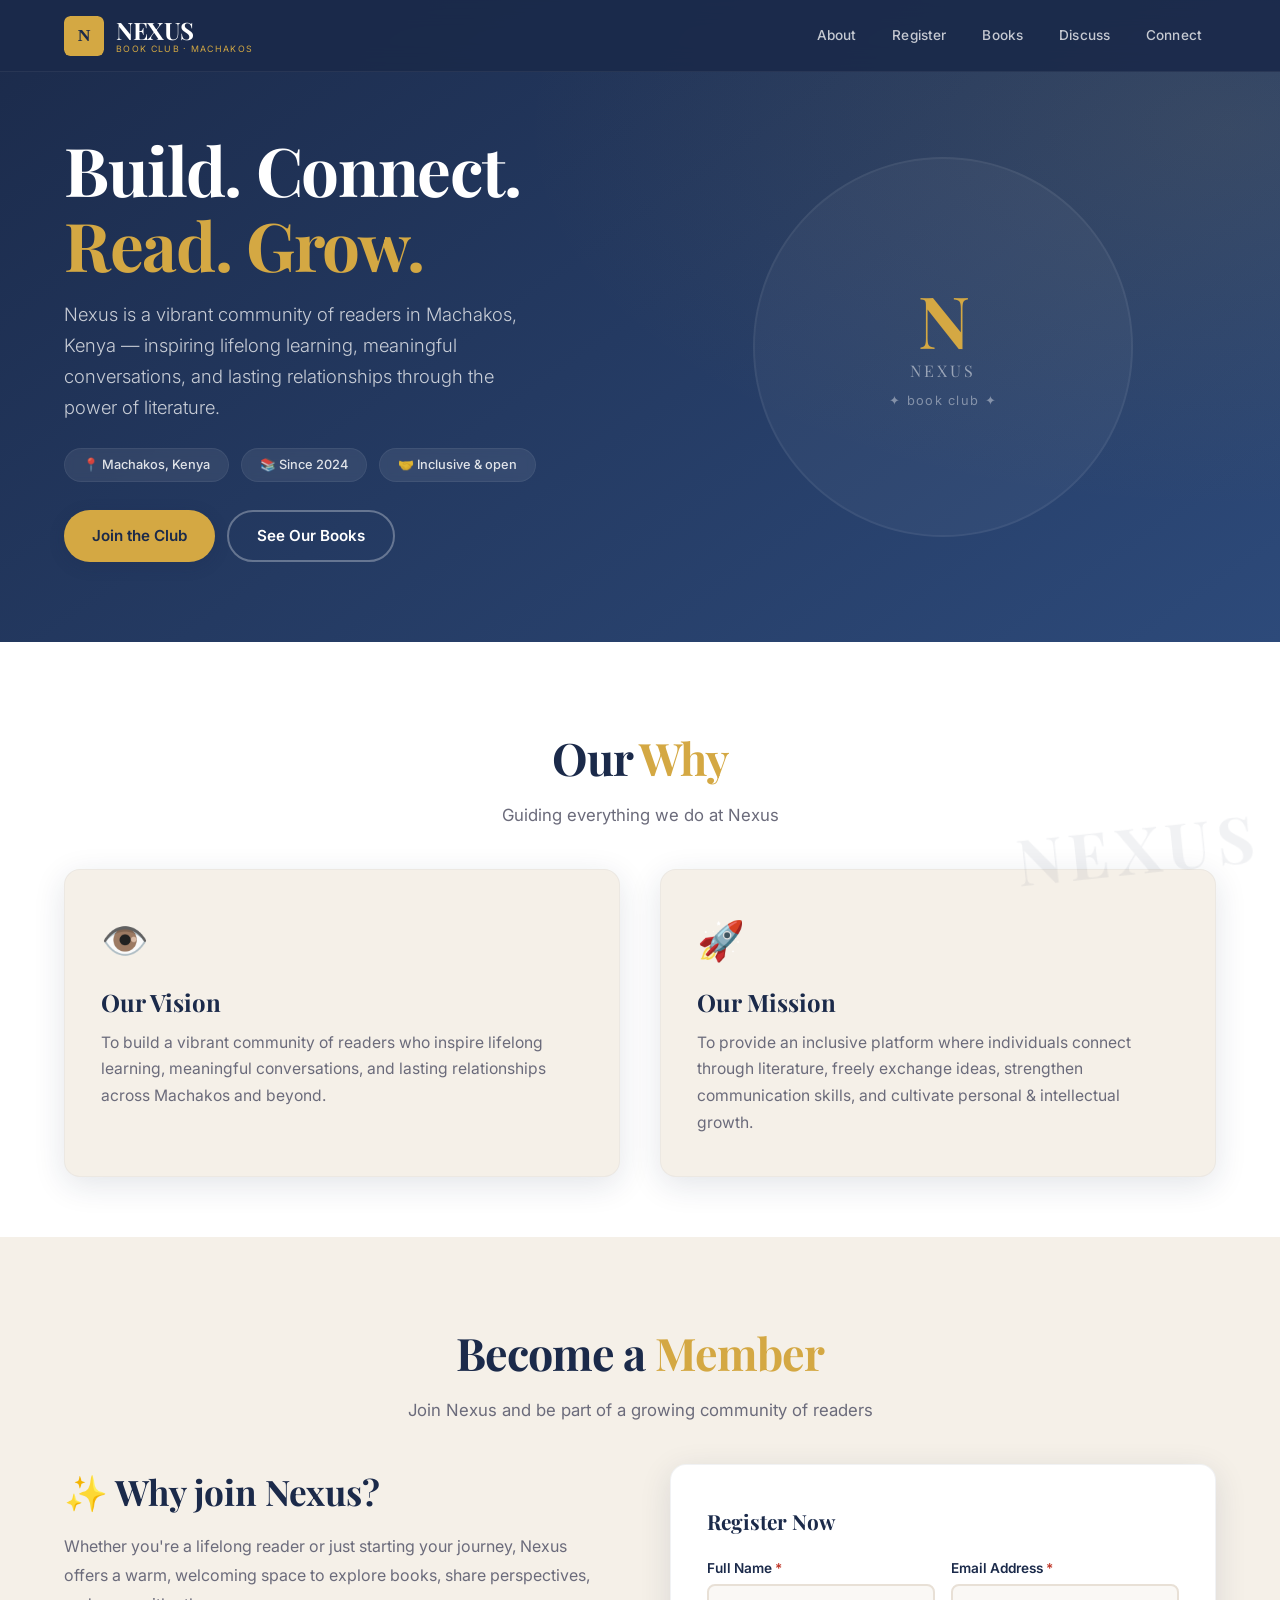
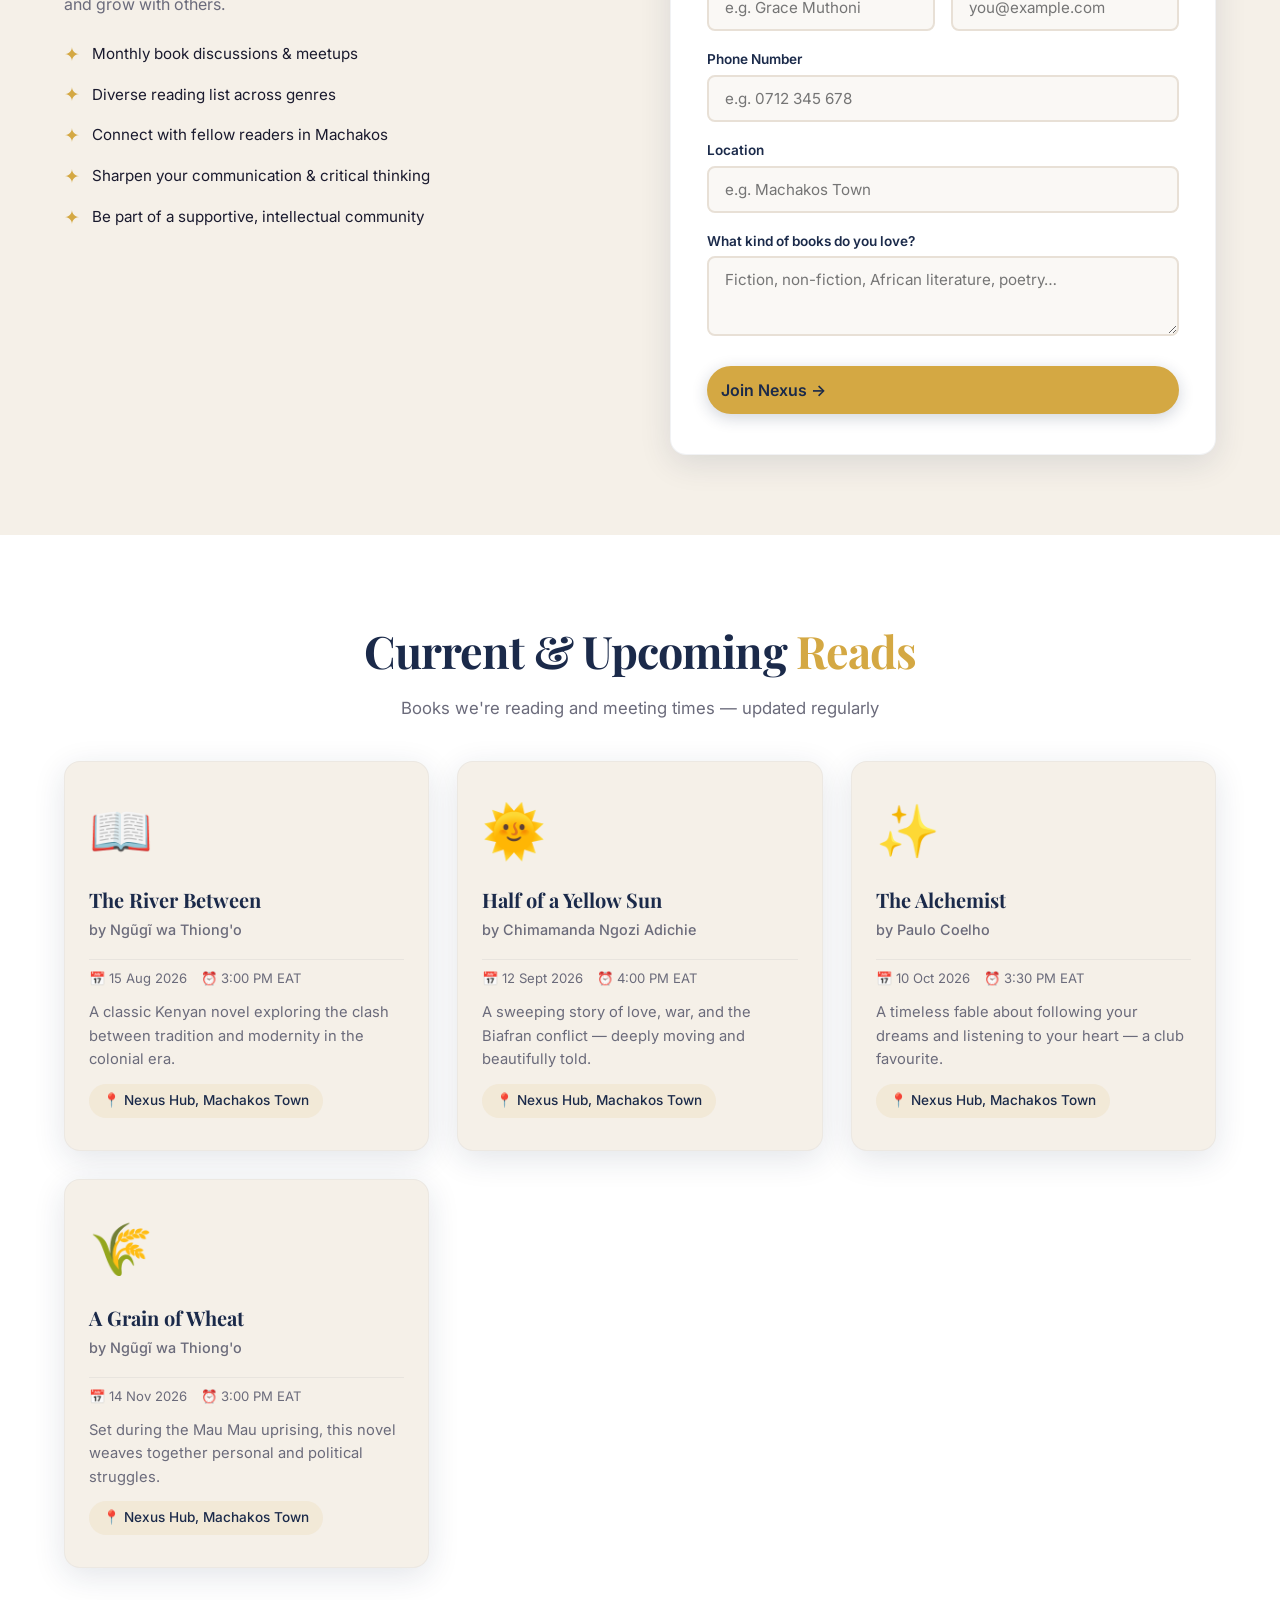
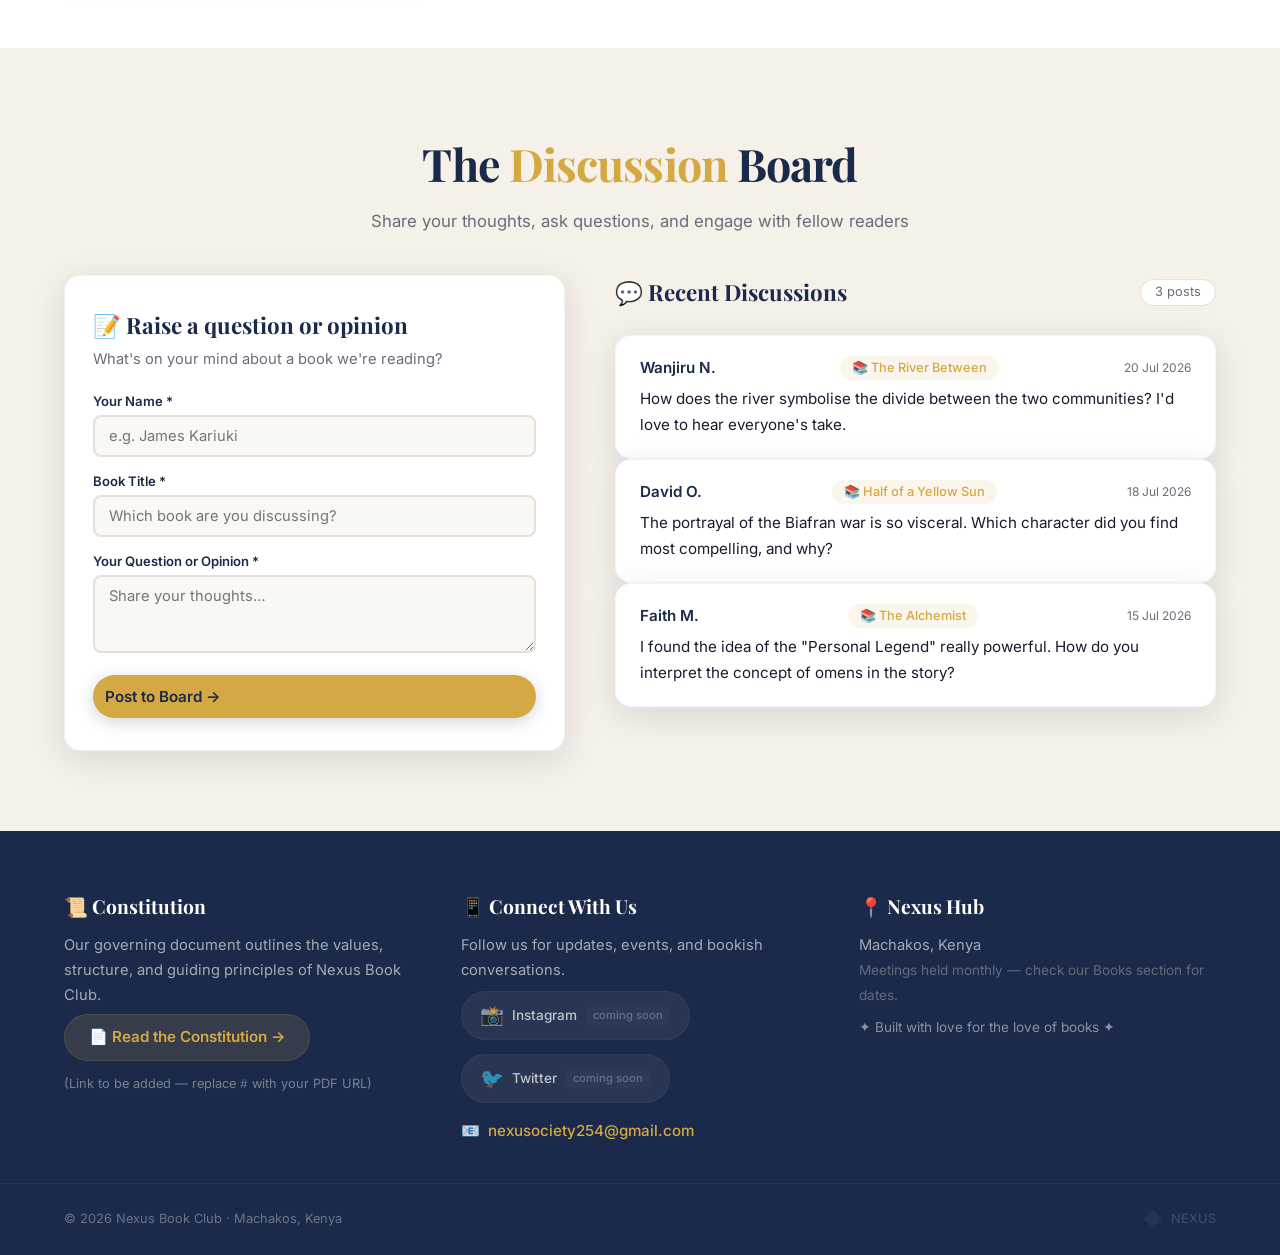
==== index.html @ 6db774d2 "Add files via upload" ====
<!DOCTYPE html>
<html lang="en">
<head>
    <meta charset="UTF-8" />
    <meta name="viewport" content="width=device-width, initial-scale=1.0" />
    <title>Nexus Book Club — Machakos, Kenya</title>

    <!-- Google Fonts -->
    <link rel="preconnect" href="https://fonts.googleapis.com" />
    <link rel="preconnect" href="https://fonts.gstatic.com" crossorigin />
    <link href="https://fonts.googleapis.com/css2?family=Playfair+Display:ital,wght@0,400;0,600;0,700;1,400&family=Inter:wght@300;400;500;600;700&display=swap" rel="stylesheet" />

    <style>
        /* ========== CSS VARIABLES ========== */
        :root {
            --primary: #1B2A4A;
            --primary-light: #2D4A7A;
            --accent-gold: #D4A843;
            --accent-gold-light: #E8C96E;
            --accent-red: #C0392B;
            --cream: #F5F0E8;
            --cream-dark: #E8E0D6;
            --text-dark: #1A1A2E;
            --text-light: #F5F0E8;
            --text-muted: #6B6B7B;
            --shadow: 0 8px 32px rgba(27, 42, 74, 0.12);
            --shadow-hover: 0 12px 48px rgba(27, 42, 74, 0.20);
            --radius: 16px;
            --radius-sm: 8px;
            --transition: 0.3s cubic-bezier(0.4, 0, 0.2, 1);
            --font-serif: 'Playfair Display', serif;
            --font-sans: 'Inter', sans-serif;
            --max-width: 1200px;
            --nav-height: 72px;
        }

        /* ========== RESET & BASE ========== */
        *,
        *::before,
        *::after {
            margin: 0;
            padding: 0;
            box-sizing: border-box;
        }

        html {
            scroll-behavior: smooth;
            scroll-padding-top: var(--nav-height);
        }

        body {
            font-family: var(--font-sans);
            background: var(--cream);
            color: var(--text-dark);
            line-height: 1.6;
            overflow-x: hidden;
        }

        a {
            text-decoration: none;
            color: inherit;
        }
        img {
            max-width: 100%;
            display: block;
        }
        ul {
            list-style: none;
        }

        .container {
            max-width: var(--max-width);
            margin: 0 auto;
            padding: 0 24px;
        }

        /* ========== UTILITY ========== */
        .section-title {
            font-family: var(--font-serif);
            font-size: clamp(2rem, 4vw, 2.8rem);
            font-weight: 700;
            color: var(--primary);
            margin-bottom: 8px;
            letter-spacing: -0.02em;
        }

        .section-subtitle {
            font-size: 1.05rem;
            color: var(--text-muted);
            margin-bottom: 40px;
            font-weight: 400;
        }

        .section-title .gold {
            color: var(--accent-gold);
        }

        .text-center {
            text-align: center;
        }

        .btn {
            display: inline-flex;
            align-items: center;
            gap: 8px;
            padding: 12px 28px;
            border: none;
            border-radius: 50px;
            font-family: var(--font-sans);
            font-weight: 600;
            font-size: 0.95rem;
            cursor: pointer;
            transition: var(--transition);
            background: var(--primary);
            color: #fff;
            box-shadow: 0 4px 16px rgba(27, 42, 74, 0.20);
        }

        .btn:hover {
            transform: translateY(-2px);
            box-shadow: 0 8px 24px rgba(27, 42, 74, 0.30);
        }

        .btn-gold {
            background: var(--accent-gold);
            color: var(--primary);
        }
        .btn-gold:hover {
            background: var(--accent-gold-light);
        }

        .btn-outline {
            background: transparent;
            border: 2px solid var(--primary);
            color: var(--primary);
            box-shadow: none;
        }
        .btn-outline:hover {
            background: var(--primary);
            color: #fff;
            transform: translateY(-2px);
        }

        /* ========== WATERMARK ========== */
        .watermark {
            position: fixed;
            bottom: 20px;
            right: 20px;
            opacity: 0.06;
            pointer-events: none;
            z-index: 0;
            font-family: var(--font-serif);
            font-size: 4rem;
            font-weight: 700;
            color: var(--primary);
            letter-spacing: 0.1em;
            line-height: 1;
            text-transform: uppercase;
            transform: rotate(-6deg);
            user-select: none;
        }

        @media (max-width: 768px) {
            .watermark {
                font-size: 2.4rem;
                bottom: 12px;
                right: 12px;
                opacity: 0.04;
            }
        }

        /* ========== NAVIGATION ========== */
        .navbar {
            position: fixed;
            top: 0;
            left: 0;
            right: 0;
            height: var(--nav-height);
            background: rgba(27, 42, 74, 0.92);
            backdrop-filter: blur(12px);
            -webkit-backdrop-filter: blur(12px);
            border-bottom: 1px solid rgba(255, 255, 255, 0.06);
            z-index: 1000;
            transition: var(--transition);
        }

        .navbar .container {
            display: flex;
            align-items: center;
            justify-content: space-between;
            height: 100%;
        }

        .nav-logo {
            display: flex;
            align-items: center;
            gap: 12px;
            font-family: var(--font-serif);
            font-weight: 700;
            font-size: 1.5rem;
            color: #fff;
            letter-spacing: -0.02em;
        }

        .nav-logo img {
            height: 40px;
            width: auto;
            border-radius: 6px;
        }

        .nav-logo .logo-text {
            display: flex;
            flex-direction: column;
            line-height: 1.1;
        }
        .nav-logo .logo-text small {
            font-family: var(--font-sans);
            font-size: 0.55rem;
            font-weight: 400;
            color: var(--accent-gold);
            letter-spacing: 0.15em;
            text-transform: uppercase;
        }

        .nav-links {
            display: flex;
            align-items: center;
            gap: 8px;
        }

        .nav-links a {
            color: rgba(255, 255, 255, 0.75);
            font-size: 0.85rem;
            font-weight: 500;
            padding: 6px 14px;
            border-radius: 50px;
            transition: var(--transition);
            letter-spacing: 0.01em;
        }

        .nav-links a:hover {
            color: #fff;
            background: rgba(255, 255, 255, 0.08);
        }

        .nav-links a.active {
            color: #fff;
            background: rgba(212, 168, 67, 0.20);
        }

        .nav-toggle {
            display: none;
            flex-direction: column;
            gap: 5px;
            background: none;
            border: none;
            cursor: pointer;
            padding: 4px;
        }

        .nav-toggle span {
            display: block;
            width: 26px;
            height: 2.5px;
            background: #fff;
            border-radius: 4px;
            transition: var(--transition);
        }

        .nav-toggle.active span:nth-child(1) {
            transform: rotate(45deg) translate(5px, 5px);
        }
        .nav-toggle.active span:nth-child(2) {
            opacity: 0;
        }
        .nav-toggle.active span:nth-child(3) {
            transform: rotate(-45deg) translate(5px, -5px);
        }

        /* ========== HERO ========== */
        .hero {
            padding: calc(var(--nav-height) + 60px) 0 80px;
            background: linear-gradient(145deg, var(--primary) 0%, var(--primary-light) 100%);
            color: #fff;
            position: relative;
            overflow: hidden;
        }

        .hero::before {
            content: '';
            position: absolute;
            top: -40%;
            right: -20%;
            width: 80%;
            height: 120%;
            background: radial-gradient(ellipse at 70% 50%, rgba(212, 168, 67, 0.10) 0%, transparent 70%);
            pointer-events: none;
        }

        .hero .container {
            position: relative;
            z-index: 1;
            display: grid;
            grid-template-columns: 1fr 1fr;
            gap: 60px;
            align-items: center;
        }

        .hero-content h1 {
            font-family: var(--font-serif);
            font-size: clamp(2.8rem, 6vw, 4.2rem);
            font-weight: 700;
            line-height: 1.12;
            margin-bottom: 16px;
            letter-spacing: -0.02em;
        }

        .hero-content h1 .gold {
            color: var(--accent-gold);
        }

        .hero-content .tagline {
            font-size: 1.15rem;
            color: rgba(255, 255, 255, 0.75);
            max-width: 480px;
            margin-bottom: 24px;
            font-weight: 300;
            line-height: 1.7;
        }

        .hero-badges {
            display: flex;
            flex-wrap: wrap;
            gap: 12px;
            margin-top: 20px;
        }

        .hero-badges span {
            background: rgba(255, 255, 255, 0.08);
            backdrop-filter: blur(4px);
            padding: 6px 18px;
            border-radius: 50px;
            font-size: 0.8rem;
            font-weight: 500;
            color: rgba(255, 255, 255, 0.85);
            border: 1px solid rgba(255, 255, 255, 0.06);
        }

        .hero-visual {
            display: flex;
            justify-content: center;
            align-items: center;
        }

        .hero-visual .logo-display {
            width: 100%;
            max-width: 380px;
            aspect-ratio: 1/1;
            background: rgba(255, 255, 255, 0.04);
            border-radius: 50%;
            display: flex;
            flex-direction: column;
            align-items: center;
            justify-content: center;
            border: 2px solid rgba(255, 255, 255, 0.06);
            padding: 30px;
            text-align: center;
        }

        .hero-visual .logo-display .logo-placeholder {
            font-family: var(--font-serif);
            font-size: 4.5rem;
            font-weight: 700;
            color: var(--accent-gold);
            line-height: 1;
            letter-spacing: -0.02em;
        }

        .hero-visual .logo-display .logo-placeholder small {
            display: block;
            font-size: 1rem;
            font-weight: 400;
            color: rgba(255, 255, 255, 0.5);
            letter-spacing: 0.2em;
            margin-top: 8px;
        }

        .hero-visual .logo-display .logo-sub {
            font-size: 0.8rem;
            color: rgba(255, 255, 255, 0.4);
            margin-top: 12px;
            letter-spacing: 0.1em;
        }

        /* ========== MISSION / VISION ========== */
        .mission-section {
            padding: 80px 0 60px;
            background: #fff;
        }

        .mission-grid {
            display: grid;
            grid-template-columns: 1fr 1fr;
            gap: 40px;
            margin-top: 20px;
        }

        .mission-card {
            background: var(--cream);
            padding: 40px 36px;
            border-radius: var(--radius);
            box-shadow: var(--shadow);
            transition: var(--transition);
            border: 1px solid rgba(27, 42, 74, 0.04);
        }

        .mission-card:hover {
            transform: translateY(-4px);
            box-shadow: var(--shadow-hover);
        }

        .mission-card .icon {
            font-size: 2.4rem;
            margin-bottom: 12px;
        }
        .mission-card h3 {
            font-family: var(--font-serif);
            font-size: 1.5rem;
            color: var(--primary);
            margin-bottom: 8px;
        }
        .mission-card p {
            color: var(--text-muted);
            font-size: 0.98rem;
            line-height: 1.7;
        }

        /* ========== REGISTRATION ========== */
        .register-section {
            padding: 80px 0;
            background: var(--cream);
        }

        .register-wrapper {
            display: grid;
            grid-template-columns: 1fr 1fr;
            gap: 60px;
            align-items: start;
        }

        .register-info h2 {
            font-family: var(--font-serif);
            font-size: 2.2rem;
            color: var(--primary);
            margin-bottom: 12px;
        }

        .register-info p {
            color: var(--text-muted);
            margin-bottom: 20px;
            font-size: 1rem;
            line-height: 1.8;
        }

        .register-info .benefits {
            display: flex;
            flex-direction: column;
            gap: 10px;
        }

        .register-info .benefits li {
            display: flex;
            align-items: center;
            gap: 12px;
            font-size: 0.95rem;
            color: var(--text-dark);
        }

        .register-info .benefits li::before {
            content: '✦';
            color: var(--accent-gold);
            font-size: 1.2rem;
        }

        .register-form {
            background: #fff;
            padding: 40px 36px;
            border-radius: var(--radius);
            box-shadow: var(--shadow);
            border: 1px solid rgba(27, 42, 74, 0.06);
        }

        .register-form .form-group {
            margin-bottom: 18px;
        }

        .register-form label {
            display: block;
            font-size: 0.85rem;
            font-weight: 600;
            color: var(--primary);
            margin-bottom: 4px;
        }

        .register-form label .required {
            color: var(--accent-red);
        }

        .register-form input,
        .register-form select,
        .register-form textarea {
            width: 100%;
            padding: 12px 16px;
            border: 2px solid #E8E0D6;
            border-radius: var(--radius-sm);
            font-family: var(--font-sans);
            font-size: 0.95rem;
            transition: var(--transition);
            background: #faf8f5;
            color: var(--text-dark);
        }

        .register-form input:focus,
        .register-form select:focus,
        .register-form textarea:focus {
            outline: none;
            border-color: var(--accent-gold);
            background: #fff;
            box-shadow: 0 0 0 4px rgba(212, 168, 67, 0.12);
        }

        .register-form textarea {
            resize: vertical;
            min-height: 80px;
        }

        .register-form .form-row {
            display: grid;
            grid-template-columns: 1fr 1fr;
            gap: 16px;
        }

        .register-form .btn-submit {
            width: 100%;
            padding: 14px;
            font-size: 1rem;
            margin-top: 4px;
        }

        .form-success {
            display: none;
            background: #e6f7e6;
            color: #1a6e1a;
            padding: 16px 20px;
            border-radius: var(--radius-sm);
            margin-top: 16px;
            text-align: center;
            font-weight: 500;
        }

        .form-success.show {
            display: block;
            animation: fadeIn 0.4s ease;
        }

        @keyframes fadeIn {
            from {
                opacity: 0;
                transform: translateY(10px);
            }
            to {
                opacity: 1;
                transform: translateY(0);
            }
        }

        /* ========== BOOKS & MEETINGS ========== */
        .books-section {
            padding: 80px 0;
            background: #fff;
        }

        .books-grid {
            display: grid;
            grid-template-columns: repeat(auto-fill, minmax(280px, 1fr));
            gap: 28px;
            margin-top: 20px;
        }

        .book-card {
            background: var(--cream);
            border-radius: var(--radius);
            padding: 28px 24px 32px;
            box-shadow: var(--shadow);
            transition: var(--transition);
            border: 1px solid rgba(27, 42, 74, 0.04);
            display: flex;
            flex-direction: column;
        }

        .book-card:hover {
            transform: translateY(-4px);
            box-shadow: var(--shadow-hover);
        }

        .book-card .book-cover {
            font-size: 3.2rem;
            margin-bottom: 12px;
        }

        .book-card h4 {
            font-family: var(--font-serif);
            font-size: 1.25rem;
            color: var(--primary);
            margin-bottom: 2px;
        }

        .book-card .book-author {
            font-size: 0.9rem;
            color: var(--text-muted);
            font-weight: 500;
            margin-bottom: 10px;
        }

        .book-card .book-meta {
            display: flex;
            flex-wrap: wrap;
            gap: 6px 14px;
            font-size: 0.82rem;
            color: var(--text-muted);
            margin: 8px 0 12px;
            padding-top: 8px;
            border-top: 1px solid rgba(27, 42, 74, 0.06);
        }

        .book-card .book-meta span {
            display: flex;
            align-items: center;
            gap: 4px;
        }

        .book-card .book-desc {
            font-size: 0.92rem;
            color: var(--text-muted);
            line-height: 1.6;
            flex: 1;
        }

        .book-card .book-venue {
            margin-top: 12px;
            font-size: 0.85rem;
            font-weight: 500;
            color: var(--primary);
            background: rgba(212, 168, 67, 0.10);
            padding: 6px 14px;
            border-radius: 50px;
            display: inline-block;
            align-self: flex-start;
        }

        .books-empty {
            text-align: center;
            padding: 40px;
            color: var(--text-muted);
            font-size: 1.05rem;
        }

        /* ========== DISCUSSION BOARD ========== */
        .discuss-section {
            padding: 80px 0;
            background: var(--cream);
        }

        .discuss-wrapper {
            display: grid;
            grid-template-columns: 1fr 1.2fr;
            gap: 50px;
            align-items: start;
            margin-top: 12px;
        }

        .discuss-form-box {
            background: #fff;
            padding: 32px 28px;
            border-radius: var(--radius);
            box-shadow: var(--shadow);
            border: 1px solid rgba(27, 42, 74, 0.06);
        }

        .discuss-form-box h3 {
            font-family: var(--font-serif);
            font-size: 1.4rem;
            color: var(--primary);
            margin-bottom: 4px;
        }

        .discuss-form-box p {
            color: var(--text-muted);
            font-size: 0.92rem;
            margin-bottom: 20px;
        }

        .discuss-form-box .form-group {
            margin-bottom: 14px;
        }

        .discuss-form-box label {
            display: block;
            font-size: 0.82rem;
            font-weight: 600;
            color: var(--primary);
            margin-bottom: 3px;
        }

        .discuss-form-box input,
        .discuss-form-box textarea {
            width: 100%;
            padding: 10px 14px;
            border: 2px solid #E8E0D6;
            border-radius: var(--radius-sm);
            font-family: var(--font-sans);
            font-size: 0.92rem;
            transition: var(--transition);
            background: #faf8f5;
        }

        .discuss-form-box input:focus,
        .discuss-form-box textarea:focus {
            outline: none;
            border-color: var(--accent-gold);
            background: #fff;
            box-shadow: 0 0 0 4px rgba(212, 168, 67, 0.10);
        }

        .discuss-form-box textarea {
            min-height: 70px;
            resize: vertical;
        }

        .discuss-form-box .btn-submit {
            width: 100%;
            padding: 12px;
            font-size: 0.95rem;
        }

        .discuss-feed {
            display: flex;
            flex-direction: column;
            gap: 20px;
        }

        .discuss-feed .feed-header {
            display: flex;
            align-items: center;
            justify-content: space-between;
            margin-bottom: 4px;
        }

        .discuss-feed .feed-header h3 {
            font-family: var(--font-serif);
            font-size: 1.4rem;
            color: var(--primary);
        }

        .discuss-feed .feed-header .count {
            font-size: 0.8rem;
            color: var(--text-muted);
            background: #fff;
            padding: 2px 14px;
            border-radius: 50px;
            border: 1px solid #E8E0D6;
        }

        .discuss-item {
            background: #fff;
            padding: 20px 24px;
            border-radius: var(--radius);
            box-shadow: var(--shadow);
            border: 1px solid rgba(27, 42, 74, 0.04);
            transition: var(--transition);
        }

        .discuss-item:hover {
            border-color: rgba(212, 168, 67, 0.20);
        }

        .discuss-item .item-header {
            display: flex;
            justify-content: space-between;
            align-items: center;
            flex-wrap: wrap;
            gap: 6px;
            margin-bottom: 6px;
        }

        .discuss-item .item-author {
            font-weight: 600;
            color: var(--primary);
            font-size: 0.95rem;
        }

        .discuss-item .item-book {
            font-size: 0.8rem;
            color: var(--accent-gold);
            font-weight: 500;
            background: rgba(212, 168, 67, 0.10);
            padding: 2px 12px;
            border-radius: 50px;
        }

        .discuss-item .item-date {
            font-size: 0.75rem;
            color: var(--text-muted);
        }

        .discuss-item .item-text {
            font-size: 0.95rem;
            color: var(--text-dark);
            line-height: 1.7;
            margin-top: 4px;
        }

        .discuss-empty {
            text-align: center;
            padding: 40px 20px;
            color: var(--text-muted);
            background: #fff;
            border-radius: var(--radius);
            border: 1px dashed #E8E0D6;
        }

        .discuss-empty .empty-icon {
            font-size: 2.4rem;
            margin-bottom: 8px;
        }

        /* ========== CONSTITUTION + SOCIAL ========== */
        .footer-links-section {
            padding: 60px 0 40px;
            background: var(--primary);
            color: rgba(255, 255, 255, 0.8);
        }

        .footer-links-grid {
            display: grid;
            grid-template-columns: 1fr 1fr 1fr;
            gap: 40px;
            align-items: start;
        }

        .footer-links-grid h4 {
            font-family: var(--font-serif);
            color: #fff;
            font-size: 1.2rem;
            margin-bottom: 12px;
        }

        .footer-links-grid p {
            font-size: 0.92rem;
            line-height: 1.7;
            opacity: 0.75;
        }

        .footer-links-grid .social-links {
            display: flex;
            gap: 14px;
            flex-wrap: wrap;
            margin-top: 8px;
        }

        .footer-links-grid .social-links a {
            display: flex;
            align-items: center;
            gap: 8px;
            padding: 8px 18px;
            background: rgba(255, 255, 255, 0.06);
            border-radius: 50px;
            font-size: 0.85rem;
            font-weight: 500;
            color: rgba(255, 255, 255, 0.7);
            transition: var(--transition);
            border: 1px solid rgba(255, 255, 255, 0.04);
        }

        .footer-links-grid .social-links a:hover {
            background: rgba(255, 255, 255, 0.12);
            color: #fff;
            transform: translateY(-2px);
        }

        .footer-links-grid .social-links .social-icon {
            font-size: 1.2rem;
        }

        .footer-links-grid .social-links .placeholder-badge {
            font-size: 0.7rem;
            opacity: 0.4;
            background: rgba(255, 255, 255, 0.05);
            padding: 2px 8px;
            border-radius: 50px;
        }

        .footer-links-grid .constitution-link {
            display: inline-flex;
            align-items: center;
            gap: 10px;
            padding: 10px 24px;
            background: rgba(212, 168, 67, 0.15);
            border-radius: 50px;
            color: var(--accent-gold);
            font-weight: 600;
            font-size: 0.95rem;
            transition: var(--transition);
            border: 1px solid rgba(212, 168, 67, 0.15);
            margin-top: 6px;
        }

        .footer-links-grid .constitution-link:hover {
            background: rgba(212, 168, 67, 0.25);
            transform: translateY(-2px);
        }

        .footer-links-grid .contact-email {
            display: flex;
            align-items: center;
            gap: 8px;
            font-size: 0.95rem;
            color: rgba(255, 255, 255, 0.8);
            margin-top: 6px;
        }

        .footer-links-grid .contact-email a {
            color: var(--accent-gold);
            font-weight: 500;
        }
        .footer-links-grid .contact-email a:hover {
            text-decoration: underline;
        }

        /* ========== FOOTER ========== */
        .footer-bottom {
            background: var(--primary);
            border-top: 1px solid rgba(255, 255, 255, 0.05);
            padding: 20px 0;
            text-align: center;
            color: rgba(255, 255, 255, 0.35);
            font-size: 0.8rem;
        }

        .footer-bottom .container {
            display: flex;
            justify-content: space-between;
            align-items: center;
            flex-wrap: wrap;
            gap: 12px;
        }

        .footer-bottom .watermark-credit {
            display: flex;
            align-items: center;
            gap: 8px;
            opacity: 0.5;
        }

        .footer-bottom .watermark-credit .wm-symbol {
            font-size: 1.2rem;
            opacity: 0.3;
        }

        /* ========== RESPONSIVE ========== */
        @media (max-width: 992px) {
            .hero .container {
                grid-template-columns: 1fr;
                text-align: center;
                gap: 32px;
            }

            .hero-content .tagline {
                max-width: 100%;
                margin-left: auto;
                margin-right: auto;
            }

            .hero-badges {
                justify-content: center;
            }

            .hero-visual .logo-display {
                max-width: 240px;
            }

            .register-wrapper {
                grid-template-columns: 1fr;
                gap: 32px;
            }

            .discuss-wrapper {
                grid-template-columns: 1fr;
                gap: 32px;
            }

            .footer-links-grid {
                grid-template-columns: 1fr;
                gap: 28px;
            }

            .mission-grid {
                grid-template-columns: 1fr;
            }
        }

        @media (max-width: 768px) {
            .nav-links {
                position: fixed;
                top: var(--nav-height);
                left: 0;
                right: 0;
                background: rgba(27, 42, 74, 0.97);
                backdrop-filter: blur(12px);
                flex-direction: column;
                padding: 20px 24px 32px;
                gap: 4px;
                transform: translateY(-120%);
                transition: var(--transition);
                border-bottom: 1px solid rgba(255, 255, 255, 0.06);
            }

            .nav-links.open {
                transform: translateY(0);
            }

            .nav-links a {
                padding: 10px 16px;
                width: 100%;
                font-size: 0.95rem;
                border-radius: var(--radius-sm);
            }

            .nav-toggle {
                display: flex;
            }

            .nav-logo .logo-text small {
                font-size: 0.45rem;
            }

            .register-form {
                padding: 28px 20px;
            }

            .register-form .form-row {
                grid-template-columns: 1fr;
            }

            .books-grid {
                grid-template-columns: 1fr;
            }

            .discuss-form-box {
                padding: 24px 18px;
            }

            .footer-links-grid .social-links a {
                padding: 6px 14px;
                font-size: 0.8rem;
            }

            .footer-bottom .container {
                flex-direction: column;
                text-align: center;
            }

            .section-title {
                font-size: 1.8rem;
            }

            .hero-content h1 {
                font-size: 2.4rem;
            }
        }

        @media (max-width: 480px) {
            .container {
                padding: 0 16px;
            }

            .hero {
                padding: calc(var(--nav-height) + 40px) 0 50px;
            }

            .hero-visual .logo-display {
                max-width: 180px;
                padding: 16px;
            }

            .hero-visual .logo-display .logo-placeholder {
                font-size: 3rem;
            }

            .register-form {
                padding: 20px 14px;
            }

            .discuss-item {
                padding: 16px 18px;
            }

            .mission-card {
                padding: 28px 20px;
            }

            .book-card {
                padding: 20px 18px 24px;
            }
        }
    </style>
</head>
<body>

    <!-- ========== WATERMARK ========== -->
    <div class="watermark" aria-hidden="true">NEXUS</div>

    <!-- ========== NAVIGATION ========== -->
    <nav class="navbar" id="navbar" role="navigation" aria-label="Main navigation">
        <div class="container">
            <a href="#" class="nav-logo" aria-label="Nexus Book Club Home">
                <!-- REPLACE src WITH YOUR LOGO IMAGE PATH -->
                <img src="data:image/svg+xml,%3Csvg xmlns='http://www.w3.org/2000/svg' viewBox='0 0 100 100'%3E%3Crect width='100' height='100' rx='16' fill='%23D4A843'/%3E%3Ctext x='50' y='62' font-family='serif' font-size='44' font-weight='bold' fill='%231B2A4A' text-anchor='middle'%3EN%3C/text%3E%3C/svg%3E"
                alt="Nexus Book Club Logo" />
                <span class="logo-text">
                    NEXUS
                    <small>Book Club · Machakos</small>
                </span>
            </a>

            <button class="nav-toggle" id="navToggle" aria-label="Toggle navigation menu" aria-expanded="false">
                <span></span><span></span><span></span>
            </button>

            <div class="nav-links" id="navLinks" role="menubar">
                <a href="#mission" role="menuitem">About</a>
                <a href="#register" role="menuitem">Register</a>
                <a href="#books" role="menuitem">Books</a>
                <a href="#discuss" role="menuitem">Discuss</a>
                <a href="#connect" role="menuitem">Connect</a>
            </div>
        </div>
    </nav>

    <!-- ========== HERO ========== -->
    <section class="hero" id="home">
        <div class="container">
            <div class="hero-content">
                <h1>
                    Build. Connect.<br />
                    <span class="gold">Read. Grow.</span>
                </h1>
                <p class="tagline">
                    Nexus is a vibrant community of readers in Machakos, Kenya —
                    inspiring lifelong learning, meaningful conversations, and
                    lasting relationships through the power of literature.
                </p>
                <div class="hero-badges">
                    <span>📍 Machakos, Kenya</span>
                    <span>📚 Since 2024</span>
                    <span>🤝 Inclusive &amp; open</span>
                </div>
                <div style="margin-top:28px; display:flex; flex-wrap:wrap; gap:12px;">
                    <a href="#register" class="btn btn-gold">Join the Club</a>
                    <a href="#books" class="btn btn-outline" style="border-color:rgba(255,255,255,0.3);color:#fff;">See Our Books</a>
                </div>
            </div>

            <div class="hero-visual">
                <div class="logo-display">
                    <!-- REPLACE WITH YOUR ACTUAL LOGO IMAGE -->
                    <div class="logo-placeholder">
                        N
                        <small>NEXUS</small>
                    </div>
                    <div class="logo-sub">✦ book club ✦</div>
                </div>
            </div>
        </div>
    </section>

    <!-- ========== MISSION / VISION ========== -->
    <section class="mission-section" id="mission">
        <div class="container">
            <div class="text-center">
                <h2 class="section-title">Our <span class="gold">Why</span></h2>
                <p class="section-subtitle">Guiding everything we do at Nexus</p>
            </div>

            <div class="mission-grid">
                <div class="mission-card">
                    <div class="icon">👁️</div>
                    <h3>Our Vision</h3>
                    <p>
                        To build a vibrant community of readers who inspire lifelong
                        learning, meaningful conversations, and lasting relationships
                        across Machakos and beyond.
                    </p>
                </div>
                <div class="mission-card">
                    <div class="icon">🚀</div>
                    <h3>Our Mission</h3>
                    <p>
                        To provide an inclusive platform where individuals connect
                        through literature, freely exchange ideas, strengthen
                        communication skills, and cultivate personal &amp; intellectual
                        growth.
                    </p>
                </div>
            </div>
        </div>
    </section>

    <!-- ========== REGISTRATION ========== -->
    <section class="register-section" id="register">
        <div class="container">
            <div class="text-center">
                <h2 class="section-title">Become a <span class="gold">Member</span></h2>
                <p class="section-subtitle">Join Nexus and be part of a growing community of readers</p>
            </div>

            <div class="register-wrapper">
                <div class="register-info">
                    <h2>✨ Why join Nexus?</h2>
                    <p>
                        Whether you're a lifelong reader or just starting your journey,
                        Nexus offers a warm, welcoming space to explore books, share
                        perspectives, and grow with others.
                    </p>
                    <ul class="benefits">
                        <li>Monthly book discussions &amp; meetups</li>
                        <li>Diverse reading list across genres</li>
                        <li>Connect with fellow readers in Machakos</li>
                        <li>Sharpen your communication &amp; critical thinking</li>
                        <li>Be part of a supportive, intellectual community</li>
                    </ul>
                </div>

                <form class="register-form" id="registerForm" action="https://formspree.io/f/mgogqvyn" method="POST">
                    <h3 style="font-family:var(--font-serif); color:var(--primary); margin-bottom:20px; font-size:1.3rem;">
                        Register Now
                    </h3>

                    <div class="form-row">
                        <div class="form-group">
                            <label for="fullName">Full Name <span class="required">*</span></label>
                            <input type="text" id="fullName" name="fullName" required placeholder="e.g. Grace Muthoni" />
                        </div>
                        <div class="form-group">
                            <label for="email">Email Address <span class="required">*</span></label>
                            <input type="email" id="email" name="email" required placeholder="you@example.com" />
                        </div>
                    </div>

                    <div class="form-group">
                        <label for="phone">Phone Number</label>
                        <input type="tel" id="phone" name="phone" placeholder="e.g. 0712 345 678" />
                    </div>

                    <div class="form-group">
                        <label for="location">Location</label>
                        <input type="text" id="location" name="location" placeholder="e.g. Machakos Town" />
                    </div>

                    <div class="form-group">
                        <label for="interests">What kind of books do you love?</label>
                        <textarea id="interests" name="interests" rows="2" placeholder="Fiction, non-fiction, African literature, poetry…"></textarea>
                    </div>

                    <input type="hidden" name="_subject" value="📚 New Nexus Book Club Registration" />
                    <input type="hidden" name="_captcha" value="false" />

                    <button type="submit" class="btn btn-gold btn-submit">Join Nexus →</button>

                    <div class="form-success" id="registerSuccess">
                        ✅ You're in! Welcome to Nexus. We'll be in touch soon.
                    </div>
                </form>
            </div>
        </div>
    </section>

    <!-- ========== BOOKS & MEETINGS ========== -->
    <section class="books-section" id="books">
        <div class="container">
            <div class="text-center">
                <h2 class="section-title">Current &amp; Upcoming <span class="gold">Reads</span></h2>
                <p class="section-subtitle">Books we're reading and meeting times — updated regularly</p>
            </div>

            <div class="books-grid" id="booksGrid">
                <!-- Rendered by JavaScript -->
            </div>
        </div>
    </section>

    <!-- ========== DISCUSSION BOARD ========== -->
    <section class="discuss-section" id="discuss">
        <div class="container">
            <div class="text-center">
                <h2 class="section-title">The <span class="gold">Discussion</span> Board</h2>
                <p class="section-subtitle">Share your thoughts, ask questions, and engage with fellow readers</p>
            </div>

            <div class="discuss-wrapper">
                <!-- Discussion Form -->
                <div class="discuss-form-box">
                    <h3>📝 Raise a question or opinion</h3>
                    <p>What's on your mind about a book we're reading?</p>

                    <form id="discussForm" action="https://formspree.io/f/mgogqvyn" method="POST">
                        <div class="form-group">
                            <label for="discussName">Your Name <span class="required">*</span></label>
                            <input type="text" id="discussName" name="discussName" required placeholder="e.g. James Kariuki" />
                        </div>
                        <div class="form-group">
                            <label for="discussBook">Book Title <span class="required">*</span></label>
                            <input type="text" id="discussBook" name="discussBook" required placeholder="Which book are you discussing?" />
                        </div>
                        <div class="form-group">
                            <label for="discussText">Your Question or Opinion <span class="required">*</span></label>
                            <textarea id="discussText" name="discussText" required rows="3" placeholder="Share your thoughts…"></textarea>
                        </div>

                        <input type="hidden" name="_subject" value="💬 New Discussion Post — Nexus Book Club" />
                        <input type="hidden" name="_captcha" value="false" />

                        <button type="submit" class="btn btn-gold btn-submit">Post to Board →</button>

                        <div class="form-success" id="discussSuccess">
                            ✅ Your post has been shared! Check the board below.
                        </div>
                    </form>
                </div>

                <!-- Discussion Feed -->
                <div class="discuss-feed">
                    <div class="feed-header">
                        <h3>💬 Recent Discussions</h3>
                        <span class="count" id="discussCount">0 posts</span>
                    </div>
                    <div id="discussFeed">
                        <!-- Rendered by JavaScript -->
                    </div>
                </div>
            </div>
        </div>
    </section>

    <!-- ========== CONSTITUTION + SOCIAL ========== -->
    <section class="footer-links-section" id="connect">
        <div class="container">
            <div class="footer-links-grid">
                <!-- Constitution -->
                <div>
                    <h4>📜 Constitution</h4>
                    <p>
                        Our governing document outlines the values, structure, and
                        guiding principles of Nexus Book Club.
                    </p>
                    <a href="#" class="constitution-link" target="_blank" rel="noopener noreferrer">
                        📄 Read the Constitution →
                    </a>
                    <p style="margin-top:12px; font-size:0.8rem; opacity:0.5;">
                        (Link to be added — replace <code>#</code> with your PDF URL)
                    </p>
                </div>

                <!-- Social Media -->
                <div>
                    <h4>📱 Connect With Us</h4>
                    <p>Follow us for updates, events, and bookish conversations.</p>
                    <div class="social-links">
                        <!-- Instagram (placeholder) -->
                        <a href="#" target="_blank" rel="noopener noreferrer" aria-label="Instagram">
                            <span class="social-icon">📸</span>
                            Instagram
                            <span class="placeholder-badge">coming soon</span>
                        </a>
                        <!-- Twitter / X (placeholder) -->
                        <a href="#" target="_blank" rel="noopener noreferrer" aria-label="Twitter">
                            <span class="social-icon">🐦</span>
                            Twitter
                            <span class="placeholder-badge">coming soon</span>
                        </a>
                    </div>
                    <div class="contact-email" style="margin-top:16px;">
                        📧 <a href="mailto:nexusociety254@gmail.com">nexusociety254@gmail.com</a>
                    </div>
                </div>

                <!-- Location & Quick Info -->
                <div>
                    <h4>📍 Nexus Hub</h4>
                    <p>
                        Machakos, Kenya<br />
                        <span style="opacity:0.5; font-size:0.85rem;">
                            Meetings held monthly — check our Books section for dates.
                        </span>
                    </p>
                    <p style="margin-top:8px; font-size:0.85rem; opacity:0.6;">
                        ✦ Built with love for the love of books ✦
                    </p>
                </div>
            </div>
        </div>
    </section>

    <!-- ========== FOOTER ========== -->
    <footer class="footer-bottom">
        <div class="container">
            <span>&copy; 2026 Nexus Book Club · Machakos, Kenya</span>
            <div class="watermark-credit">
                <span class="wm-symbol">◆</span>
                <span>NEXUS</span>
                <!-- REPLACE WITH YOUR WATERMARK IMAGE IF DESIRED -->
            </div>
        </div>
    </footer>


    <!-- ========================================================== -->
    <!-- ========== JAVASCRIPT ===================================== -->
    <!-- ========================================================== -->
    <script>
        (function() {
            'use strict';

            // ==========================================
            // DATA — Edit these to update the website
            // ==========================================

            // ----- BOOKS & MEETINGS -----
            // Add, remove, or edit items here.
            // The "id" should be unique for each entry.
            const booksData = [{
                id: 1,
                title: 'The River Between',
                author: 'Ngũgĩ wa Thiong\'o',
                cover: '📖',
                meetingDate: '2026-08-15',
                meetingTime: '3:00 PM EAT',
                venue: 'Nexus Hub, Machakos Town',
                description: 'A classic Kenyan novel exploring the clash between tradition and modernity in the colonial era.'
            }, {
                id: 2,
                title: 'Half of a Yellow Sun',
                author: 'Chimamanda Ngozi Adichie',
                cover: '🌞',
                meetingDate: '2026-09-12',
                meetingTime: '4:00 PM EAT',
                venue: 'Nexus Hub, Machakos Town',
                description: 'A sweeping story of love, war, and the Biafran conflict — deeply moving and beautifully told.'
            }, {
                id: 3,
                title: 'The Alchemist',
                author: 'Paulo Coelho',
                cover: '✨',
                meetingDate: '2026-10-10',
                meetingTime: '3:30 PM EAT',
                venue: 'Nexus Hub, Machakos Town',
                description: 'A timeless fable about following your dreams and listening to your heart — a club favourite.'
            }, {
                id: 4,
                title: 'A Grain of Wheat',
                author: 'Ngũgĩ wa Thiong\'o',
                cover: '🌾',
                meetingDate: '2026-11-14',
                meetingTime: '3:00 PM EAT',
                venue: 'Nexus Hub, Machakos Town',
                description: 'Set during the Mau Mau uprising, this novel weaves together personal and political struggles.'
            }];

            // ----- INITIAL DISCUSSIONS -----
            // These are shown by default. New posts from the form
            // are added to localStorage and displayed alongside these.
            const defaultDiscussions = [{
                id: 1,
                author: 'Wanjiru N.',
                book: 'The River Between',
                text: 'How does the river symbolise the divide between the two communities? I\'d love to hear everyone\'s take.',
                date: '2026-07-20'
            }, {
                id: 2,
                author: 'David O.',
                book: 'Half of a Yellow Sun',
                text: 'The portrayal of the Biafran war is so visceral. Which character did you find most compelling, and why?',
                date: '2026-07-18'
            }, {
                id: 3,
                author: 'Faith M.',
                book: 'The Alchemist',
                text: 'I found the idea of the "Personal Legend" really powerful. How do you interpret the concept of omens in the story?',
                date: '2026-07-15'
            }];

            // ==========================================
            // RENDER BOOKS
            // ==========================================
            function renderBooks() {
                const grid = document.getElementById('booksGrid');
                if (!grid) return;

                if (booksData.length === 0) {
                    grid.innerHTML =
                        `<div class="books-empty">📚 No books scheduled yet — check back soon!</div>`;
                    return;
                }

                // Sort by meeting date (soonest first)
                const sorted = [...booksData].sort((a, b) => {
                    return new Date(a.meetingDate) - new Date(b.meetingDate);
                });

                let html = '';
                sorted.forEach(book => {
                    const dateFormatted = formatDate(book.meetingDate);
                    html += `
                        <div class="book-card">
                            <div class="book-cover">${book.cover}</div>
                            <h4>${book.title}</h4>
                            <div class="book-author">by ${book.author}</div>
                            <div class="book-meta">
                                <span>📅 ${dateFormatted}</span>
                                <span>⏰ ${book.meetingTime}</span>
                            </div>
                            <p class="book-desc">${book.description}</p>
                            <div class="book-venue">📍 ${book.venue}</div>
                        </div>
                    `;
                });

                grid.innerHTML = html;
            }

            // ==========================================
            // RENDER DISCUSSIONS
            // ==========================================
            function getDiscussions() {
                // Try to load from localStorage
                let stored = [];
                try {
                    const raw = localStorage.getItem('nexus_discussions');
                    if (raw) {
                        stored = JSON.parse(raw);
                        if (!Array.isArray(stored)) stored = [];
                    }
                } catch (_) { stored = []; }

                // Merge with defaults (avoid duplicates by id)
                const all = [...defaultDiscussions];
                const existingIds = new Set(all.map(d => d.id));
                stored.forEach(d => {
                    if (!existingIds.has(d.id)) {
                        all.push(d);
                    }
                });

                // Sort by date (newest first)
                return all.sort((a, b) => new Date(b.date) - new Date(a.date));
            }

            function saveDiscussions(discs) {
                try {
                    localStorage.setItem('nexus_discussions', JSON.stringify(discs));
                } catch (_) { /* ignore */ }
            }

            function renderDiscussions() {
                const feed = document.getElementById('discussFeed');
                const count = document.getElementById('discussCount');
                if (!feed || !count) return;

                const discs = getDiscussions();

                count.textContent = `${discs.length} post${discs.length !== 1 ? 's' : ''}`;

                if (discs.length === 0) {
                    feed.innerHTML = `
                        <div class="discuss-empty">
                            <div class="empty-icon">💭</div>
                            <p>No discussions yet. Be the first to share your thoughts!</p>
                        </div>
                    `;
                    return;
                }

                let html = '';
                discs.forEach(d => {
                    const dateFormatted = formatDate(d.date);
                    html += `
                        <div class="discuss-item">
                            <div class="item-header">
                                <span class="item-author">${escapeHtml(d.author)}</span>
                                <span class="item-book">📚 ${escapeHtml(d.book)}</span>
                                <span class="item-date">${dateFormatted}</span>
                            </div>
                            <div class="item-text">${escapeHtml(d.text)}</div>
                        </div>
                    `;
                });

                feed.innerHTML = html;
            }

            // ==========================================
            // ADD NEW DISCUSSION (from form)
            // ==========================================
            function addDiscussion(author, book, text) {
                const discs = getDiscussions();
                const newId = Date.now() + Math.floor(Math.random() * 1000);
                const now = new Date().toISOString().slice(0, 10);

                discs.push({
                    id: newId,
                    author: author.trim(),
                    book: book.trim(),
                    text: text.trim(),
                    date: now
                });

                // Save to localStorage (without defaults, to avoid duplication)
                // We store only the non-default ones
                const defaultIds = new Set(defaultDiscussions.map(d => d.id));
                const toStore = discs.filter(d => !defaultIds.has(d.id));
                saveDiscussions(toStore);

                renderDiscussions();
            }

            // ==========================================
            // HELPERS
            // ==========================================
            function formatDate(dateStr) {
                if (!dateStr) return 'TBD';
                try {
                    const d = new Date(dateStr);
                    if (isNaN(d.getTime())) return dateStr;
                    return d.toLocaleDateString('en-KE', {
                        year: 'numeric',
                        month: 'short',
                        day: 'numeric'
                    });
                } catch (_) { return dateStr; }
            }

            function escapeHtml(str) {
                const div = document.createElement('div');
                div.textContent = str;
                return div.innerHTML;
            }

            // ==========================================
            // FORM HANDLING
            // ==========================================

            // ---- Registration Form ----
            const registerForm = document.getElementById('registerForm');
            const registerSuccess = document.getElementById('registerSuccess');

            if (registerForm) {
                registerForm.addEventListener('submit', function(e) {
                    // We let Formspree handle the actual submission.
                    // But we show the success message and reset the form.
                    // Using a small delay so Formspree can process.
                    setTimeout(() => {
                        registerSuccess.classList.add('show');
                        registerForm.reset();
                    }, 600);

                    // We don't prevent default — Formspree needs the native submit.
                    // But we'll add a small UX touch: disable the button briefly.
                    const btn = registerForm.querySelector('.btn-submit');
                    if (btn) {
                        btn.disabled = true;
                        btn.textContent = 'Submitting…';
                        setTimeout(() => {
                            btn.disabled = false;
                            btn.textContent = 'Join Nexus →';
                        }, 4000);
                    }
                });
            }

            // ---- Discussion Form ----
            const discussForm = document.getElementById('discussForm');
            const discussSuccess = document.getElementById('discussSuccess');

            if (discussForm) {
                discussForm.addEventListener('submit', function(e) {
                    // Gather data
                    const name = document.getElementById('discussName')?.value || '';
                    const book = document.getElementById('discussBook')?.value || '';
                    const text = document.getElementById('discussText')?.value || '';

                    if (name && book && text) {
                        // Add to the board immediately (optimistic update)
                        addDiscussion(name, book, text);
                    }

                    // Show success and reset
                    setTimeout(() => {
                        discussSuccess.classList.add('show');
                        discussForm.reset();
                    }, 400);

                    const btn = discussForm.querySelector('.btn-submit');
                    if (btn) {
                        btn.disabled = true;
                        btn.textContent = 'Posting…';
                        setTimeout(() => {
                            btn.disabled = false;
                            btn.textContent = 'Post to Board →';
                        }, 4000);
                    }

                    // We let the form submit to Formspree as well.
                    // The user will get an email notification.
                });
            }

            // ==========================================
            // NAVIGATION (mobile toggle + active state)
            // ==========================================
            const navToggle = document.getElementById('navToggle');
            const navLinks = document.getElementById('navLinks');

            if (navToggle && navLinks) {
                navToggle.addEventListener('click', function() {
                    const isOpen = navLinks.classList.toggle('open');
                    this.classList.toggle('active');
                    this.setAttribute('aria-expanded', isOpen);
                });

                // Close nav on link click (mobile)
                navLinks.querySelectorAll('a').forEach(link => {
                    link.addEventListener('click', () => {
                        navLinks.classList.remove('open');
                        navToggle.classList.remove('active');
                        navToggle.setAttribute('aria-expanded', 'false');
                    });
                });
            }

            // ---- Active nav link on scroll ----
            const sections = document.querySelectorAll('section[id]');
            const navAnchors = document.querySelectorAll('.nav-links a');

            function updateActiveNav() {
                let current = '';
                sections.forEach(section => {
                    const top = section.offsetTop - 100;
                    if (window.scrollY >= top) {
                        current = section.getAttribute('id');
                    }
                });

                navAnchors.forEach(a => {
                    a.classList.toggle('active', a.getAttribute('href') === '#' + current);
                });
            }

            window.addEventListener('scroll', updateActiveNav);
            window.addEventListener('load', updateActiveNav);

            // ==========================================
            // INIT
            // ==========================================
            renderBooks();
            renderDiscussions();

            // Re-render discussions when returning to the tab
            // (in case another tab updated localStorage — though not likely with this setup)
            document.addEventListener('visibilitychange', () => {
                if (!document.hidden) {
                    renderDiscussions();
                }
            });

            console.log('📚 Nexus Book Club site loaded successfully!');
            console.log('ℹ️  To update books & meetings, edit the "booksData" array in the JavaScript.');

        })();
    </script>

</body>
</html>
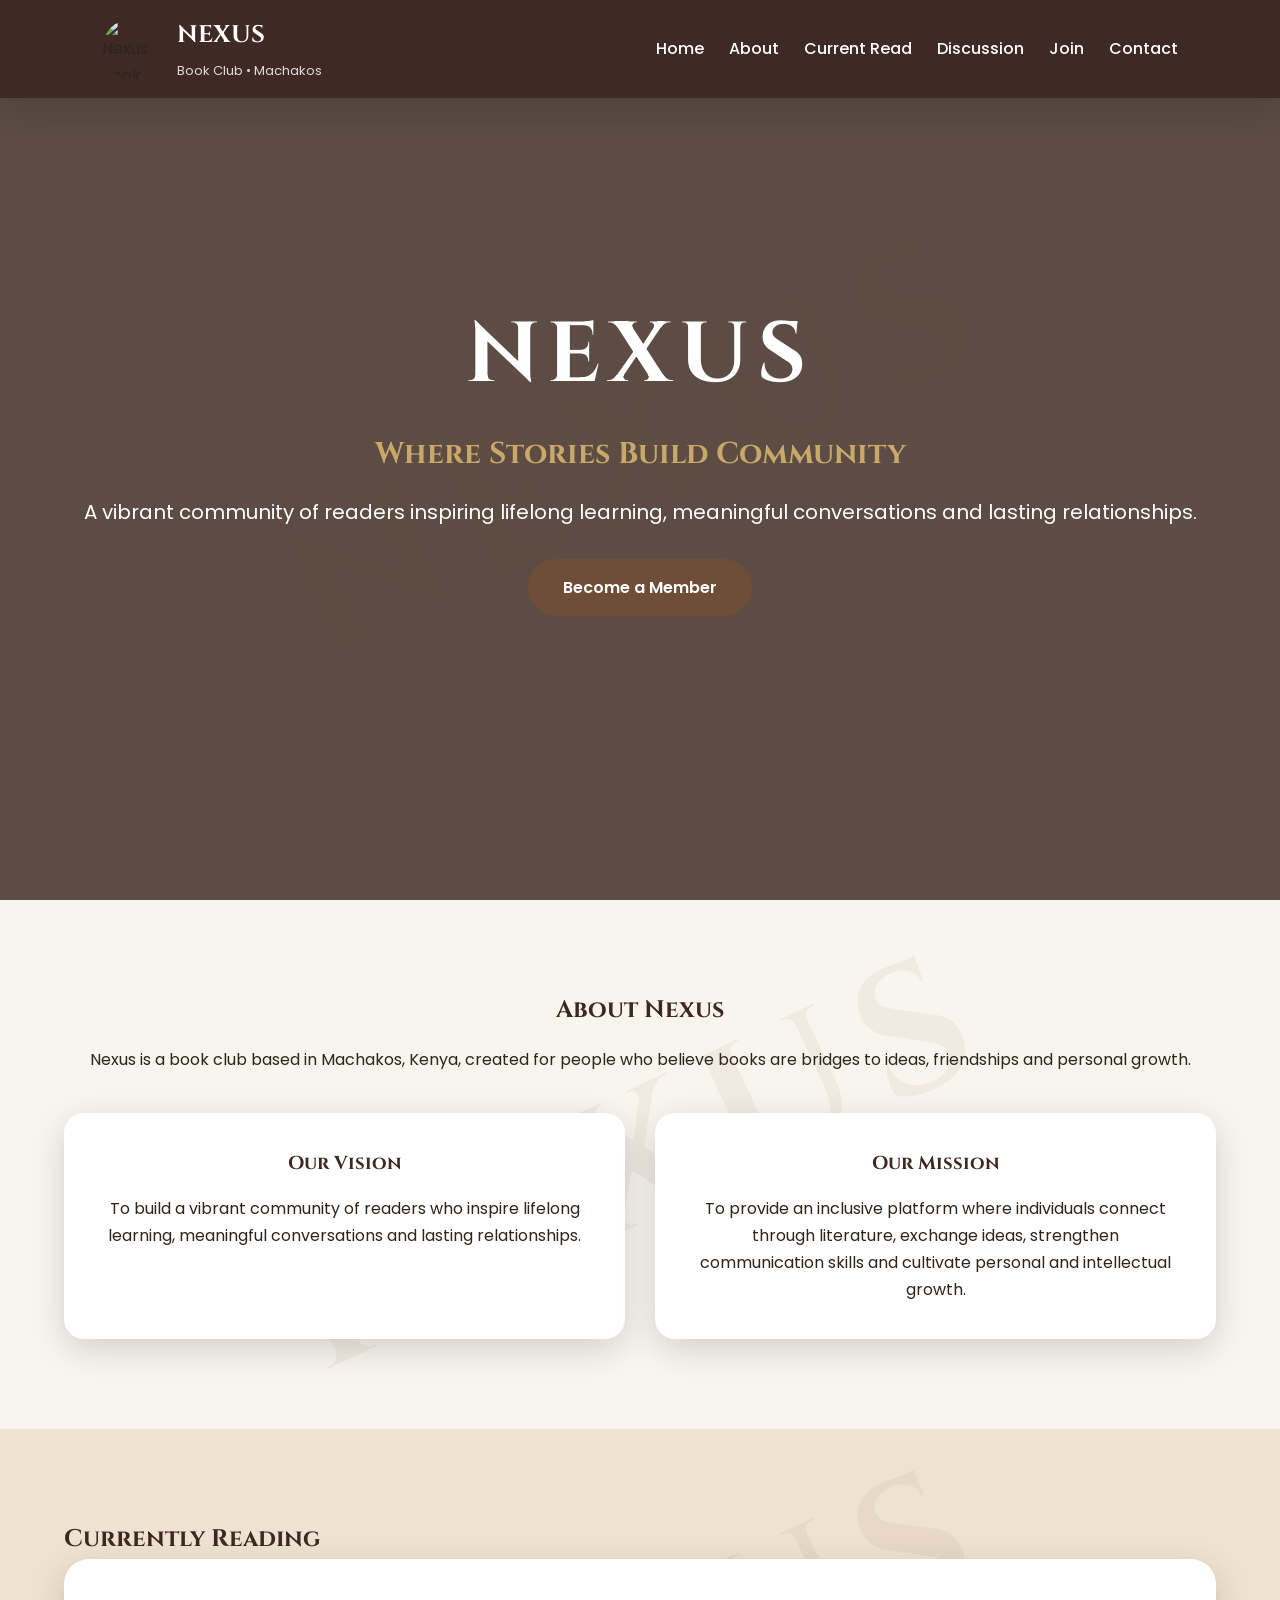
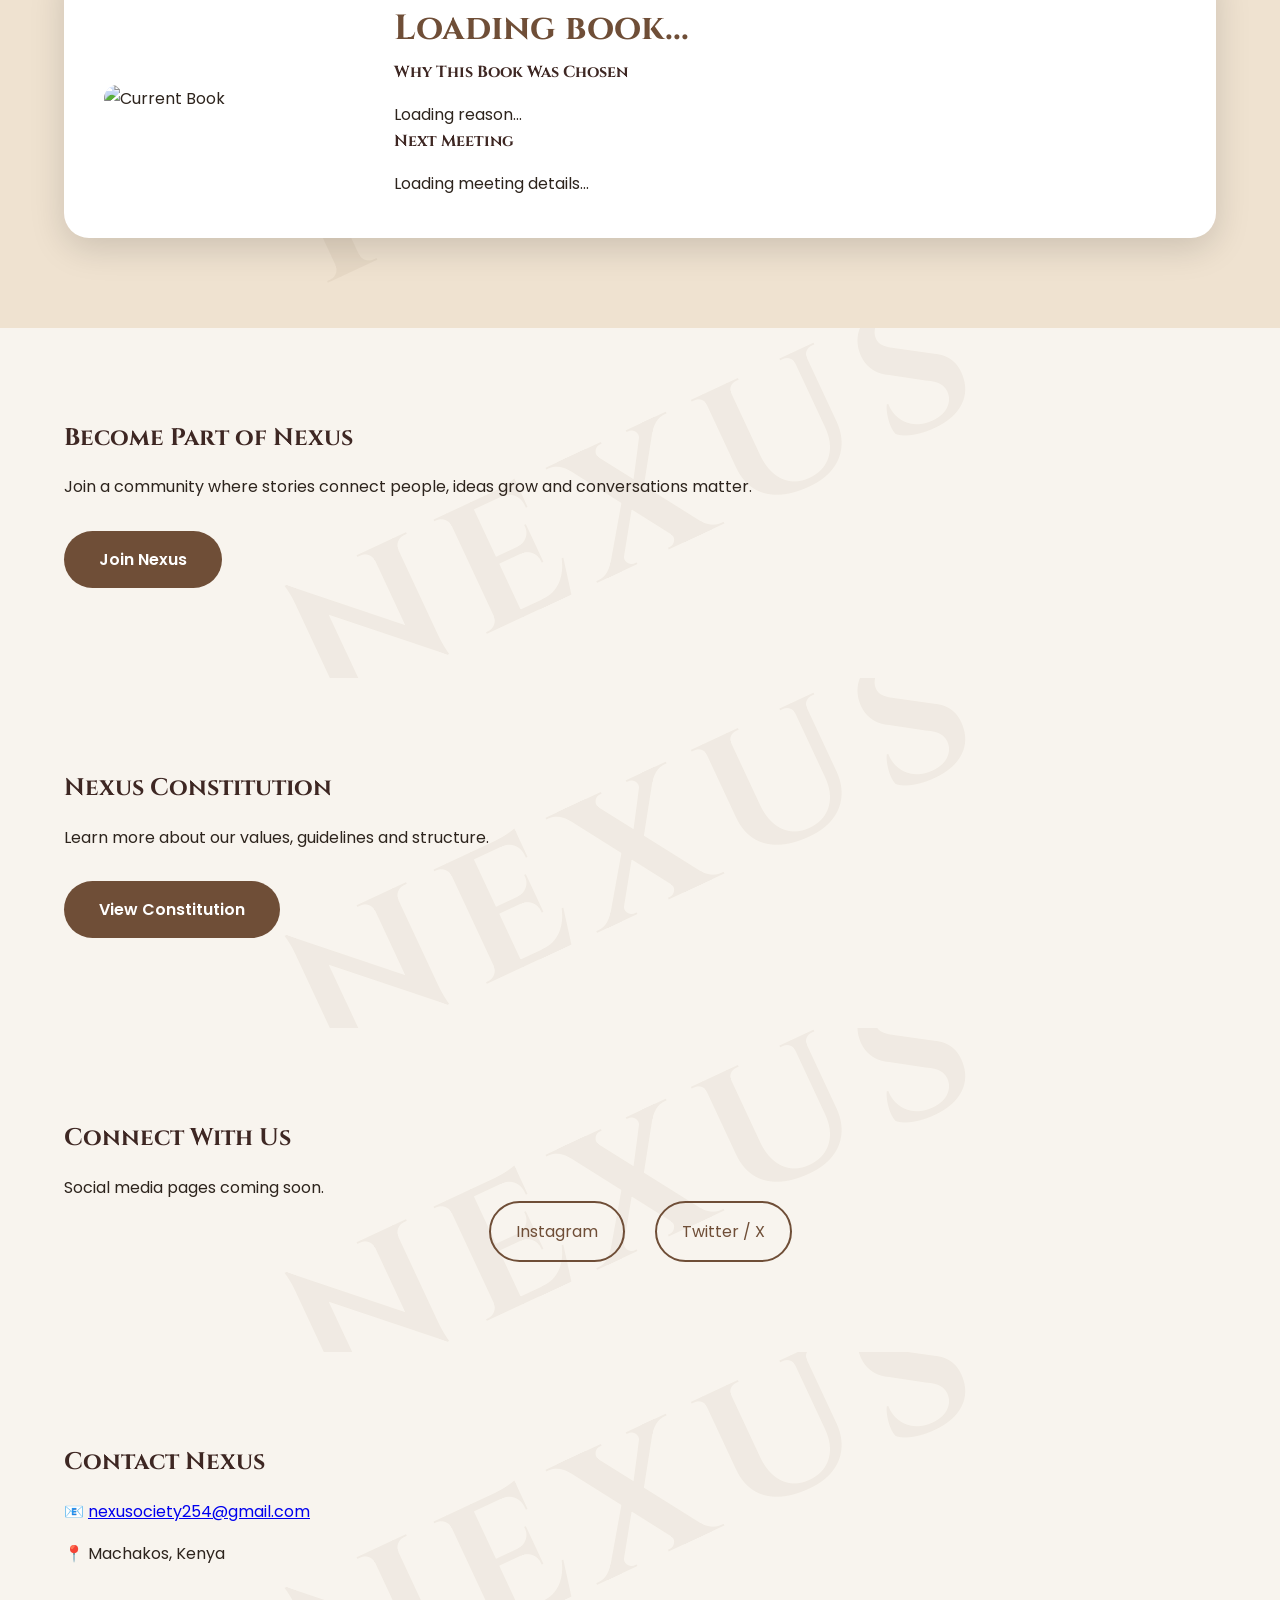
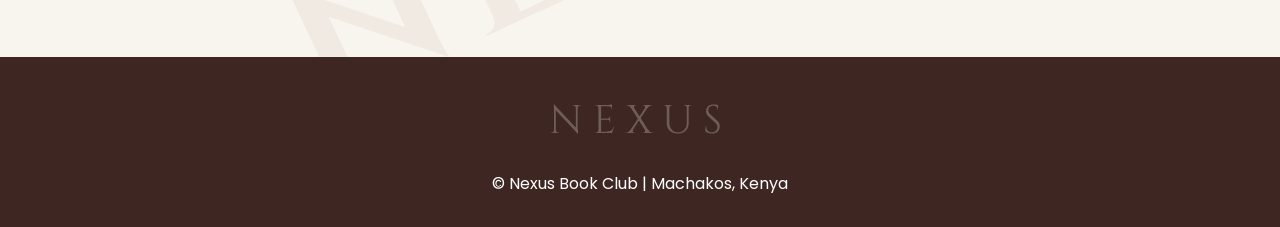
==== commit d2ca961a: "Add files via upload" ====
--- a/index.html
+++ b/index.html
@@ -1,1792 +1,439 @@
 <!DOCTYPE html>
 <html lang="en">
+
 <head>
-    <meta charset="UTF-8" />
-    <meta name="viewport" content="width=device-width, initial-scale=1.0" />
-    <title>Nexus Book Club — Machakos, Kenya</title>
-
-    <!-- Google Fonts -->
-    <link rel="preconnect" href="https://fonts.googleapis.com" />
-    <link rel="preconnect" href="https://fonts.gstatic.com" crossorigin />
-    <link href="https://fonts.googleapis.com/css2?family=Playfair+Display:ital,wght@0,400;0,600;0,700;1,400&family=Inter:wght@300;400;500;600;700&display=swap" rel="stylesheet" />
-
-    <style>
-        /* ========== CSS VARIABLES ========== */
-        :root {
-            --primary: #1B2A4A;
-            --primary-light: #2D4A7A;
-            --accent-gold: #D4A843;
-            --accent-gold-light: #E8C96E;
-            --accent-red: #C0392B;
-            --cream: #F5F0E8;
-            --cream-dark: #E8E0D6;
-            --text-dark: #1A1A2E;
-            --text-light: #F5F0E8;
-            --text-muted: #6B6B7B;
-            --shadow: 0 8px 32px rgba(27, 42, 74, 0.12);
-            --shadow-hover: 0 12px 48px rgba(27, 42, 74, 0.20);
-            --radius: 16px;
-            --radius-sm: 8px;
-            --transition: 0.3s cubic-bezier(0.4, 0, 0.2, 1);
-            --font-serif: 'Playfair Display', serif;
-            --font-sans: 'Inter', sans-serif;
-            --max-width: 1200px;
-            --nav-height: 72px;
-        }
-
-        /* ========== RESET & BASE ========== */
-        *,
-        *::before,
-        *::after {
-            margin: 0;
-            padding: 0;
-            box-sizing: border-box;
-        }
-
-        html {
-            scroll-behavior: smooth;
-            scroll-padding-top: var(--nav-height);
-        }
-
-        body {
-            font-family: var(--font-sans);
-            background: var(--cream);
-            color: var(--text-dark);
-            line-height: 1.6;
-            overflow-x: hidden;
-        }
-
-        a {
-            text-decoration: none;
-            color: inherit;
-        }
-        img {
-            max-width: 100%;
-            display: block;
-        }
-        ul {
-            list-style: none;
-        }
-
-        .container {
-            max-width: var(--max-width);
-            margin: 0 auto;
-            padding: 0 24px;
-        }
-
-        /* ========== UTILITY ========== */
-        .section-title {
-            font-family: var(--font-serif);
-            font-size: clamp(2rem, 4vw, 2.8rem);
-            font-weight: 700;
-            color: var(--primary);
-            margin-bottom: 8px;
-            letter-spacing: -0.02em;
-        }
-
-        .section-subtitle {
-            font-size: 1.05rem;
-            color: var(--text-muted);
-            margin-bottom: 40px;
-            font-weight: 400;
-        }
-
-        .section-title .gold {
-            color: var(--accent-gold);
-        }
-
-        .text-center {
-            text-align: center;
-        }
-
-        .btn {
-            display: inline-flex;
-            align-items: center;
-            gap: 8px;
-            padding: 12px 28px;
-            border: none;
-            border-radius: 50px;
-            font-family: var(--font-sans);
-            font-weight: 600;
-            font-size: 0.95rem;
-            cursor: pointer;
-            transition: var(--transition);
-            background: var(--primary);
-            color: #fff;
-            box-shadow: 0 4px 16px rgba(27, 42, 74, 0.20);
-        }
-
-        .btn:hover {
-            transform: translateY(-2px);
-            box-shadow: 0 8px 24px rgba(27, 42, 74, 0.30);
-        }
-
-        .btn-gold {
-            background: var(--accent-gold);
-            color: var(--primary);
-        }
-        .btn-gold:hover {
-            background: var(--accent-gold-light);
-        }
-
-        .btn-outline {
-            background: transparent;
-            border: 2px solid var(--primary);
-            color: var(--primary);
-            box-shadow: none;
-        }
-        .btn-outline:hover {
-            background: var(--primary);
-            color: #fff;
-            transform: translateY(-2px);
-        }
-
-        /* ========== WATERMARK ========== */
-        .watermark {
-            position: fixed;
-            bottom: 20px;
-            right: 20px;
-            opacity: 0.06;
-            pointer-events: none;
-            z-index: 0;
-            font-family: var(--font-serif);
-            font-size: 4rem;
-            font-weight: 700;
-            color: var(--primary);
-            letter-spacing: 0.1em;
-            line-height: 1;
-            text-transform: uppercase;
-            transform: rotate(-6deg);
-            user-select: none;
-        }
-
-        @media (max-width: 768px) {
-            .watermark {
-                font-size: 2.4rem;
-                bottom: 12px;
-                right: 12px;
-                opacity: 0.04;
-            }
-        }
-
-        /* ========== NAVIGATION ========== */
-        .navbar {
-            position: fixed;
-            top: 0;
-            left: 0;
-            right: 0;
-            height: var(--nav-height);
-            background: rgba(27, 42, 74, 0.92);
-            backdrop-filter: blur(12px);
-            -webkit-backdrop-filter: blur(12px);
-            border-bottom: 1px solid rgba(255, 255, 255, 0.06);
-            z-index: 1000;
-            transition: var(--transition);
-        }
-
-        .navbar .container {
-            display: flex;
-            align-items: center;
-            justify-content: space-between;
-            height: 100%;
-        }
-
-        .nav-logo {
-            display: flex;
-            align-items: center;
-            gap: 12px;
-            font-family: var(--font-serif);
-            font-weight: 700;
-            font-size: 1.5rem;
-            color: #fff;
-            letter-spacing: -0.02em;
-        }
-
-        .nav-logo img {
-            height: 40px;
-            width: auto;
-            border-radius: 6px;
-        }
-
-        .nav-logo .logo-text {
-            display: flex;
-            flex-direction: column;
-            line-height: 1.1;
-        }
-        .nav-logo .logo-text small {
-            font-family: var(--font-sans);
-            font-size: 0.55rem;
-            font-weight: 400;
-            color: var(--accent-gold);
-            letter-spacing: 0.15em;
-            text-transform: uppercase;
-        }
-
-        .nav-links {
-            display: flex;
-            align-items: center;
-            gap: 8px;
-        }
-
-        .nav-links a {
-            color: rgba(255, 255, 255, 0.75);
-            font-size: 0.85rem;
-            font-weight: 500;
-            padding: 6px 14px;
-            border-radius: 50px;
-            transition: var(--transition);
-            letter-spacing: 0.01em;
-        }
-
-        .nav-links a:hover {
-            color: #fff;
-            background: rgba(255, 255, 255, 0.08);
-        }
-
-        .nav-links a.active {
-            color: #fff;
-            background: rgba(212, 168, 67, 0.20);
-        }
-
-        .nav-toggle {
-            display: none;
-            flex-direction: column;
-            gap: 5px;
-            background: none;
-            border: none;
-            cursor: pointer;
-            padding: 4px;
-        }
-
-        .nav-toggle span {
-            display: block;
-            width: 26px;
-            height: 2.5px;
-            background: #fff;
-            border-radius: 4px;
-            transition: var(--transition);
-        }
-
-        .nav-toggle.active span:nth-child(1) {
-            transform: rotate(45deg) translate(5px, 5px);
-        }
-        .nav-toggle.active span:nth-child(2) {
-            opacity: 0;
-        }
-        .nav-toggle.active span:nth-child(3) {
-            transform: rotate(-45deg) translate(5px, -5px);
-        }
-
-        /* ========== HERO ========== */
-        .hero {
-            padding: calc(var(--nav-height) + 60px) 0 80px;
-            background: linear-gradient(145deg, var(--primary) 0%, var(--primary-light) 100%);
-            color: #fff;
-            position: relative;
-            overflow: hidden;
-        }
-
-        .hero::before {
-            content: '';
-            position: absolute;
-            top: -40%;
-            right: -20%;
-            width: 80%;
-            height: 120%;
-            background: radial-gradient(ellipse at 70% 50%, rgba(212, 168, 67, 0.10) 0%, transparent 70%);
-            pointer-events: none;
-        }
-
-        .hero .container {
-            position: relative;
-            z-index: 1;
-            display: grid;
-            grid-template-columns: 1fr 1fr;
-            gap: 60px;
-            align-items: center;
-        }
-
-        .hero-content h1 {
-            font-family: var(--font-serif);
-            font-size: clamp(2.8rem, 6vw, 4.2rem);
-            font-weight: 700;
-            line-height: 1.12;
-            margin-bottom: 16px;
-            letter-spacing: -0.02em;
-        }
-
-        .hero-content h1 .gold {
-            color: var(--accent-gold);
-        }
-
-        .hero-content .tagline {
-            font-size: 1.15rem;
-            color: rgba(255, 255, 255, 0.75);
-            max-width: 480px;
-            margin-bottom: 24px;
-            font-weight: 300;
-            line-height: 1.7;
-        }
-
-        .hero-badges {
-            display: flex;
-            flex-wrap: wrap;
-            gap: 12px;
-            margin-top: 20px;
-        }
-
-        .hero-badges span {
-            background: rgba(255, 255, 255, 0.08);
-            backdrop-filter: blur(4px);
-            padding: 6px 18px;
-            border-radius: 50px;
-            font-size: 0.8rem;
-            font-weight: 500;
-            color: rgba(255, 255, 255, 0.85);
-            border: 1px solid rgba(255, 255, 255, 0.06);
-        }
-
-        .hero-visual {
-            display: flex;
-            justify-content: center;
-            align-items: center;
-        }
-
-        .hero-visual .logo-display {
-            width: 100%;
-            max-width: 380px;
-            aspect-ratio: 1/1;
-            background: rgba(255, 255, 255, 0.04);
-            border-radius: 50%;
-            display: flex;
-            flex-direction: column;
-            align-items: center;
-            justify-content: center;
-            border: 2px solid rgba(255, 255, 255, 0.06);
-            padding: 30px;
-            text-align: center;
-        }
-
-        .hero-visual .logo-display .logo-placeholder {
-            font-family: var(--font-serif);
-            font-size: 4.5rem;
-            font-weight: 700;
-            color: var(--accent-gold);
-            line-height: 1;
-            letter-spacing: -0.02em;
-        }
-
-        .hero-visual .logo-display .logo-placeholder small {
-            display: block;
-            font-size: 1rem;
-            font-weight: 400;
-            color: rgba(255, 255, 255, 0.5);
-            letter-spacing: 0.2em;
-            margin-top: 8px;
-        }
-
-        .hero-visual .logo-display .logo-sub {
-            font-size: 0.8rem;
-            color: rgba(255, 255, 255, 0.4);
-            margin-top: 12px;
-            letter-spacing: 0.1em;
-        }
-
-        /* ========== MISSION / VISION ========== */
-        .mission-section {
-            padding: 80px 0 60px;
-            background: #fff;
-        }
-
-        .mission-grid {
-            display: grid;
-            grid-template-columns: 1fr 1fr;
-            gap: 40px;
-            margin-top: 20px;
-        }
-
-        .mission-card {
-            background: var(--cream);
-            padding: 40px 36px;
-            border-radius: var(--radius);
-            box-shadow: var(--shadow);
-            transition: var(--transition);
-            border: 1px solid rgba(27, 42, 74, 0.04);
-        }
-
-        .mission-card:hover {
-            transform: translateY(-4px);
-            box-shadow: var(--shadow-hover);
-        }
-
-        .mission-card .icon {
-            font-size: 2.4rem;
-            margin-bottom: 12px;
-        }
-        .mission-card h3 {
-            font-family: var(--font-serif);
-            font-size: 1.5rem;
-            color: var(--primary);
-            margin-bottom: 8px;
-        }
-        .mission-card p {
-            color: var(--text-muted);
-            font-size: 0.98rem;
-            line-height: 1.7;
-        }
-
-        /* ========== REGISTRATION ========== */
-        .register-section {
-            padding: 80px 0;
-            background: var(--cream);
-        }
-
-        .register-wrapper {
-            display: grid;
-            grid-template-columns: 1fr 1fr;
-            gap: 60px;
-            align-items: start;
-        }
-
-        .register-info h2 {
-            font-family: var(--font-serif);
-            font-size: 2.2rem;
-            color: var(--primary);
-            margin-bottom: 12px;
-        }
-
-        .register-info p {
-            color: var(--text-muted);
-            margin-bottom: 20px;
-            font-size: 1rem;
-            line-height: 1.8;
-        }
-
-        .register-info .benefits {
-            display: flex;
-            flex-direction: column;
-            gap: 10px;
-        }
-
-        .register-info .benefits li {
-            display: flex;
-            align-items: center;
-            gap: 12px;
-            font-size: 0.95rem;
-            color: var(--text-dark);
-        }
-
-        .register-info .benefits li::before {
-            content: '✦';
-            color: var(--accent-gold);
-            font-size: 1.2rem;
-        }
-
-        .register-form {
-            background: #fff;
-            padding: 40px 36px;
-            border-radius: var(--radius);
-            box-shadow: var(--shadow);
-            border: 1px solid rgba(27, 42, 74, 0.06);
-        }
-
-        .register-form .form-group {
-            margin-bottom: 18px;
-        }
-
-        .register-form label {
-            display: block;
-            font-size: 0.85rem;
-            font-weight: 600;
-            color: var(--primary);
-            margin-bottom: 4px;
-        }
-
-        .register-form label .required {
-            color: var(--accent-red);
-        }
-
-        .register-form input,
-        .register-form select,
-        .register-form textarea {
-            width: 100%;
-            padding: 12px 16px;
-            border: 2px solid #E8E0D6;
-            border-radius: var(--radius-sm);
-            font-family: var(--font-sans);
-            font-size: 0.95rem;
-            transition: var(--transition);
-            background: #faf8f5;
-            color: var(--text-dark);
-        }
-
-        .register-form input:focus,
-        .register-form select:focus,
-        .register-form textarea:focus {
-            outline: none;
-            border-color: var(--accent-gold);
-            background: #fff;
-            box-shadow: 0 0 0 4px rgba(212, 168, 67, 0.12);
-        }
-
-        .register-form textarea {
-            resize: vertical;
-            min-height: 80px;
-        }
-
-        .register-form .form-row {
-            display: grid;
-            grid-template-columns: 1fr 1fr;
-            gap: 16px;
-        }
-
-        .register-form .btn-submit {
-            width: 100%;
-            padding: 14px;
-            font-size: 1rem;
-            margin-top: 4px;
-        }
-
-        .form-success {
-            display: none;
-            background: #e6f7e6;
-            color: #1a6e1a;
-            padding: 16px 20px;
-            border-radius: var(--radius-sm);
-            margin-top: 16px;
-            text-align: center;
-            font-weight: 500;
-        }
-
-        .form-success.show {
-            display: block;
-            animation: fadeIn 0.4s ease;
-        }
-
-        @keyframes fadeIn {
-            from {
-                opacity: 0;
-                transform: translateY(10px);
-            }
-            to {
-                opacity: 1;
-                transform: translateY(0);
-            }
-        }
-
-        /* ========== BOOKS & MEETINGS ========== */
-        .books-section {
-            padding: 80px 0;
-            background: #fff;
-        }
-
-        .books-grid {
-            display: grid;
-            grid-template-columns: repeat(auto-fill, minmax(280px, 1fr));
-            gap: 28px;
-            margin-top: 20px;
-        }
-
-        .book-card {
-            background: var(--cream);
-            border-radius: var(--radius);
-            padding: 28px 24px 32px;
-            box-shadow: var(--shadow);
-            transition: var(--transition);
-            border: 1px solid rgba(27, 42, 74, 0.04);
-            display: flex;
-            flex-direction: column;
-        }
-
-        .book-card:hover {
-            transform: translateY(-4px);
-            box-shadow: var(--shadow-hover);
-        }
-
-        .book-card .book-cover {
-            font-size: 3.2rem;
-            margin-bottom: 12px;
-        }
-
-        .book-card h4 {
-            font-family: var(--font-serif);
-            font-size: 1.25rem;
-            color: var(--primary);
-            margin-bottom: 2px;
-        }
-
-        .book-card .book-author {
-            font-size: 0.9rem;
-            color: var(--text-muted);
-            font-weight: 500;
-            margin-bottom: 10px;
-        }
-
-        .book-card .book-meta {
-            display: flex;
-            flex-wrap: wrap;
-            gap: 6px 14px;
-            font-size: 0.82rem;
-            color: var(--text-muted);
-            margin: 8px 0 12px;
-            padding-top: 8px;
-            border-top: 1px solid rgba(27, 42, 74, 0.06);
-        }
-
-        .book-card .book-meta span {
-            display: flex;
-            align-items: center;
-            gap: 4px;
-        }
-
-        .book-card .book-desc {
-            font-size: 0.92rem;
-            color: var(--text-muted);
-            line-height: 1.6;
-            flex: 1;
-        }
-
-        .book-card .book-venue {
-            margin-top: 12px;
-            font-size: 0.85rem;
-            font-weight: 500;
-            color: var(--primary);
-            background: rgba(212, 168, 67, 0.10);
-            padding: 6px 14px;
-            border-radius: 50px;
-            display: inline-block;
-            align-self: flex-start;
-        }
-
-        .books-empty {
-            text-align: center;
-            padding: 40px;
-            color: var(--text-muted);
-            font-size: 1.05rem;
-        }
-
-        /* ========== DISCUSSION BOARD ========== */
-        .discuss-section {
-            padding: 80px 0;
-            background: var(--cream);
-        }
-
-        .discuss-wrapper {
-            display: grid;
-            grid-template-columns: 1fr 1.2fr;
-            gap: 50px;
-            align-items: start;
-            margin-top: 12px;
-        }
-
-        .discuss-form-box {
-            background: #fff;
-            padding: 32px 28px;
-            border-radius: var(--radius);
-            box-shadow: var(--shadow);
-            border: 1px solid rgba(27, 42, 74, 0.06);
-        }
-
-        .discuss-form-box h3 {
-            font-family: var(--font-serif);
-            font-size: 1.4rem;
-            color: var(--primary);
-            margin-bottom: 4px;
-        }
-
-        .discuss-form-box p {
-            color: var(--text-muted);
-            font-size: 0.92rem;
-            margin-bottom: 20px;
-        }
-
-        .discuss-form-box .form-group {
-            margin-bottom: 14px;
-        }
-
-        .discuss-form-box label {
-            display: block;
-            font-size: 0.82rem;
-            font-weight: 600;
-            color: var(--primary);
-            margin-bottom: 3px;
-        }
-
-        .discuss-form-box input,
-        .discuss-form-box textarea {
-            width: 100%;
-            padding: 10px 14px;
-            border: 2px solid #E8E0D6;
-            border-radius: var(--radius-sm);
-            font-family: var(--font-sans);
-            font-size: 0.92rem;
-            transition: var(--transition);
-            background: #faf8f5;
-        }
-
-        .discuss-form-box input:focus,
-        .discuss-form-box textarea:focus {
-            outline: none;
-            border-color: var(--accent-gold);
-            background: #fff;
-            box-shadow: 0 0 0 4px rgba(212, 168, 67, 0.10);
-        }
-
-        .discuss-form-box textarea {
-            min-height: 70px;
-            resize: vertical;
-        }
-
-        .discuss-form-box .btn-submit {
-            width: 100%;
-            padding: 12px;
-            font-size: 0.95rem;
-        }
-
-        .discuss-feed {
-            display: flex;
-            flex-direction: column;
-            gap: 20px;
-        }
-
-        .discuss-feed .feed-header {
-            display: flex;
-            align-items: center;
-            justify-content: space-between;
-            margin-bottom: 4px;
-        }
-
-        .discuss-feed .feed-header h3 {
-            font-family: var(--font-serif);
-            font-size: 1.4rem;
-            color: var(--primary);
-        }
-
-        .discuss-feed .feed-header .count {
-            font-size: 0.8rem;
-            color: var(--text-muted);
-            background: #fff;
-            padding: 2px 14px;
-            border-radius: 50px;
-            border: 1px solid #E8E0D6;
-        }
-
-        .discuss-item {
-            background: #fff;
-            padding: 20px 24px;
-            border-radius: var(--radius);
-            box-shadow: var(--shadow);
-            border: 1px solid rgba(27, 42, 74, 0.04);
-            transition: var(--transition);
-        }
-
-        .discuss-item:hover {
-            border-color: rgba(212, 168, 67, 0.20);
-        }
-
-        .discuss-item .item-header {
-            display: flex;
-            justify-content: space-between;
-            align-items: center;
-            flex-wrap: wrap;
-            gap: 6px;
-            margin-bottom: 6px;
-        }
-
-        .discuss-item .item-author {
-            font-weight: 600;
-            color: var(--primary);
-            font-size: 0.95rem;
-        }
-
-        .discuss-item .item-book {
-            font-size: 0.8rem;
-            color: var(--accent-gold);
-            font-weight: 500;
-            background: rgba(212, 168, 67, 0.10);
-            padding: 2px 12px;
-            border-radius: 50px;
-        }
-
-        .discuss-item .item-date {
-            font-size: 0.75rem;
-            color: var(--text-muted);
-        }
-
-        .discuss-item .item-text {
-            font-size: 0.95rem;
-            color: var(--text-dark);
-            line-height: 1.7;
-            margin-top: 4px;
-        }
-
-        .discuss-empty {
-            text-align: center;
-            padding: 40px 20px;
-            color: var(--text-muted);
-            background: #fff;
-            border-radius: var(--radius);
-            border: 1px dashed #E8E0D6;
-        }
-
-        .discuss-empty .empty-icon {
-            font-size: 2.4rem;
-            margin-bottom: 8px;
-        }
-
-        /* ========== CONSTITUTION + SOCIAL ========== */
-        .footer-links-section {
-            padding: 60px 0 40px;
-            background: var(--primary);
-            color: rgba(255, 255, 255, 0.8);
-        }
-
-        .footer-links-grid {
-            display: grid;
-            grid-template-columns: 1fr 1fr 1fr;
-            gap: 40px;
-            align-items: start;
-        }
-
-        .footer-links-grid h4 {
-            font-family: var(--font-serif);
-            color: #fff;
-            font-size: 1.2rem;
-            margin-bottom: 12px;
-        }
-
-        .footer-links-grid p {
-            font-size: 0.92rem;
-            line-height: 1.7;
-            opacity: 0.75;
-        }
-
-        .footer-links-grid .social-links {
-            display: flex;
-            gap: 14px;
-            flex-wrap: wrap;
-            margin-top: 8px;
-        }
-
-        .footer-links-grid .social-links a {
-            display: flex;
-            align-items: center;
-            gap: 8px;
-            padding: 8px 18px;
-            background: rgba(255, 255, 255, 0.06);
-            border-radius: 50px;
-            font-size: 0.85rem;
-            font-weight: 500;
-            color: rgba(255, 255, 255, 0.7);
-            transition: var(--transition);
-            border: 1px solid rgba(255, 255, 255, 0.04);
-        }
-
-        .footer-links-grid .social-links a:hover {
-            background: rgba(255, 255, 255, 0.12);
-            color: #fff;
-            transform: translateY(-2px);
-        }
-
-        .footer-links-grid .social-links .social-icon {
-            font-size: 1.2rem;
-        }
-
-        .footer-links-grid .social-links .placeholder-badge {
-            font-size: 0.7rem;
-            opacity: 0.4;
-            background: rgba(255, 255, 255, 0.05);
-            padding: 2px 8px;
-            border-radius: 50px;
-        }
-
-        .footer-links-grid .constitution-link {
-            display: inline-flex;
-            align-items: center;
-            gap: 10px;
-            padding: 10px 24px;
-            background: rgba(212, 168, 67, 0.15);
-            border-radius: 50px;
-            color: var(--accent-gold);
-            font-weight: 600;
-            font-size: 0.95rem;
-            transition: var(--transition);
-            border: 1px solid rgba(212, 168, 67, 0.15);
-            margin-top: 6px;
-        }
-
-        .footer-links-grid .constitution-link:hover {
-            background: rgba(212, 168, 67, 0.25);
-            transform: translateY(-2px);
-        }
-
-        .footer-links-grid .contact-email {
-            display: flex;
-            align-items: center;
-            gap: 8px;
-            font-size: 0.95rem;
-            color: rgba(255, 255, 255, 0.8);
-            margin-top: 6px;
-        }
-
-        .footer-links-grid .contact-email a {
-            color: var(--accent-gold);
-            font-weight: 500;
-        }
-        .footer-links-grid .contact-email a:hover {
-            text-decoration: underline;
-        }
-
-        /* ========== FOOTER ========== */
-        .footer-bottom {
-            background: var(--primary);
-            border-top: 1px solid rgba(255, 255, 255, 0.05);
-            padding: 20px 0;
-            text-align: center;
-            color: rgba(255, 255, 255, 0.35);
-            font-size: 0.8rem;
-        }
-
-        .footer-bottom .container {
-            display: flex;
-            justify-content: space-between;
-            align-items: center;
-            flex-wrap: wrap;
-            gap: 12px;
-        }
-
-        .footer-bottom .watermark-credit {
-            display: flex;
-            align-items: center;
-            gap: 8px;
-            opacity: 0.5;
-        }
-
-        .footer-bottom .watermark-credit .wm-symbol {
-            font-size: 1.2rem;
-            opacity: 0.3;
-        }
-
-        /* ========== RESPONSIVE ========== */
-        @media (max-width: 992px) {
-            .hero .container {
-                grid-template-columns: 1fr;
-                text-align: center;
-                gap: 32px;
-            }
-
-            .hero-content .tagline {
-                max-width: 100%;
-                margin-left: auto;
-                margin-right: auto;
-            }
-
-            .hero-badges {
-                justify-content: center;
-            }
-
-            .hero-visual .logo-display {
-                max-width: 240px;
-            }
-
-            .register-wrapper {
-                grid-template-columns: 1fr;
-                gap: 32px;
-            }
-
-            .discuss-wrapper {
-                grid-template-columns: 1fr;
-                gap: 32px;
-            }
-
-            .footer-links-grid {
-                grid-template-columns: 1fr;
-                gap: 28px;
-            }
-
-            .mission-grid {
-                grid-template-columns: 1fr;
-            }
-        }
-
-        @media (max-width: 768px) {
-            .nav-links {
-                position: fixed;
-                top: var(--nav-height);
-                left: 0;
-                right: 0;
-                background: rgba(27, 42, 74, 0.97);
-                backdrop-filter: blur(12px);
-                flex-direction: column;
-                padding: 20px 24px 32px;
-                gap: 4px;
-                transform: translateY(-120%);
-                transition: var(--transition);
-                border-bottom: 1px solid rgba(255, 255, 255, 0.06);
-            }
-
-            .nav-links.open {
-                transform: translateY(0);
-            }
-
-            .nav-links a {
-                padding: 10px 16px;
-                width: 100%;
-                font-size: 0.95rem;
-                border-radius: var(--radius-sm);
-            }
-
-            .nav-toggle {
-                display: flex;
-            }
-
-            .nav-logo .logo-text small {
-                font-size: 0.45rem;
-            }
-
-            .register-form {
-                padding: 28px 20px;
-            }
-
-            .register-form .form-row {
-                grid-template-columns: 1fr;
-            }
-
-            .books-grid {
-                grid-template-columns: 1fr;
-            }
-
-            .discuss-form-box {
-                padding: 24px 18px;
-            }
-
-            .footer-links-grid .social-links a {
-                padding: 6px 14px;
-                font-size: 0.8rem;
-            }
-
-            .footer-bottom .container {
-                flex-direction: column;
-                text-align: center;
-            }
-
-            .section-title {
-                font-size: 1.8rem;
-            }
-
-            .hero-content h1 {
-                font-size: 2.4rem;
-            }
-        }
-
-        @media (max-width: 480px) {
-            .container {
-                padding: 0 16px;
-            }
-
-            .hero {
-                padding: calc(var(--nav-height) + 40px) 0 50px;
-            }
-
-            .hero-visual .logo-display {
-                max-width: 180px;
-                padding: 16px;
-            }
-
-            .hero-visual .logo-display .logo-placeholder {
-                font-size: 3rem;
-            }
-
-            .register-form {
-                padding: 20px 14px;
-            }
-
-            .discuss-item {
-                padding: 16px 18px;
-            }
-
-            .mission-card {
-                padding: 28px 20px;
-            }
-
-            .book-card {
-                padding: 20px 18px 24px;
-            }
-        }
-    </style>
+
+<meta charset="UTF-8">
+<meta name="viewport" content="width=device-width, initial-scale=1.0">
+
+<title>Nexus Book Club | Machakos, Kenya</title>
+
+<meta name="description" content="Nexus Book Club Machakos - a community of readers inspiring lifelong learning and meaningful conversations.">
+
+
+<link rel="stylesheet" href="style.css">
+
+
+<link rel="preconnect" href="https://fonts.googleapis.com">
+
+<link rel="preconnect" href="https://fonts.gstatic.com" crossorigin>
+
+<link href="https://fonts.googleapis.com/css2?family=Cinzel:wght@500;600;700&family=Poppins:wght@300;400;500;600;700&display=swap" rel="stylesheet">
+
+
 </head>
+
+
 <body>
 
-    <!-- ========== WATERMARK ========== -->
-    <div class="watermark" aria-hidden="true">NEXUS</div>
-
-    <!-- ========== NAVIGATION ========== -->
-    <nav class="navbar" id="navbar" role="navigation" aria-label="Main navigation">
-        <div class="container">
-            <a href="#" class="nav-logo" aria-label="Nexus Book Club Home">
-                <!-- REPLACE src WITH YOUR LOGO IMAGE PATH -->
-                <img src="data:image/svg+xml,%3Csvg xmlns='http://www.w3.org/2000/svg' viewBox='0 0 100 100'%3E%3Crect width='100' height='100' rx='16' fill='%23D4A843'/%3E%3Ctext x='50' y='62' font-family='serif' font-size='44' font-weight='bold' fill='%231B2A4A' text-anchor='middle'%3EN%3C/text%3E%3C/svg%3E"
-                alt="Nexus Book Club Logo" />
-                <span class="logo-text">
-                    NEXUS
-                    <small>Book Club · Machakos</small>
-                </span>
-            </a>
-
-            <button class="nav-toggle" id="navToggle" aria-label="Toggle navigation menu" aria-expanded="false">
-                <span></span><span></span><span></span>
-            </button>
-
-            <div class="nav-links" id="navLinks" role="menubar">
-                <a href="#mission" role="menuitem">About</a>
-                <a href="#register" role="menuitem">Register</a>
-                <a href="#books" role="menuitem">Books</a>
-                <a href="#discuss" role="menuitem">Discuss</a>
-                <a href="#connect" role="menuitem">Connect</a>
-            </div>
-        </div>
-    </nav>
-
-    <!-- ========== HERO ========== -->
-    <section class="hero" id="home">
-        <div class="container">
-            <div class="hero-content">
-                <h1>
-                    Build. Connect.<br />
-                    <span class="gold">Read. Grow.</span>
-                </h1>
-                <p class="tagline">
-                    Nexus is a vibrant community of readers in Machakos, Kenya —
-                    inspiring lifelong learning, meaningful conversations, and
-                    lasting relationships through the power of literature.
-                </p>
-                <div class="hero-badges">
-                    <span>📍 Machakos, Kenya</span>
-                    <span>📚 Since 2024</span>
-                    <span>🤝 Inclusive &amp; open</span>
-                </div>
-                <div style="margin-top:28px; display:flex; flex-wrap:wrap; gap:12px;">
-                    <a href="#register" class="btn btn-gold">Join the Club</a>
-                    <a href="#books" class="btn btn-outline" style="border-color:rgba(255,255,255,0.3);color:#fff;">See Our Books</a>
-                </div>
-            </div>
-
-            <div class="hero-visual">
-                <div class="logo-display">
-                    <!-- REPLACE WITH YOUR ACTUAL LOGO IMAGE -->
-                    <div class="logo-placeholder">
-                        N
-                        <small>NEXUS</small>
-                    </div>
-                    <div class="logo-sub">✦ book club ✦</div>
-                </div>
-            </div>
-        </div>
-    </section>
-
-    <!-- ========== MISSION / VISION ========== -->
-    <section class="mission-section" id="mission">
-        <div class="container">
-            <div class="text-center">
-                <h2 class="section-title">Our <span class="gold">Why</span></h2>
-                <p class="section-subtitle">Guiding everything we do at Nexus</p>
-            </div>
-
-            <div class="mission-grid">
-                <div class="mission-card">
-                    <div class="icon">👁️</div>
-                    <h3>Our Vision</h3>
-                    <p>
-                        To build a vibrant community of readers who inspire lifelong
-                        learning, meaningful conversations, and lasting relationships
-                        across Machakos and beyond.
-                    </p>
-                </div>
-                <div class="mission-card">
-                    <div class="icon">🚀</div>
-                    <h3>Our Mission</h3>
-                    <p>
-                        To provide an inclusive platform where individuals connect
-                        through literature, freely exchange ideas, strengthen
-                        communication skills, and cultivate personal &amp; intellectual
-                        growth.
-                    </p>
-                </div>
-            </div>
-        </div>
-    </section>
-
-    <!-- ========== REGISTRATION ========== -->
-    <section class="register-section" id="register">
-        <div class="container">
-            <div class="text-center">
-                <h2 class="section-title">Become a <span class="gold">Member</span></h2>
-                <p class="section-subtitle">Join Nexus and be part of a growing community of readers</p>
-            </div>
-
-            <div class="register-wrapper">
-                <div class="register-info">
-                    <h2>✨ Why join Nexus?</h2>
-                    <p>
-                        Whether you're a lifelong reader or just starting your journey,
-                        Nexus offers a warm, welcoming space to explore books, share
-                        perspectives, and grow with others.
-                    </p>
-                    <ul class="benefits">
-                        <li>Monthly book discussions &amp; meetups</li>
-                        <li>Diverse reading list across genres</li>
-                        <li>Connect with fellow readers in Machakos</li>
-                        <li>Sharpen your communication &amp; critical thinking</li>
-                        <li>Be part of a supportive, intellectual community</li>
-                    </ul>
-                </div>
-
-                <form class="register-form" id="registerForm" action="https://formspree.io/f/mgogqvyn" method="POST">
-                    <h3 style="font-family:var(--font-serif); color:var(--primary); margin-bottom:20px; font-size:1.3rem;">
-                        Register Now
-                    </h3>
-
-                    <div class="form-row">
-                        <div class="form-group">
-                            <label for="fullName">Full Name <span class="required">*</span></label>
-                            <input type="text" id="fullName" name="fullName" required placeholder="e.g. Grace Muthoni" />
-                        </div>
-                        <div class="form-group">
-                            <label for="email">Email Address <span class="required">*</span></label>
-                            <input type="email" id="email" name="email" required placeholder="you@example.com" />
-                        </div>
-                    </div>
-
-                    <div class="form-group">
-                        <label for="phone">Phone Number</label>
-                        <input type="tel" id="phone" name="phone" placeholder="e.g. 0712 345 678" />
-                    </div>
-
-                    <div class="form-group">
-                        <label for="location">Location</label>
-                        <input type="text" id="location" name="location" placeholder="e.g. Machakos Town" />
-                    </div>
-
-                    <div class="form-group">
-                        <label for="interests">What kind of books do you love?</label>
-                        <textarea id="interests" name="interests" rows="2" placeholder="Fiction, non-fiction, African literature, poetry…"></textarea>
-                    </div>
-
-                    <input type="hidden" name="_subject" value="📚 New Nexus Book Club Registration" />
-                    <input type="hidden" name="_captcha" value="false" />
-
-                    <button type="submit" class="btn btn-gold btn-submit">Join Nexus →</button>
-
-                    <div class="form-success" id="registerSuccess">
-                        ✅ You're in! Welcome to Nexus. We'll be in touch soon.
-                    </div>
-                </form>
-            </div>
-        </div>
-    </section>
-
-    <!-- ========== BOOKS & MEETINGS ========== -->
-    <section class="books-section" id="books">
-        <div class="container">
-            <div class="text-center">
-                <h2 class="section-title">Current &amp; Upcoming <span class="gold">Reads</span></h2>
-                <p class="section-subtitle">Books we're reading and meeting times — updated regularly</p>
-            </div>
-
-            <div class="books-grid" id="booksGrid">
-                <!-- Rendered by JavaScript -->
-            </div>
-        </div>
-    </section>
-
-    <!-- ========== DISCUSSION BOARD ========== -->
-    <section class="discuss-section" id="discuss">
-        <div class="container">
-            <div class="text-center">
-                <h2 class="section-title">The <span class="gold">Discussion</span> Board</h2>
-                <p class="section-subtitle">Share your thoughts, ask questions, and engage with fellow readers</p>
-            </div>
-
-            <div class="discuss-wrapper">
-                <!-- Discussion Form -->
-                <div class="discuss-form-box">
-                    <h3>📝 Raise a question or opinion</h3>
-                    <p>What's on your mind about a book we're reading?</p>
-
-                    <form id="discussForm" action="https://formspree.io/f/mgogqvyn" method="POST">
-                        <div class="form-group">
-                            <label for="discussName">Your Name <span class="required">*</span></label>
-                            <input type="text" id="discussName" name="discussName" required placeholder="e.g. James Kariuki" />
-                        </div>
-                        <div class="form-group">
-                            <label for="discussBook">Book Title <span class="required">*</span></label>
-                            <input type="text" id="discussBook" name="discussBook" required placeholder="Which book are you discussing?" />
-                        </div>
-                        <div class="form-group">
-                            <label for="discussText">Your Question or Opinion <span class="required">*</span></label>
-                            <textarea id="discussText" name="discussText" required rows="3" placeholder="Share your thoughts…"></textarea>
-                        </div>
-
-                        <input type="hidden" name="_subject" value="💬 New Discussion Post — Nexus Book Club" />
-                        <input type="hidden" name="_captcha" value="false" />
-
-                        <button type="submit" class="btn btn-gold btn-submit">Post to Board →</button>
-
-                        <div class="form-success" id="discussSuccess">
-                            ✅ Your post has been shared! Check the board below.
-                        </div>
-                    </form>
-                </div>
-
-                <!-- Discussion Feed -->
-                <div class="discuss-feed">
-                    <div class="feed-header">
-                        <h3>💬 Recent Discussions</h3>
-                        <span class="count" id="discussCount">0 posts</span>
-                    </div>
-                    <div id="discussFeed">
-                        <!-- Rendered by JavaScript -->
-                    </div>
-                </div>
-            </div>
-        </div>
-    </section>
-
-    <!-- ========== CONSTITUTION + SOCIAL ========== -->
-    <section class="footer-links-section" id="connect">
-        <div class="container">
-            <div class="footer-links-grid">
-                <!-- Constitution -->
-                <div>
-                    <h4>📜 Constitution</h4>
-                    <p>
-                        Our governing document outlines the values, structure, and
-                        guiding principles of Nexus Book Club.
-                    </p>
-                    <a href="#" class="constitution-link" target="_blank" rel="noopener noreferrer">
-                        📄 Read the Constitution →
-                    </a>
-                    <p style="margin-top:12px; font-size:0.8rem; opacity:0.5;">
-                        (Link to be added — replace <code>#</code> with your PDF URL)
-                    </p>
-                </div>
-
-                <!-- Social Media -->
-                <div>
-                    <h4>📱 Connect With Us</h4>
-                    <p>Follow us for updates, events, and bookish conversations.</p>
-                    <div class="social-links">
-                        <!-- Instagram (placeholder) -->
-                        <a href="#" target="_blank" rel="noopener noreferrer" aria-label="Instagram">
-                            <span class="social-icon">📸</span>
-                            Instagram
-                            <span class="placeholder-badge">coming soon</span>
-                        </a>
-                        <!-- Twitter / X (placeholder) -->
-                        <a href="#" target="_blank" rel="noopener noreferrer" aria-label="Twitter">
-                            <span class="social-icon">🐦</span>
-                            Twitter
-                            <span class="placeholder-badge">coming soon</span>
-                        </a>
-                    </div>
-                    <div class="contact-email" style="margin-top:16px;">
-                        📧 <a href="mailto:nexusociety254@gmail.com">nexusociety254@gmail.com</a>
-                    </div>
-                </div>
-
-                <!-- Location & Quick Info -->
-                <div>
-                    <h4>📍 Nexus Hub</h4>
-                    <p>
-                        Machakos, Kenya<br />
-                        <span style="opacity:0.5; font-size:0.85rem;">
-                            Meetings held monthly — check our Books section for dates.
-                        </span>
-                    </p>
-                    <p style="margin-top:8px; font-size:0.85rem; opacity:0.6;">
-                        ✦ Built with love for the love of books ✦
-                    </p>
-                </div>
-            </div>
-        </div>
-    </section>
-
-    <!-- ========== FOOTER ========== -->
-    <footer class="footer-bottom">
-        <div class="container">
-            <span>&copy; 2026 Nexus Book Club · Machakos, Kenya</span>
-            <div class="watermark-credit">
-                <span class="wm-symbol">◆</span>
-                <span>NEXUS</span>
-                <!-- REPLACE WITH YOUR WATERMARK IMAGE IF DESIRED -->
-            </div>
-        </div>
-    </footer>
-
-
-    <!-- ========================================================== -->
-    <!-- ========== JAVASCRIPT ===================================== -->
-    <!-- ========================================================== -->
-    <script>
-        (function() {
-            'use strict';
-
-            // ==========================================
-            // DATA — Edit these to update the website
-            // ==========================================
-
-            // ----- BOOKS & MEETINGS -----
-            // Add, remove, or edit items here.
-            // The "id" should be unique for each entry.
-            const booksData = [{
-                id: 1,
-                title: 'The River Between',
-                author: 'Ngũgĩ wa Thiong\'o',
-                cover: '📖',
-                meetingDate: '2026-08-15',
-                meetingTime: '3:00 PM EAT',
-                venue: 'Nexus Hub, Machakos Town',
-                description: 'A classic Kenyan novel exploring the clash between tradition and modernity in the colonial era.'
-            }, {
-                id: 2,
-                title: 'Half of a Yellow Sun',
-                author: 'Chimamanda Ngozi Adichie',
-                cover: '🌞',
-                meetingDate: '2026-09-12',
-                meetingTime: '4:00 PM EAT',
-                venue: 'Nexus Hub, Machakos Town',
-                description: 'A sweeping story of love, war, and the Biafran conflict — deeply moving and beautifully told.'
-            }, {
-                id: 3,
-                title: 'The Alchemist',
-                author: 'Paulo Coelho',
-                cover: '✨',
-                meetingDate: '2026-10-10',
-                meetingTime: '3:30 PM EAT',
-                venue: 'Nexus Hub, Machakos Town',
-                description: 'A timeless fable about following your dreams and listening to your heart — a club favourite.'
-            }, {
-                id: 4,
-                title: 'A Grain of Wheat',
-                author: 'Ngũgĩ wa Thiong\'o',
-                cover: '🌾',
-                meetingDate: '2026-11-14',
-                meetingTime: '3:00 PM EAT',
-                venue: 'Nexus Hub, Machakos Town',
-                description: 'Set during the Mau Mau uprising, this novel weaves together personal and political struggles.'
-            }];
-
-            // ----- INITIAL DISCUSSIONS -----
-            // These are shown by default. New posts from the form
-            // are added to localStorage and displayed alongside these.
-            const defaultDiscussions = [{
-                id: 1,
-                author: 'Wanjiru N.',
-                book: 'The River Between',
-                text: 'How does the river symbolise the divide between the two communities? I\'d love to hear everyone\'s take.',
-                date: '2026-07-20'
-            }, {
-                id: 2,
-                author: 'David O.',
-                book: 'Half of a Yellow Sun',
-                text: 'The portrayal of the Biafran war is so visceral. Which character did you find most compelling, and why?',
-                date: '2026-07-18'
-            }, {
-                id: 3,
-                author: 'Faith M.',
-                book: 'The Alchemist',
-                text: 'I found the idea of the "Personal Legend" really powerful. How do you interpret the concept of omens in the story?',
-                date: '2026-07-15'
-            }];
-
-            // ==========================================
-            // RENDER BOOKS
-            // ==========================================
-            function renderBooks() {
-                const grid = document.getElementById('booksGrid');
-                if (!grid) return;
-
-                if (booksData.length === 0) {
-                    grid.innerHTML =
-                        `<div class="books-empty">📚 No books scheduled yet — check back soon!</div>`;
-                    return;
-                }
-
-                // Sort by meeting date (soonest first)
-                const sorted = [...booksData].sort((a, b) => {
-                    return new Date(a.meetingDate) - new Date(b.meetingDate);
-                });
-
-                let html = '';
-                sorted.forEach(book => {
-                    const dateFormatted = formatDate(book.meetingDate);
-                    html += `
-                        <div class="book-card">
-                            <div class="book-cover">${book.cover}</div>
-                            <h4>${book.title}</h4>
-                            <div class="book-author">by ${book.author}</div>
-                            <div class="book-meta">
-                                <span>📅 ${dateFormatted}</span>
-                                <span>⏰ ${book.meetingTime}</span>
-                            </div>
-                            <p class="book-desc">${book.description}</p>
-                            <div class="book-venue">📍 ${book.venue}</div>
-                        </div>
-                    `;
-                });
-
-                grid.innerHTML = html;
-            }
-
-            // ==========================================
-            // RENDER DISCUSSIONS
-            // ==========================================
-            function getDiscussions() {
-                // Try to load from localStorage
-                let stored = [];
-                try {
-                    const raw = localStorage.getItem('nexus_discussions');
-                    if (raw) {
-                        stored = JSON.parse(raw);
-                        if (!Array.isArray(stored)) stored = [];
-                    }
-                } catch (_) { stored = []; }
-
-                // Merge with defaults (avoid duplicates by id)
-                const all = [...defaultDiscussions];
-                const existingIds = new Set(all.map(d => d.id));
-                stored.forEach(d => {
-                    if (!existingIds.has(d.id)) {
-                        all.push(d);
-                    }
-                });
-
-                // Sort by date (newest first)
-                return all.sort((a, b) => new Date(b.date) - new Date(a.date));
-            }
-
-            function saveDiscussions(discs) {
-                try {
-                    localStorage.setItem('nexus_discussions', JSON.stringify(discs));
-                } catch (_) { /* ignore */ }
-            }
-
-            function renderDiscussions() {
-                const feed = document.getElementById('discussFeed');
-                const count = document.getElementById('discussCount');
-                if (!feed || !count) return;
-
-                const discs = getDiscussions();
-
-                count.textContent = `${discs.length} post${discs.length !== 1 ? 's' : ''}`;
-
-                if (discs.length === 0) {
-                    feed.innerHTML = `
-                        <div class="discuss-empty">
-                            <div class="empty-icon">💭</div>
-                            <p>No discussions yet. Be the first to share your thoughts!</p>
-                        </div>
-                    `;
-                    return;
-                }
-
-                let html = '';
-                discs.forEach(d => {
-                    const dateFormatted = formatDate(d.date);
-                    html += `
-                        <div class="discuss-item">
-                            <div class="item-header">
-                                <span class="item-author">${escapeHtml(d.author)}</span>
-                                <span class="item-book">📚 ${escapeHtml(d.book)}</span>
-                                <span class="item-date">${dateFormatted}</span>
-                            </div>
-                            <div class="item-text">${escapeHtml(d.text)}</div>
-                        </div>
-                    `;
-                });
-
-                feed.innerHTML = html;
-            }
-
-            // ==========================================
-            // ADD NEW DISCUSSION (from form)
-            // ==========================================
-            function addDiscussion(author, book, text) {
-                const discs = getDiscussions();
-                const newId = Date.now() + Math.floor(Math.random() * 1000);
-                const now = new Date().toISOString().slice(0, 10);
-
-                discs.push({
-                    id: newId,
-                    author: author.trim(),
-                    book: book.trim(),
-                    text: text.trim(),
-                    date: now
-                });
-
-                // Save to localStorage (without defaults, to avoid duplication)
-                // We store only the non-default ones
-                const defaultIds = new Set(defaultDiscussions.map(d => d.id));
-                const toStore = discs.filter(d => !defaultIds.has(d.id));
-                saveDiscussions(toStore);
-
-                renderDiscussions();
-            }
-
-            // ==========================================
-            // HELPERS
-            // ==========================================
-            function formatDate(dateStr) {
-                if (!dateStr) return 'TBD';
-                try {
-                    const d = new Date(dateStr);
-                    if (isNaN(d.getTime())) return dateStr;
-                    return d.toLocaleDateString('en-KE', {
-                        year: 'numeric',
-                        month: 'short',
-                        day: 'numeric'
-                    });
-                } catch (_) { return dateStr; }
-            }
-
-            function escapeHtml(str) {
-                const div = document.createElement('div');
-                div.textContent = str;
-                return div.innerHTML;
-            }
-
-            // ==========================================
-            // FORM HANDLING
-            // ==========================================
-
-            // ---- Registration Form ----
-            const registerForm = document.getElementById('registerForm');
-            const registerSuccess = document.getElementById('registerSuccess');
-
-            if (registerForm) {
-                registerForm.addEventListener('submit', function(e) {
-                    // We let Formspree handle the actual submission.
-                    // But we show the success message and reset the form.
-                    // Using a small delay so Formspree can process.
-                    setTimeout(() => {
-                        registerSuccess.classList.add('show');
-                        registerForm.reset();
-                    }, 600);
-
-                    // We don't prevent default — Formspree needs the native submit.
-                    // But we'll add a small UX touch: disable the button briefly.
-                    const btn = registerForm.querySelector('.btn-submit');
-                    if (btn) {
-                        btn.disabled = true;
-                        btn.textContent = 'Submitting…';
-                        setTimeout(() => {
-                            btn.disabled = false;
-                            btn.textContent = 'Join Nexus →';
-                        }, 4000);
-                    }
-                });
-            }
-
-            // ---- Discussion Form ----
-            const discussForm = document.getElementById('discussForm');
-            const discussSuccess = document.getElementById('discussSuccess');
-
-            if (discussForm) {
-                discussForm.addEventListener('submit', function(e) {
-                    // Gather data
-                    const name = document.getElementById('discussName')?.value || '';
-                    const book = document.getElementById('discussBook')?.value || '';
-                    const text = document.getElementById('discussText')?.value || '';
-
-                    if (name && book && text) {
-                        // Add to the board immediately (optimistic update)
-                        addDiscussion(name, book, text);
-                    }
-
-                    // Show success and reset
-                    setTimeout(() => {
-                        discussSuccess.classList.add('show');
-                        discussForm.reset();
-                    }, 400);
-
-                    const btn = discussForm.querySelector('.btn-submit');
-                    if (btn) {
-                        btn.disabled = true;
-                        btn.textContent = 'Posting…';
-                        setTimeout(() => {
-                            btn.disabled = false;
-                            btn.textContent = 'Post to Board →';
-                        }, 4000);
-                    }
-
-                    // We let the form submit to Formspree as well.
-                    // The user will get an email notification.
-                });
-            }
-
-            // ==========================================
-            // NAVIGATION (mobile toggle + active state)
-            // ==========================================
-            const navToggle = document.getElementById('navToggle');
-            const navLinks = document.getElementById('navLinks');
-
-            if (navToggle && navLinks) {
-                navToggle.addEventListener('click', function() {
-                    const isOpen = navLinks.classList.toggle('open');
-                    this.classList.toggle('active');
-                    this.setAttribute('aria-expanded', isOpen);
-                });
-
-                // Close nav on link click (mobile)
-                navLinks.querySelectorAll('a').forEach(link => {
-                    link.addEventListener('click', () => {
-                        navLinks.classList.remove('open');
-                        navToggle.classList.remove('active');
-                        navToggle.setAttribute('aria-expanded', 'false');
-                    });
-                });
-            }
-
-            // ---- Active nav link on scroll ----
-            const sections = document.querySelectorAll('section[id]');
-            const navAnchors = document.querySelectorAll('.nav-links a');
-
-            function updateActiveNav() {
-                let current = '';
-                sections.forEach(section => {
-                    const top = section.offsetTop - 100;
-                    if (window.scrollY >= top) {
-                        current = section.getAttribute('id');
-                    }
-                });
-
-                navAnchors.forEach(a => {
-                    a.classList.toggle('active', a.getAttribute('href') === '#' + current);
-                });
-            }
-
-            window.addEventListener('scroll', updateActiveNav);
-            window.addEventListener('load', updateActiveNav);
-
-            // ==========================================
-            // INIT
-            // ==========================================
-            renderBooks();
-            renderDiscussions();
-
-            // Re-render discussions when returning to the tab
-            // (in case another tab updated localStorage — though not likely with this setup)
-            document.addEventListener('visibilitychange', () => {
-                if (!document.hidden) {
-                    renderDiscussions();
-                }
-            });
-
-            console.log('📚 Nexus Book Club site loaded successfully!');
-            console.log('ℹ️  To update books & meetings, edit the "booksData" array in the JavaScript.');
-
-        })();
-    </script>
+
+<header>
+
+
+<div class="logo">
+
+<img src="assets/logo.jpeg" alt="Nexus Book Club Logo">
+
+
+<div>
+
+<h2>NEXUS</h2>
+
+<span>Book Club • Machakos</span>
+
+</div>
+
+
+</div>
+
+
+
+<nav>
+
+<a href="#home">Home</a>
+
+<a href="#about">About</a>
+
+<a href="#current-book">Current Read</a>
+
+<a href="discussion.html">Discussion</a>
+
+<a href="join.html">Join</a>
+
+<a href="#contact">Contact</a>
+
+</nav>
+
+
+</header>
+
+
+
+
+
+<main>
+
+
+<section class="hero" id="home">
+
+
+<div class="hero-content">
+
+<h1>NEXUS</h1>
+
+<h2>Where Stories Build Community</h2>
+
+
+<p>
+
+A vibrant community of readers inspiring lifelong learning,
+meaningful conversations and lasting relationships.
+
+</p>
+
+
+<a href="join.html" class="button">
+
+Become a Member
+
+</a>
+
+
+</div>
+
+
+</section>
+
+
+
+
+
+
+
+<section id="about">
+
+
+<div class="container">
+
+
+<h2>About Nexus</h2>
+
+
+<p>
+
+Nexus is a book club based in Machakos, Kenya,
+created for people who believe books are bridges to ideas,
+friendships and personal growth.
+
+</p>
+
+
+
+<div class="mission-grid">
+
+
+<div class="card">
+
+<h3>Our Vision</h3>
+
+<p>
+
+To build a vibrant community of readers who inspire lifelong learning,
+meaningful conversations and lasting relationships.
+
+</p>
+
+</div>
+
+
+
+
+<div class="card">
+
+<h3>Our Mission</h3>
+
+<p>
+
+To provide an inclusive platform where individuals connect through
+literature, exchange ideas, strengthen communication skills and
+cultivate personal and intellectual growth.
+
+</p>
+
+</div>
+
+
+</div>
+
+
+</div>
+
+
+</section>
+
+
+
+
+
+
+
+<section id="current-book">
+
+
+<div class="container">
+
+
+<h2>Currently Reading</h2>
+
+
+
+<div class="book-card">
+
+
+<img id="book-cover"
+src="assets/images/alchemist.jpeg"
+alt="Current Book">
+
+
+
+<div class="book-details">
+
+
+<h3 id="book-title">
+
+Loading book...
+
+</h3>
+
+
+<h4 id="book-author">
+
+</h4>
+
+
+
+
+<h4>Why This Book Was Chosen</h4>
+
+
+<p id="book-reason">
+
+Loading reason...
+
+</p>
+
+
+
+
+<h4>Next Meeting</h4>
+
+
+<p id="meeting-details">
+
+Loading meeting details...
+
+</p>
+
+
+
+</div>
+
+
+</div>
+
+
+</div>
+
+
+</section>
+
+
+
+
+
+
+
+<section class="join-preview">
+
+
+<div class="container">
+
+
+<h2>Become Part of Nexus</h2>
+
+
+<p>
+
+Join a community where stories connect people,
+ideas grow and conversations matter.
+
+</p>
+
+
+<a href="join.html" class="button">
+
+Join Nexus
+
+</a>
+
+
+</div>
+
+
+</section>
+
+
+
+
+
+
+
+<section id="constitution">
+
+
+<div class="container">
+
+
+<h2>Nexus Constitution</h2>
+
+
+<p>
+
+Learn more about our values, guidelines and structure.
+
+</p>
+
+
+<a class="button"
+href="https://drive.google.com/file/d/1nQrigVHsab2looKoOiCFYk3uOMcdqRfB/view?usp=drivesdk"
+target="_blank">
+
+View Constitution
+
+</a>
+
+
+</div>
+
+
+</section>
+
+
+
+
+
+
+
+<section id="socials">
+
+
+<div class="container">
+
+
+<h2>Connect With Us</h2>
+
+
+<p>
+
+Social media pages coming soon.
+
+</p>
+
+
+
+<div class="social-icons">
+
+
+<a href="#">
+
+Instagram
+
+</a>
+
+
+
+<a href="#">
+
+Twitter / X
+
+</a>
+
+
+</div>
+
+
+</div>
+
+
+</section>
+
+
+
+
+
+
+
+<section id="contact">
+
+
+<div class="container">
+
+
+<h2>Contact Nexus</h2>
+
+
+<p>
+
+📧
+
+<a href="mailto:nexusociety254@gmail.com">
+
+nexusociety254@gmail.com
+
+</a>
+
+</p>
+
+
+<p>
+
+📍 Machakos, Kenya
+
+</p>
+
+
+</div>
+
+
+</section>
+
+
+
+
+</main>
+
+
+
+
+
+<footer>
+
+<p>
+
+© Nexus Book Club | Machakos, Kenya
+
+</p>
+
+</footer>
+
+
+
+
+
+<script src="script.js"></script>
+
 
 </body>
+
+
 </html>
--- a/style.css
+++ b/style.css
@@ -0,0 +1,725 @@
+/* ==========================================================
+   NEXUS BOOK CLUB
+   COMPLETE STYLE SHEET
+========================================================== */
+
+
+/* ===========================
+   FONTS
+=========================== */
+
+@import url('https://fonts.googleapis.com/css2?family=Cinzel:wght@500;600;700&family=Poppins:wght@300;400;500;600;700&display=swap');
+
+
+
+/* ===========================
+   ROOT COLORS
+=========================== */
+
+:root{
+
+    --espresso:#3E2723;
+    --coffee:#6F4E37;
+    --latte:#B08968;
+    --cream:#F8F4EE;
+    --gold:#C8A96A;
+    --text:#2D241D;
+    --white:#ffffff;
+
+    --shadow:0 10px 35px rgba(0,0,0,.15);
+
+}
+
+
+
+/* ===========================
+   RESET
+=========================== */
+
+*{
+
+    margin:0;
+    padding:0;
+    box-sizing:border-box;
+
+}
+
+
+html{
+
+    scroll-behavior:smooth;
+
+}
+
+
+
+body{
+
+    font-family:'Poppins',sans-serif;
+
+    background:var(--cream);
+
+    color:var(--text);
+
+    line-height:1.7;
+
+}
+
+
+
+.container{
+
+    width:90%;
+
+    max-width:1200px;
+
+    margin:auto;
+
+}
+
+
+
+section{
+
+    padding:90px 0;
+
+    position:relative;
+
+    overflow:hidden;
+
+}
+
+
+
+section::before{
+
+    content:"NEXUS";
+
+    position:absolute;
+
+    top:50%;
+
+    left:50%;
+
+    transform:translate(-50%,-50%) rotate(-25deg);
+
+    font-family:'Cinzel',serif;
+
+    font-size:180px;
+
+    font-weight:700;
+
+    letter-spacing:20px;
+
+    color:rgba(111,78,55,.06);
+
+    pointer-events:none;
+
+}
+
+
+
+section .container,
+.hero-content{
+
+    position:relative;
+
+    z-index:1;
+
+}
+
+
+
+h1,h2,h3,h4{
+
+    font-family:'Cinzel',serif;
+
+    color:var(--espresso);
+
+}
+
+
+
+p{
+
+    margin-top:15px;
+
+}
+
+
+
+
+/* ===========================
+   BUTTON
+=========================== */
+
+
+.button{
+
+    display:inline-block;
+
+    margin-top:30px;
+
+    padding:15px 35px;
+
+    background:var(--coffee);
+
+    color:white;
+
+    text-decoration:none;
+
+    border-radius:50px;
+
+    font-weight:600;
+
+    transition:.3s;
+
+}
+
+
+
+.button:hover{
+
+    background:var(--espresso);
+
+    transform:translateY(-3px);
+
+}
+
+
+
+
+
+/* ===========================
+   HEADER
+=========================== */
+
+
+header{
+
+    position:fixed;
+
+    top:0;
+
+    width:100%;
+
+    padding:15px 8%;
+
+    background:rgba(62,39,35,.95);
+
+    display:flex;
+
+    justify-content:space-between;
+
+    align-items:center;
+
+    z-index:1000;
+
+    box-shadow:var(--shadow);
+
+}
+
+
+
+.logo{
+
+    display:flex;
+
+    align-items:center;
+
+    gap:15px;
+
+}
+
+
+
+.logo img{
+
+    width:60px;
+
+    height:60px;
+
+    border-radius:50%;
+
+    object-fit:cover;
+
+}
+
+
+
+.logo h2{
+
+    color:white;
+
+}
+
+
+
+.logo span{
+
+    color:#ddd;
+
+    font-size:13px;
+
+}
+
+
+
+nav{
+
+    display:flex;
+
+    gap:25px;
+
+}
+
+
+
+nav a{
+
+    color:white;
+
+    text-decoration:none;
+
+    font-weight:500;
+
+}
+
+
+
+nav a:hover{
+
+    color:var(--gold);
+
+}
+
+
+
+
+
+/* ===========================
+   HERO
+=========================== */
+
+
+.hero{
+
+    height:100vh;
+
+    display:flex;
+
+    align-items:center;
+
+    justify-content:center;
+
+    text-align:center;
+
+    color:white;
+
+
+    background:
+
+    linear-gradient(
+    rgba(40,20,10,.75),
+    rgba(40,20,10,.75)
+    ),
+
+    url("https://images.unsplash.com/photo-1512820790803-83ca734da794?auto=format&fit=crop&w=1600&q=80");
+
+    background-size:cover;
+
+    background-position:center;
+
+}
+
+
+
+.hero h1{
+
+    font-size:85px;
+
+    color:white;
+
+    letter-spacing:8px;
+
+}
+
+
+
+.hero h2{
+
+    color:var(--gold);
+
+    font-size:30px;
+
+}
+
+
+
+
+
+.hero p{
+
+    color:white;
+
+    font-size:20px;
+
+}
+
+
+
+
+
+/* ===========================
+   ABOUT
+=========================== */
+
+
+#about{
+
+    text-align:center;
+
+}
+
+
+
+.mission-grid{
+
+    display:grid;
+
+    grid-template-columns:repeat(auto-fit,minmax(300px,1fr));
+
+    gap:30px;
+
+    margin-top:40px;
+
+}
+
+
+
+.card{
+
+    background:white;
+
+    padding:35px;
+
+    border-radius:20px;
+
+    box-shadow:var(--shadow);
+
+    transition:.3s;
+
+}
+
+
+
+.card:hover{
+
+    transform:translateY(-8px);
+
+}
+
+
+
+
+
+/* ===========================
+   BOOK SECTION
+=========================== */
+
+
+#current-book{
+
+    background:#EFE2D0;
+
+}
+
+
+
+.book-card{
+
+    display:flex;
+
+    gap:40px;
+
+    align-items:center;
+
+    background:white;
+
+    padding:40px;
+
+    border-radius:25px;
+
+    box-shadow:var(--shadow);
+
+}
+
+
+
+.book-card img{
+
+    width:250px;
+
+    border-radius:15px;
+
+}
+
+
+
+.book-details h3{
+
+    font-size:35px;
+
+    color:var(--coffee);
+
+}
+
+
+
+
+
+/* ===========================
+   JOIN PAGE
+=========================== */
+
+
+.join-section,
+.admin-section{
+
+    padding-top:160px;
+
+}
+
+
+
+.join-card,
+.admin-card{
+
+    max-width:700px;
+
+    margin:40px auto;
+
+    background:white;
+
+    padding:40px;
+
+    border-radius:25px;
+
+    box-shadow:var(--shadow);
+
+}
+
+
+
+form label{
+
+    display:block;
+
+    margin-top:20px;
+
+    font-weight:600;
+
+}
+
+
+
+form input,
+form textarea{
+
+    width:100%;
+
+    padding:15px;
+
+    margin-top:8px;
+
+    border-radius:10px;
+
+    border:1px solid #ddd;
+
+}
+
+
+
+.checkbox{
+
+    display:flex!important;
+
+    gap:10px;
+
+    align-items:center;
+
+}
+
+
+
+
+
+/* ===========================
+   DISCUSSION
+=========================== */
+
+
+.discussion-hero{
+
+    padding-top:170px;
+
+    text-align:center;
+
+    background:#EFE2D0;
+
+}
+
+
+
+.discussion-card{
+
+    background:white;
+
+    padding:35px;
+
+    border-radius:20px;
+
+    box-shadow:var(--shadow);
+
+}
+
+
+
+
+
+/* ===========================
+   SOCIALS
+=========================== */
+
+
+.social-icons{
+
+    display:flex;
+
+    justify-content:center;
+
+    gap:30px;
+
+}
+
+
+
+.social-icons a{
+
+    padding:15px 25px;
+
+    border:2px solid var(--coffee);
+
+    border-radius:50px;
+
+    color:var(--coffee);
+
+    text-decoration:none;
+
+}
+
+
+
+
+
+/* ===========================
+   FOOTER
+=========================== */
+
+
+footer{
+
+    background:var(--espresso);
+
+    color:white;
+
+    text-align:center;
+
+    padding:30px;
+
+}
+
+
+
+footer::before{
+
+    content:"NEXUS";
+
+    display:block;
+
+    font-family:'Cinzel',serif;
+
+    font-size:40px;
+
+    letter-spacing:10px;
+
+    opacity:.25;
+
+}
+
+
+
+
+
+
+/* ===========================
+   MOBILE
+=========================== */
+
+
+@media(max-width:768px){
+
+
+header{
+
+    flex-direction:column;
+
+}
+
+
+
+nav{
+
+    flex-wrap:wrap;
+
+    justify-content:center;
+
+}
+
+
+
+.hero h1{
+
+    font-size:55px;
+
+}
+
+
+
+.book-card{
+
+    flex-direction:column;
+
+    text-align:center;
+
+}
+
+
+
+.book-card img{
+
+    width:220px;
+
+}
+
+
+
+section::before{
+
+    font-size:90px;
+
+}
+
+
+
+}
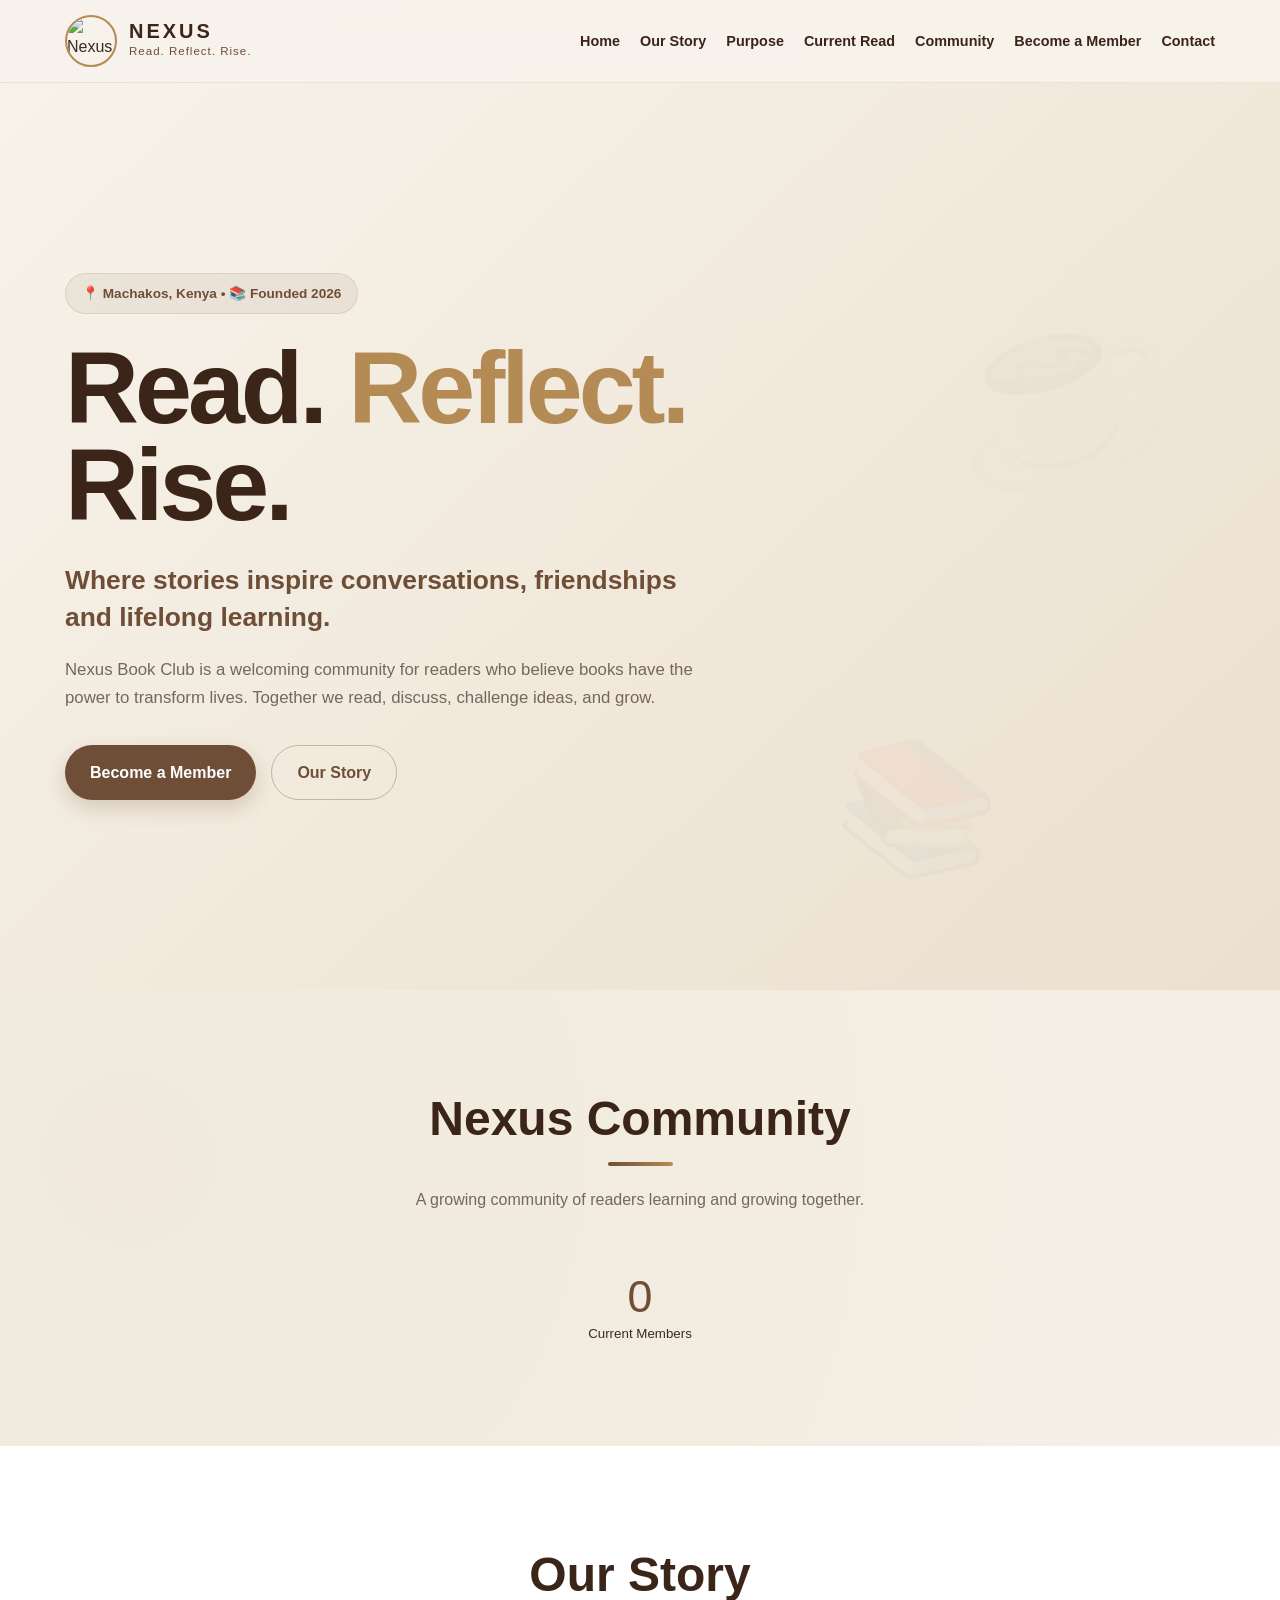
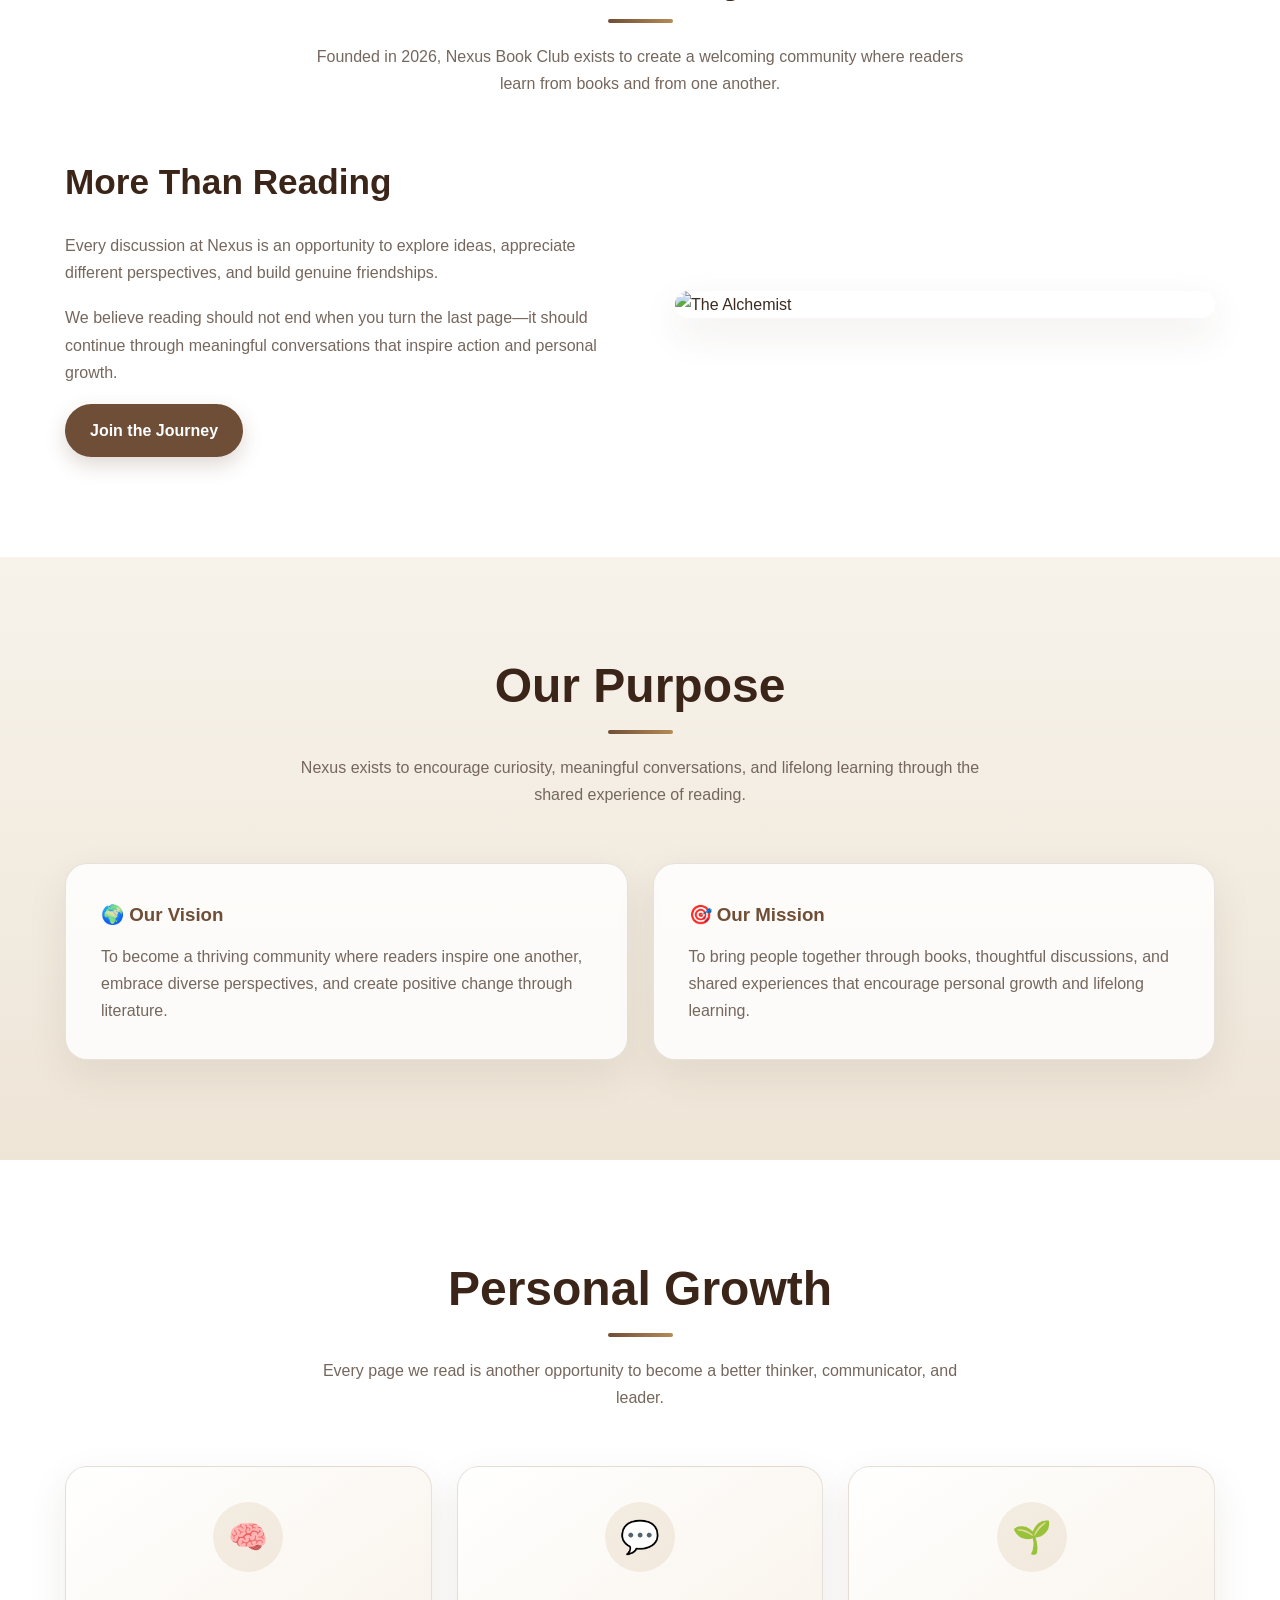
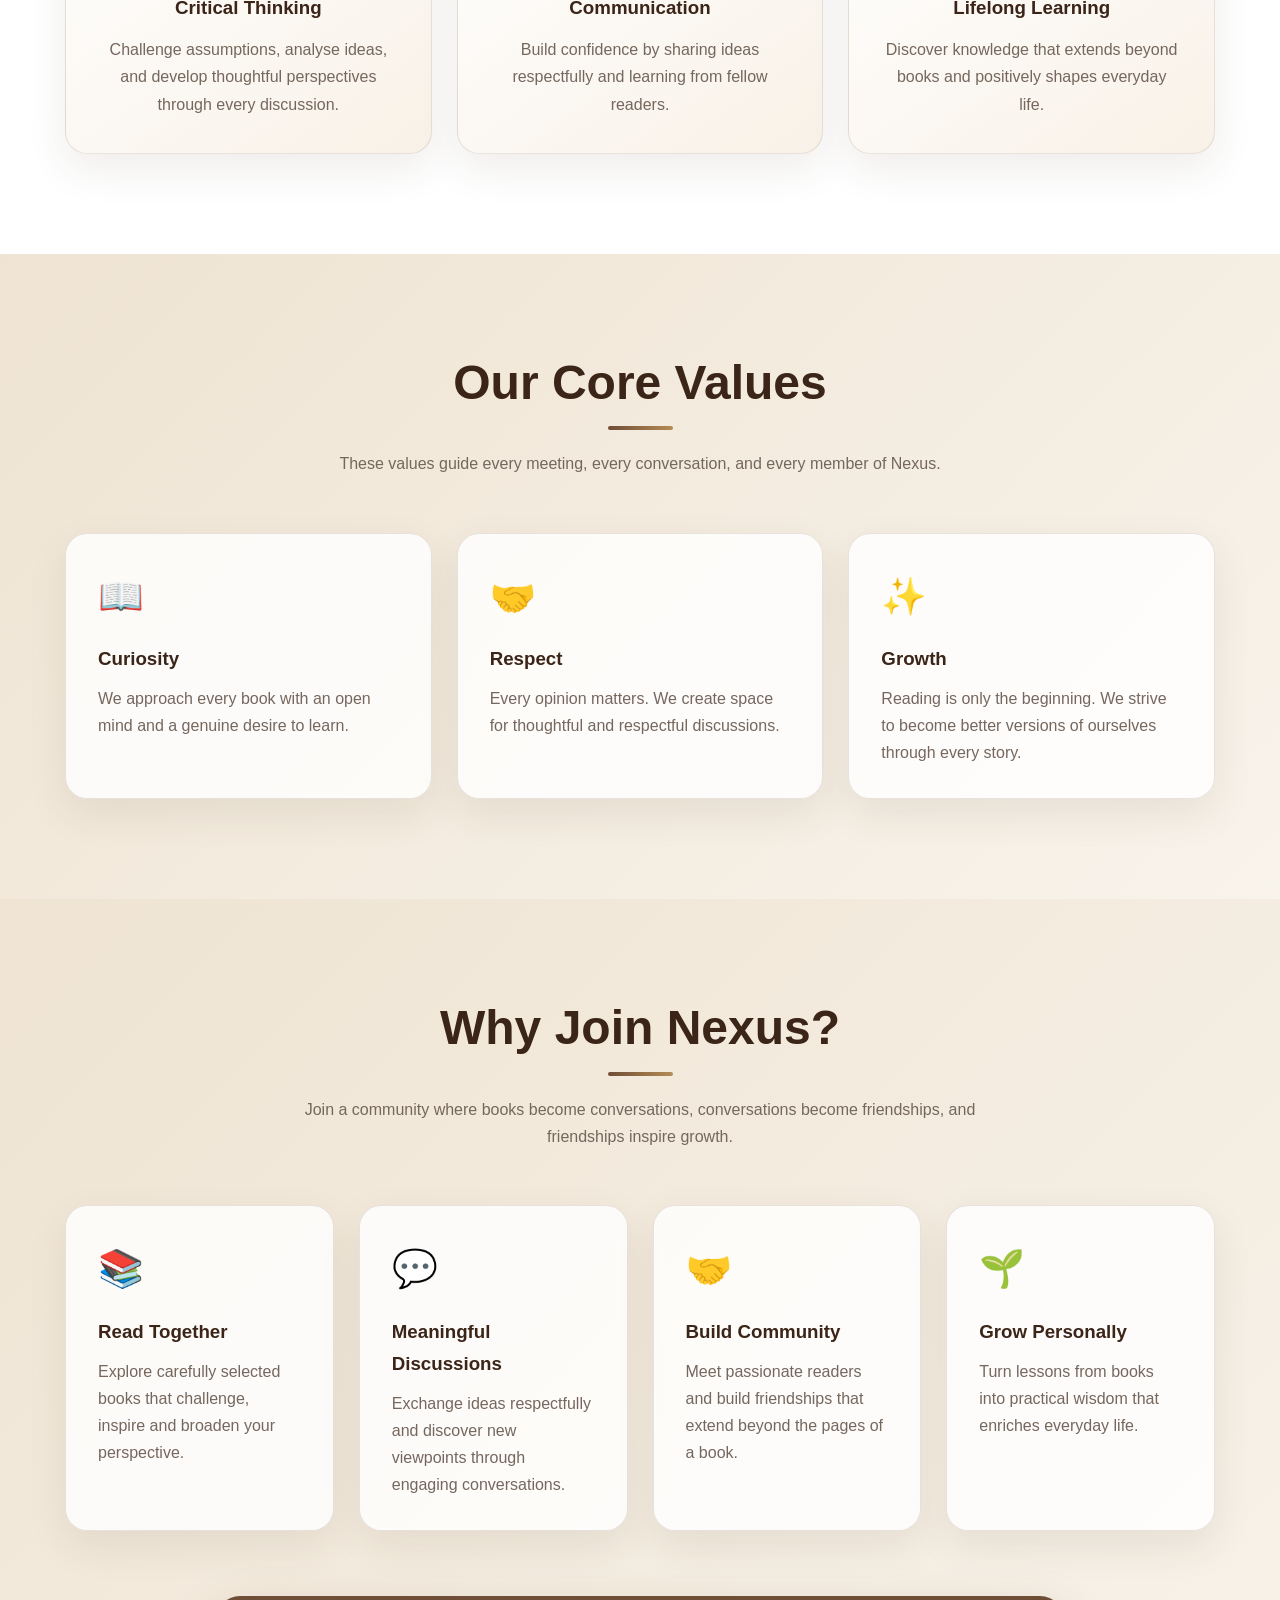
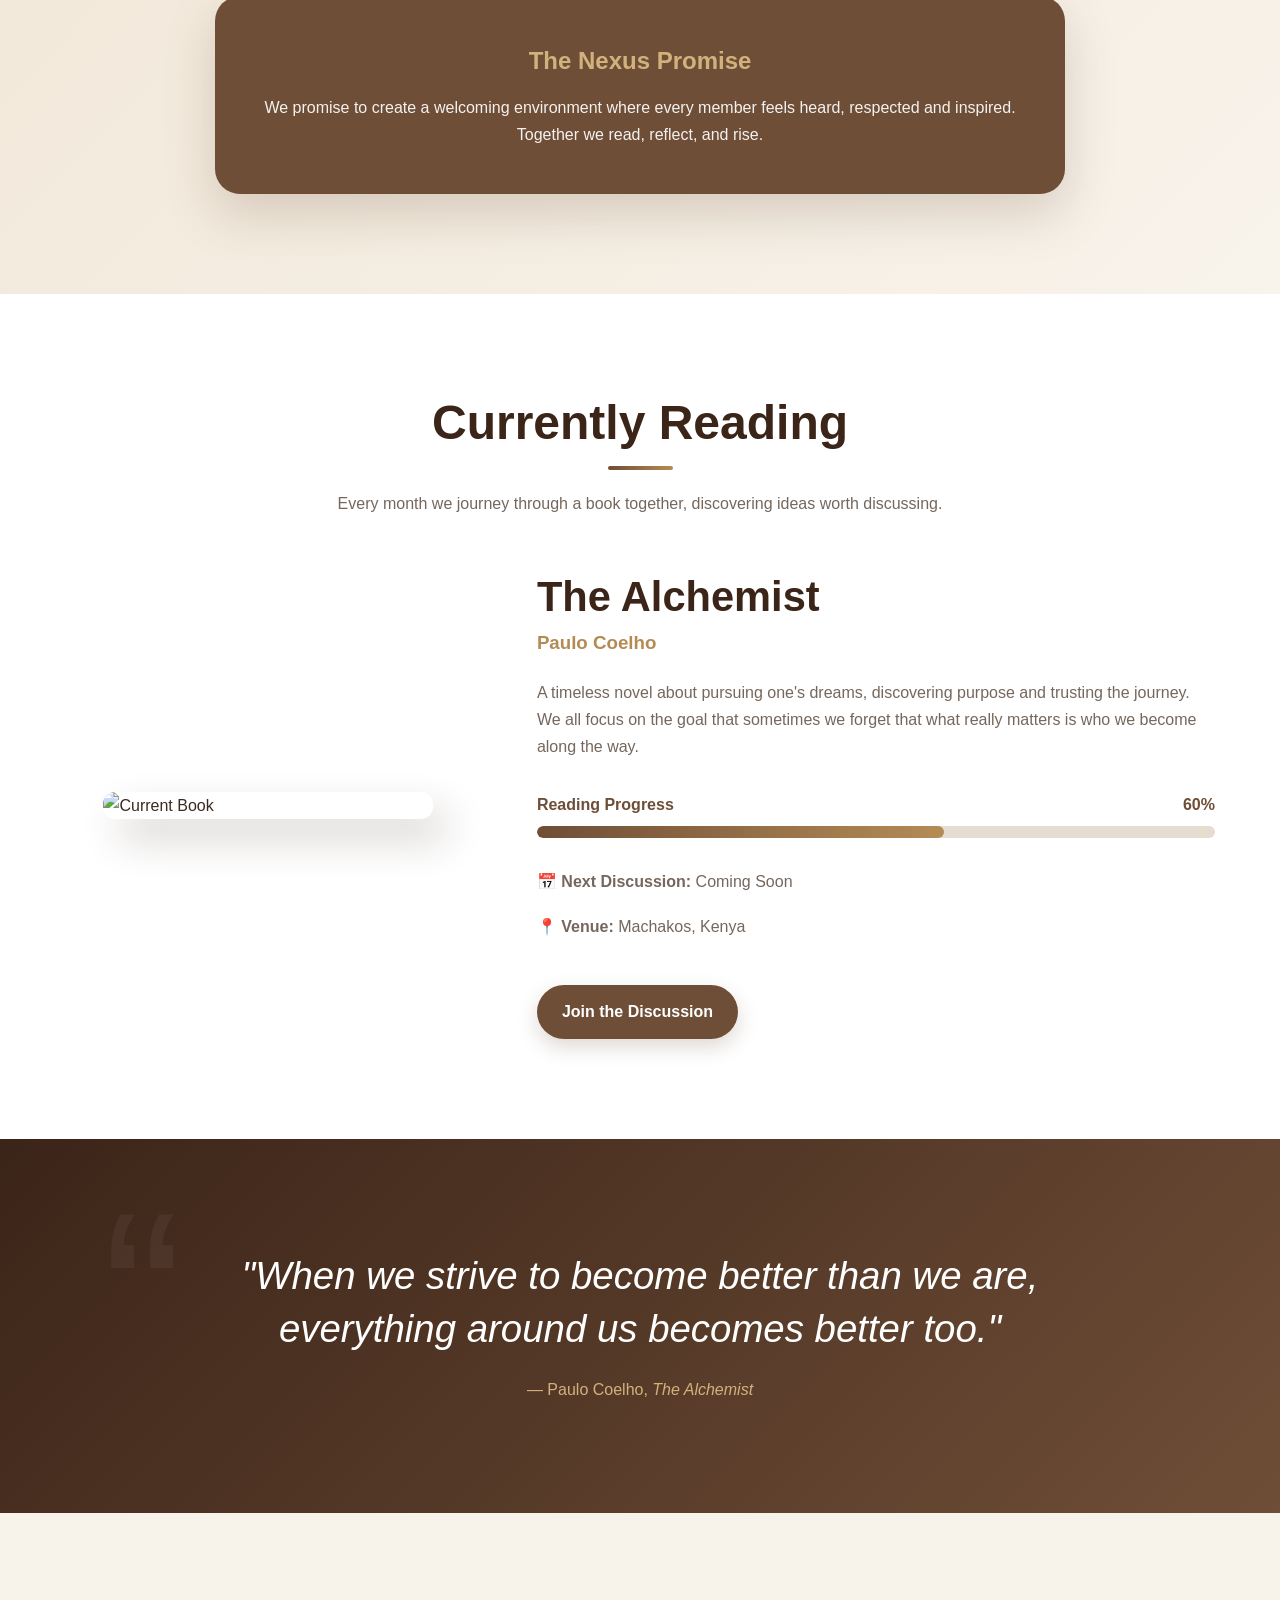
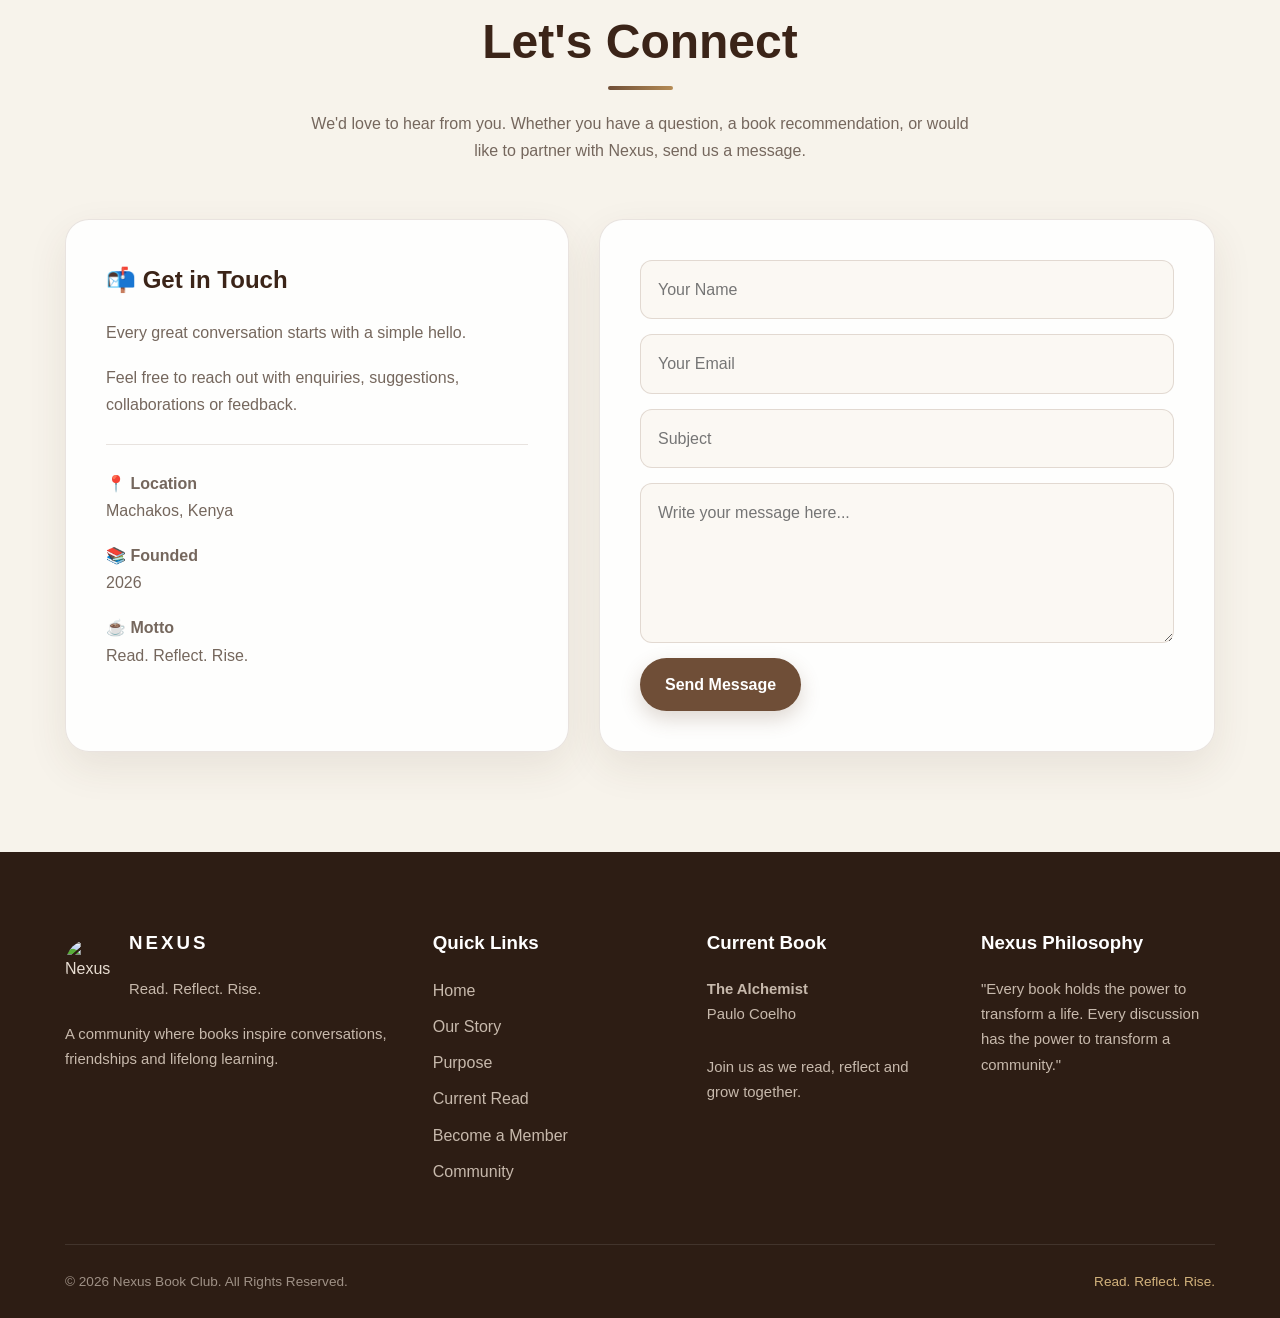
==== commit a7bb1dde: "Update Nexus" ====
--- a/index.html
+++ b/index.html
@@ -1,439 +1,1500 @@
-<!DOCTYPE html>
-<html lang="en">
-
-<head>
-
-<meta charset="UTF-8">
-<meta name="viewport" content="width=device-width, initial-scale=1.0">
-
-<title>Nexus Book Club | Machakos, Kenya</title>
-
-<meta name="description" content="Nexus Book Club Machakos - a community of readers inspiring lifelong learning and meaningful conversations.">
-
-
-<link rel="stylesheet" href="style.css">
-
-
-<link rel="preconnect" href="https://fonts.googleapis.com">
-
-<link rel="preconnect" href="https://fonts.gstatic.com" crossorigin>
-
-<link href="https://fonts.googleapis.com/css2?family=Cinzel:wght@500;600;700&family=Poppins:wght@300;400;500;600;700&display=swap" rel="stylesheet">
-
-
-</head>
-
-
-<body>
-
-
-<header>
-
-
-<div class="logo">
-
-<img src="assets/logo.jpeg" alt="Nexus Book Club Logo">
-
-
-<div>
-
-<h2>NEXUS</h2>
-
-<span>Book Club • Machakos</span>
-
-</div>
-
-
-</div>
-
-
-
-<nav>
-
-<a href="#home">Home</a>
-
-<a href="#about">About</a>
-
-<a href="#current-book">Current Read</a>
-
-<a href="discussion.html">Discussion</a>
-
-<a href="join.html">Join</a>
-
-<a href="#contact">Contact</a>
-
-</nav>
-
-
-</header>
-
-
-
-
-
-<main>
-
-
-<section class="hero" id="home">
-
-
-<div class="hero-content">
-
-<h1>NEXUS</h1>
-
-<h2>Where Stories Build Community</h2>
-
-
-<p>
-
-A vibrant community of readers inspiring lifelong learning,
-meaningful conversations and lasting relationships.
-
-</p>
-
-
-<a href="join.html" class="button">
-
-Become a Member
-
-</a>
-
-
-</div>
-
-
-</section>
-
-
-
-
-
-
-
-<section id="about">
-
-
-<div class="container">
-
-
-<h2>About Nexus</h2>
-
-
-<p>
-
-Nexus is a book club based in Machakos, Kenya,
-created for people who believe books are bridges to ideas,
-friendships and personal growth.
-
-</p>
-
-
-
-<div class="mission-grid">
-
-
-<div class="card">
-
-<h3>Our Vision</h3>
-
-<p>
-
-To build a vibrant community of readers who inspire lifelong learning,
-meaningful conversations and lasting relationships.
-
-</p>
-
-</div>
-
-
-
-
-<div class="card">
-
-<h3>Our Mission</h3>
-
-<p>
-
-To provide an inclusive platform where individuals connect through
-literature, exchange ideas, strengthen communication skills and
-cultivate personal and intellectual growth.
-
-</p>
-
-</div>
-
-
-</div>
-
-
-</div>
-
-
-</section>
-
-
-
-
-
-
-
-<section id="current-book">
-
-
-<div class="container">
-
-
-<h2>Currently Reading</h2>
-
-
-
-<div class="book-card">
-
-
-<img id="book-cover"
-src="assets/images/alchemist.jpeg"
-alt="Current Book">
-
-
-
-<div class="book-details">
-
-
-<h3 id="book-title">
-
-Loading book...
-
-</h3>
-
-
-<h4 id="book-author">
-
-</h4>
-
-
-
-
-<h4>Why This Book Was Chosen</h4>
-
-
-<p id="book-reason">
-
-Loading reason...
-
-</p>
-
-
-
-
-<h4>Next Meeting</h4>
-
-
-<p id="meeting-details">
-
-Loading meeting details...
-
-</p>
-
-
-
-</div>
-
-
-</div>
-
-
-</div>
-
-
-</section>
-
-
-
-
-
-
-
-<section class="join-preview">
-
-
-<div class="container">
-
-
-<h2>Become Part of Nexus</h2>
-
-
-<p>
-
-Join a community where stories connect people,
-ideas grow and conversations matter.
-
-</p>
-
-
-<a href="join.html" class="button">
-
-Join Nexus
-
-</a>
-
-
-</div>
-
-
-</section>
-
-
-
-
-
-
-
-<section id="constitution">
-
-
-<div class="container">
-
-
-<h2>Nexus Constitution</h2>
-
-
-<p>
-
-Learn more about our values, guidelines and structure.
-
-</p>
-
-
-<a class="button"
-href="https://drive.google.com/file/d/1nQrigVHsab2looKoOiCFYk3uOMcdqRfB/view?usp=drivesdk"
-target="_blank">
-
-View Constitution
-
-</a>
-
-
-</div>
-
-
-</section>
-
-
-
-
-
-
-
-<section id="socials">
-
-
-<div class="container">
-
-
-<h2>Connect With Us</h2>
-
-
-<p>
-
-Social media pages coming soon.
-
-</p>
-
-
-
-<div class="social-icons">
-
-
-<a href="#">
-
-Instagram
-
-</a>
-
-
-
-<a href="#">
-
-Twitter / X
-
-</a>
-
-
-</div>
-
-
-</div>
-
-
-</section>
-
-
-
-
-
-
-
-<section id="contact">
-
-
-<div class="container">
-
-
-<h2>Contact Nexus</h2>
-
-
-<p>
-
-📧
-
-<a href="mailto:nexusociety254@gmail.com">
-
-nexusociety254@gmail.com
-
-</a>
-
-</p>
-
-
-<p>
-
-📍 Machakos, Kenya
-
-</p>
-
-
-</div>
-
-
-</section>
-
-
-
-
-</main>
-
-
-
-
-
-<footer>
-
-<p>
-
-© Nexus Book Club | Machakos, Kenya
-
-</p>
-
-</footer>
-
-
-
-
-
-<script src="script.js"></script>
-
-
-</body>
-
-
+<!DOCTYPE html>
+<html lang="en">
+
+<head>
+
+    <meta charset="UTF-8">
+
+    <meta name="viewport" content="width=device-width, initial-scale=1.0">
+
+    <title>Nexus Book Club | Read. Reflect. Rise.</title>
+
+    <meta name="description"
+        content="Nexus Book Club is a community of readers in Machakos, Kenya dedicated to meaningful conversations and lifelong learning.">
+
+    <link rel="stylesheet" href="style.css">
+
+    <link rel="icon" type="image/jpeg" href="assets/logo.jpeg">
+
+</head>
+
+<body>
+
+
+<!-- =====================================================
+     HEADER
+===================================================== -->
+
+<header>
+
+    <div class="container navbar">
+
+        <a href="#home" class="logo">
+
+            <img
+                src="assets/logo.jpeg"
+                alt="Nexus Book Club Logo">
+
+            <div class="logo-text">
+
+                <h2>NEXUS</h2>
+
+                <span>Read. Reflect. Rise.</span>
+
+            </div>
+
+        </a>
+
+
+        <nav>
+
+            <ul class="nav-links">
+
+                <li>
+                    <a href="#home">Home</a>
+                </li>
+
+                <li>
+                    <a href="#story">Our Story</a>
+                </li>
+
+                <li>
+                    <a href="#purpose">Purpose</a>
+                </li>
+
+                <li>
+                    <a href="#reading">Current Read</a>
+                </li>
+
+                <li>
+                    <a href="discussion.html">Community</a>
+                </li>
+
+                <li>
+                    <a href="join.html">Become a Member</a>
+                </li>
+
+                <li>
+                    <a href="#contact">Contact</a>
+                </li>
+
+            </ul>
+
+        </nav>
+
+    </div>
+
+</header>
+
+
+
+<!-- =====================================================
+     HERO
+===================================================== -->
+
+<section class="hero" id="home">
+
+    <div class="container">
+
+        <div class="hero-content">
+
+            <span class="hero-tag">
+
+                📍 Machakos, Kenya • 📚 Founded 2026
+
+            </span>
+
+
+            <h1>
+
+                Read.
+                <span>Reflect.</span>
+                Rise.
+
+            </h1>
+
+
+            <h3>
+
+                Where stories inspire conversations,
+                friendships and lifelong learning.
+
+            </h3>
+
+
+            <p>
+
+                Nexus Book Club is a welcoming community for readers who
+                believe books have the power to transform lives. Together
+                we read, discuss, challenge ideas, and grow.
+
+            </p>
+
+
+            <div class="hero-buttons">
+
+                <a
+                    href="join.html"
+                    class="button">
+
+                    Become a Member
+
+                </a>
+
+
+                <a
+                    href="#story"
+                    class="secondary-btn">
+
+                    Our Story
+
+                </a>
+
+            </div>
+
+        </div>
+
+    </div>
+
+</section>
+
+
+
+<!-- =====================================================
+     MEMBER COMMUNITY
+===================================================== -->
+
+<section class="member-section">
+
+    <div class="container">
+
+        <div class="section-title">
+
+            <h2>Nexus Community</h2>
+
+            <div class="divider"></div>
+
+            <p>
+
+                A growing community of readers learning
+                and growing together.
+
+            </p>
+
+        </div>
+
+
+        <div
+            class="member-stat"
+            style="text-align:center;">
+
+            <span id="memberCount">
+
+                0
+
+            </span>
+
+
+            <small style="display:block;">
+
+                Current Members
+
+            </small>
+
+        </div>
+
+    </div>
+
+</section>
+
+
+
+<!-- =====================================================
+     OUR STORY
+===================================================== -->
+
+<section
+    class="story"
+    id="story">
+
+    <div class="container">
+
+
+        <div class="section-title">
+
+            <h2>Our Story</h2>
+
+            <div class="divider"></div>
+
+            <p>
+
+                Founded in 2026, Nexus Book Club exists to create a
+                welcoming community where readers learn from books and
+                from one another.
+
+            </p>
+
+        </div>
+
+
+        <div class="story-grid">
+
+
+            <div class="story-content">
+
+                <h2>
+
+                    More Than Reading
+
+                </h2>
+
+
+                <p>
+
+                    Every discussion at Nexus is an opportunity to explore
+                    ideas, appreciate different perspectives, and build
+                    genuine friendships.
+
+                </p>
+
+
+                <p>
+
+                    We believe reading should not end when you turn the
+                    last page—it should continue through meaningful
+                    conversations that inspire action and personal growth.
+
+                </p>
+
+
+                <a
+                    href="join.html"
+                    class="button">
+
+                    Join the Journey
+
+                </a>
+
+            </div>
+
+
+            <div class="story-image">
+
+                <img
+                    src="assets/images/alchemist.jpeg"
+                    alt="The Alchemist">
+
+            </div>
+
+        </div>
+
+    </div>
+
+</section>
+
+
+
+<!-- =====================================================
+     OUR PURPOSE
+===================================================== -->
+
+<section
+    class="growth"
+    id="purpose">
+
+    <div class="container">
+
+
+        <div class="section-title">
+
+            <h2>Our Purpose</h2>
+
+            <div class="divider"></div>
+
+            <p>
+
+                Nexus exists to encourage curiosity, meaningful conversations,
+                and lifelong learning through the shared experience of reading.
+
+            </p>
+
+        </div>
+
+
+        <div class="about-grid">
+
+
+            <div class="about-card">
+
+                <h3>
+
+                    🌍 Our Vision
+
+                </h3>
+
+
+                <p>
+
+                    To become a thriving community where readers inspire one
+                    another, embrace diverse perspectives, and create positive
+                    change through literature.
+
+                </p>
+
+            </div>
+
+
+            <div class="about-card">
+
+                <h3>
+
+                    🎯 Our Mission
+
+                </h3>
+
+
+                <p>
+
+                    To bring people together through books, thoughtful
+                    discussions, and shared experiences that encourage
+                    personal growth and lifelong learning.
+
+                </p>
+
+            </div>
+
+        </div>
+
+    </div>
+
+</section>
+
+
+
+<!-- =====================================================
+     PERSONAL GROWTH
+===================================================== -->
+
+<section class="values">
+
+    <div class="container">
+
+
+        <div class="section-title">
+
+            <h2>
+
+                Personal Growth
+
+            </h2>
+
+            <div class="divider"></div>
+
+            <p>
+
+                Every page we read is another opportunity to become a better
+                thinker, communicator, and leader.
+
+            </p>
+
+        </div>
+
+
+        <div class="growth-grid">
+
+
+            <div class="growth-card">
+
+                <div class="growth-icon">
+
+                    🧠
+
+                </div>
+
+
+                <h3>
+
+                    Critical Thinking
+
+                </h3>
+
+
+                <p>
+
+                    Challenge assumptions, analyse ideas, and develop
+                    thoughtful perspectives through every discussion.
+
+                </p>
+
+            </div>
+
+
+            <div class="growth-card">
+
+                <div class="growth-icon">
+
+                    💬
+
+                </div>
+
+
+                <h3>
+
+                    Communication
+
+                </h3>
+
+
+                <p>
+
+                    Build confidence by sharing ideas respectfully and
+                    learning from fellow readers.
+
+                </p>
+
+            </div>
+
+
+            <div class="growth-card">
+
+                <div class="growth-icon">
+
+                    🌱
+
+                </div>
+
+
+                <h3>
+
+                    Lifelong Learning
+
+                </h3>
+
+
+                <p>
+
+                    Discover knowledge that extends beyond books and
+                    positively shapes everyday life.
+
+                </p>
+
+            </div>
+
+        </div>
+
+    </div>
+
+</section>
+
+
+
+<!-- =====================================================
+     CORE VALUES
+===================================================== -->
+
+<section class="join-benefits">
+
+    <div class="container">
+
+
+        <div class="section-title">
+
+            <h2>
+
+                Our Core Values
+
+            </h2>
+
+            <div class="divider"></div>
+
+            <p>
+
+                These values guide every meeting, every conversation,
+                and every member of Nexus.
+
+            </p>
+
+        </div>
+
+
+        <div class="values-grid">
+
+
+            <div class="value-card">
+
+                <div class="value-icon">
+
+                    📖
+
+                </div>
+
+
+                <h3>
+
+                    Curiosity
+
+                </h3>
+
+
+                <p>
+
+                    We approach every book with an open mind and a genuine
+                    desire to learn.
+
+                </p>
+
+            </div>
+
+
+            <div class="value-card">
+
+                <div class="value-icon">
+
+                    🤝
+
+                </div>
+
+
+                <h3>
+
+                    Respect
+
+                </h3>
+
+
+                <p>
+
+                    Every opinion matters. We create space for thoughtful
+                    and respectful discussions.
+
+                </p>
+
+            </div>
+
+
+            <div class="value-card">
+
+                <div class="value-icon">
+
+                    ✨
+
+                </div>
+
+
+                <h3>
+
+                    Growth
+
+                </h3>
+
+
+                <p>
+
+                    Reading is only the beginning. We strive to become
+                    better versions of ourselves through every story.
+
+                </p>
+
+            </div>
+
+        </div>
+
+    </div>
+
+</section>
+
+
+
+<!-- =====================================================
+     WHY JOIN NEXUS
+===================================================== -->
+
+<section class="join-benefits">
+
+    <div class="container">
+
+
+        <div class="section-title">
+
+            <h2>
+
+                Why Join Nexus?
+
+            </h2>
+
+            <div class="divider"></div>
+
+            <p>
+
+                Join a community where books become conversations,
+                conversations become friendships, and friendships
+                inspire growth.
+
+            </p>
+
+        </div>
+
+
+        <div class="benefits-grid">
+
+
+            <div class="benefit-card">
+
+                <div class="benefit-icon">
+
+                    📚
+
+                </div>
+
+
+                <h3>
+
+                    Read Together
+
+                </h3>
+
+
+                <p>
+
+                    Explore carefully selected books that challenge,
+                    inspire and broaden your perspective.
+
+                </p>
+
+            </div>
+
+
+            <div class="benefit-card">
+
+                <div class="benefit-icon">
+
+                    💬
+
+                </div>
+
+
+                <h3>
+
+                    Meaningful Discussions
+
+                </h3>
+
+
+                <p>
+
+                    Exchange ideas respectfully and discover new
+                    viewpoints through engaging conversations.
+
+                </p>
+
+            </div>
+
+
+            <div class="benefit-card">
+
+                <div class="benefit-icon">
+
+                    🤝
+
+                </div>
+
+
+                <h3>
+
+                    Build Community
+
+                </h3>
+
+
+                <p>
+
+                    Meet passionate readers and build friendships
+                    that extend beyond the pages of a book.
+
+                </p>
+
+            </div>
+
+
+            <div class="benefit-card">
+
+                <div class="benefit-icon">
+
+                    🌱
+
+                </div>
+
+
+                <h3>
+
+                    Grow Personally
+
+                </h3>
+
+
+                <p>
+
+                    Turn lessons from books into practical wisdom
+                    that enriches everyday life.
+
+                </p>
+
+            </div>
+
+        </div>
+
+
+        <div class="promise">
+
+            <h2>
+
+                The Nexus Promise
+
+            </h2>
+
+
+            <p>
+
+                We promise to create a welcoming environment where
+                every member feels heard, respected and inspired.
+                Together we read, reflect, and rise.
+
+            </p>
+
+        </div>
+
+    </div>
+
+</section>
+
+
+
+<!-- =====================================================
+     CURRENTLY READING
+===================================================== -->
+
+<section
+    class="current-reading"
+    id="reading">
+
+    <div class="container">
+
+
+        <div class="section-title">
+
+            <h2>
+
+                Currently Reading
+
+            </h2>
+
+            <div class="divider"></div>
+
+            <p>
+
+                Every month we journey through a book together,
+                discovering ideas worth discussing.
+
+            </p>
+
+        </div>
+
+
+        <div class="reading-grid">
+
+
+            <!-- BOOK COVER -->
+
+            <div class="book-cover">
+
+                <img
+                    src="assets/images/alchemist.jpeg"
+                    alt="Current Book">
+
+            </div>
+
+
+            <!-- BOOK INFORMATION -->
+
+            <div class="book-info">
+
+
+                <h2 id="bookTitle">
+
+                    The Alchemist
+
+                </h2>
+
+
+                <h3 id="bookAuthor">
+
+                    Paulo Coelho
+
+                </h3>
+
+
+                <p id="bookDescription">
+
+                    A timeless novel about pursuing one's dreams,
+                    discovering purpose and trusting the journey.
+                    We all focus on the goal that sometimes we forget
+                    that what really matters is who we become along the way.
+
+                </p>
+
+
+
+                <!-- READING PROGRESS -->
+
+                <div class="progress-wrapper">
+
+
+                    <div class="progress-label">
+
+                        <span>
+
+                            Reading Progress
+
+                        </span>
+
+
+                        <span id="bookProgressText">
+
+                            60%
+
+                        </span>
+
+                    </div>
+
+
+                    <div class="progress-bar">
+
+                        <div
+                            id="bookProgressFill"
+                            class="progress-fill"
+                            style="width:60%;">
+
+                        </div>
+
+                    </div>
+
+                </div>
+
+
+
+                <!-- DISCUSSION -->
+
+                <p>
+
+                    <strong>
+
+                        📅 Next Discussion:
+
+                    </strong>
+
+                    <span id="discussionDate">
+
+                        Coming Soon
+
+                    </span>
+
+                </p>
+
+
+
+                <!-- VENUE -->
+
+                <p>
+
+                    <strong>
+
+                        📍 Venue:
+
+                    </strong>
+
+                    <span id="discussionVenue">
+
+                        Machakos, Kenya
+
+                    </span>
+
+                </p>
+
+
+                <br>
+
+
+                <a
+                    href="discussion.html"
+                    class="button">
+
+                    Join the Discussion
+
+                </a>
+
+            </div>
+
+        </div>
+
+    </div>
+
+</section>
+
+
+
+<!-- =====================================================
+     FEATURED QUOTE
+===================================================== -->
+
+<section class="quote">
+
+    <div class="container">
+
+
+        <blockquote>
+
+            "When we strive to become better than we are,
+            everything around us becomes better too."
+
+        </blockquote>
+
+
+        <cite>
+
+            — Paulo Coelho,
+            <em>The Alchemist</em>
+
+        </cite>
+
+    </div>
+
+</section>
+
+
+
+<!-- =====================================================
+     LET'S CONNECT
+===================================================== -->
+
+<section
+    class="connect"
+    id="contact">
+
+    <div class="container">
+
+
+        <div class="section-title">
+
+            <h2>
+
+                Let's Connect
+
+            </h2>
+
+            <div class="divider"></div>
+
+            <p>
+
+                We'd love to hear from you. Whether you have a question,
+                a book recommendation, or would like to partner with Nexus,
+                send us a message.
+
+            </p>
+
+        </div>
+
+
+        <div class="contact-grid">
+
+
+            <!-- CONTACT INFO -->
+
+            <div class="contact-card">
+
+                <h3>
+
+                    📬 Get in Touch
+
+                </h3>
+
+
+                <p>
+
+                    Every great conversation starts with a simple hello.
+
+                </p>
+
+
+                <p>
+
+                    Feel free to reach out with enquiries, suggestions,
+                    collaborations or feedback.
+
+                </p>
+
+
+                <hr style="margin:25px 0;">
+
+
+                <p>
+
+                    <strong>
+
+                        📍 Location
+
+                    </strong>
+
+                    <br>
+
+                    Machakos, Kenya
+
+                </p>
+
+
+                <p>
+
+                    <strong>
+
+                        📚 Founded
+
+                    </strong>
+
+                    <br>
+
+                    2026
+
+                </p>
+
+
+                <p>
+
+                    <strong>
+
+                        ☕ Motto
+
+                    </strong>
+
+                    <br>
+
+                    Read. Reflect. Rise.
+
+                </p>
+
+            </div>
+
+
+
+            <!-- FORMSPREE CONTACT FORM -->
+
+            <div class="contact-card">
+
+
+                <form
+                    class="contact-form"
+                    action="https://formspree.io/f/mgogqvyn"
+                    method="POST">
+
+
+                    <input
+                        type="text"
+                        name="name"
+                        placeholder="Your Name"
+                        required>
+
+
+                    <input
+                        type="email"
+                        name="email"
+                        placeholder="Your Email"
+                        required>
+
+
+                    <input
+                        type="text"
+                        name="subject"
+                        placeholder="Subject"
+                        required>
+
+
+                    <textarea
+                        name="message"
+                        placeholder="Write your message here..."
+                        required></textarea>
+
+
+                    <button
+                        type="submit"
+                        class="button">
+
+                        Send Message
+
+                    </button>
+
+                </form>
+
+            </div>
+
+        </div>
+
+    </div>
+
+</section>
+
+
+
+<!-- =====================================================
+     FOOTER
+===================================================== -->
+
+<footer>
+
+    <div class="container">
+
+
+        <div class="footer-grid">
+
+
+            <div class="footer-column">
+
+
+                <div class="footer-logo">
+
+                    <img
+                        src="assets/logo.jpeg"
+                        alt="Nexus Logo">
+
+
+                    <div>
+
+                        <h3>
+
+                            NEXUS
+
+                        </h3>
+
+
+                        <p>
+
+                            Read. Reflect. Rise.
+
+                        </p>
+
+                    </div>
+
+                </div>
+
+
+                <p>
+
+                    A community where books inspire conversations,
+                    friendships and lifelong learning.
+
+                </p>
+
+            </div>
+
+
+
+            <div class="footer-column">
+
+                <h3>
+
+                    Quick Links
+
+                </h3>
+
+
+                <ul>
+
+                    <li>
+                        <a href="#home">Home</a>
+                    </li>
+
+                    <li>
+                        <a href="#story">Our Story</a>
+                    </li>
+
+                    <li>
+                        <a href="#purpose">Purpose</a>
+                    </li>
+
+                    <li>
+                        <a href="#reading">Current Read</a>
+                    </li>
+
+                    <li>
+                        <a href="join.html">Become a Member</a>
+                    </li>
+
+                    <li>
+                        <a href="discussion.html">Community</a>
+                    </li>
+
+                </ul>
+
+            </div>
+
+
+
+            <div class="footer-column">
+
+                <h3>
+
+                    Current Book
+
+                </h3>
+
+
+                <p>
+
+                    <strong id="footerBookTitle">
+
+                        The Alchemist
+
+                    </strong>
+
+                    <br>
+
+                    <span id="footerBookAuthor">
+
+                        Paulo Coelho
+
+                    </span>
+
+                </p>
+
+
+                <br>
+
+
+                <p>
+
+                    Join us as we read, reflect and grow together.
+
+                </p>
+
+            </div>
+
+
+
+            <div class="footer-column">
+
+                <h3>
+
+                    Nexus Philosophy
+
+                </h3>
+
+
+                <p>
+
+                    "Every book holds the power to transform a life.
+                    Every discussion has the power to transform a community."
+
+                </p>
+
+            </div>
+
+        </div>
+
+
+
+        <div class="footer-bottom">
+
+
+            <p>
+
+                © 2026 Nexus Book Club. All Rights Reserved.
+
+            </p>
+
+
+            <p class="footer-motto">
+
+                Read. Reflect. Rise.
+
+            </p>
+
+        </div>
+
+    </div>
+
+</footer>
+
+
+
+<!-- =====================================================
+     EXISTING JAVASCRIPT
+===================================================== -->
+
+<script src="script.js"></script>
+
+
+<!-- =====================================================
+     FIREBASE — LIVE HOMEPAGE DATA
+===================================================== -->
+
+<script type="module">
+
+    import { db } from "./firebase-config.js";
+
+    import {
+        ref,
+        onValue
+    } from "https://www.gstatic.com/firebasejs/12.16.0/firebase-database.js";
+
+    const homepageRef = ref(db, "nexus/homepage");
+
+    onValue(
+        homepageRef,
+        (snapshot) => {
+
+            const data = snapshot.val();
+
+            if (!data) {
+                console.warn("No data found at nexus/homepage");
+                return;
+            }
+
+            /* MEMBER COUNT */
+            const memberCount = document.getElementById("memberCount");
+            if (memberCount && data.members !== undefined) {
+                memberCount.textContent = data.members;
+            }
+
+            /* CURRENT BOOK */
+            let book = {};
+
+            if (data.currentBook && typeof data.currentBook === "object") {
+                book = data.currentBook;
+            } else {
+                book = {
+                    title: data.currentBook || data.title || data.bookTitle || data.currentBookTitle || "",
+                    author: data.author || data.bookAuthor || "",
+                    description: data.description || data.bookDescription || "",
+                    progress: data.progress ?? data.readingProgress ?? 0,
+                    discussion: data.discussion || data.nextDiscussion || data.discussionDate || "",
+                    venue: data.venue || data.location || data.discussionVenue || "",
+                    cover: data.cover || data.bookCover || data.image || data.imageUrl || ""
+                };
+            }
+
+            const title =
+                book.title ||
+                book.bookTitle ||
+                book.name ||
+                data.title ||
+                data.bookTitle ||
+                data.currentBookTitle ||
+                (typeof data.currentBook === "string" ? data.currentBook : "") ||
+                "Current Nexus Read";
+
+            const author =
+                book.author ||
+                book.bookAuthor ||
+                data.author ||
+                data.bookAuthor ||
+                "Author";
+
+            const description =
+                book.description ||
+                book.bookDescription ||
+                data.description ||
+                data.bookDescription ||
+                "Join Nexus as we read, reflect and grow together.";
+
+            let progress = Number(
+                book.progress ??
+                book.readingProgress ??
+                data.progress ??
+                data.readingProgress ??
+                0
+            );
+
+            if (!Number.isFinite(progress)) progress = 0;
+            progress = Math.max(0, Math.min(100, progress));
+
+            const discussion =
+                book.discussion ||
+                book.nextDiscussion ||
+                book.discussionDate ||
+                data.discussion ||
+                data.nextDiscussion ||
+                data.discussionDate ||
+                "Coming Soon";
+
+            const venue =
+                book.venue ||
+                book.location ||
+                book.discussionVenue ||
+                data.venue ||
+                data.location ||
+                data.discussionVenue ||
+                "Machakos, Kenya";
+
+            const cover =
+                book.cover ||
+                book.bookCover ||
+                book.image ||
+                book.imageUrl ||
+                data.cover ||
+                data.bookCover ||
+                data.image ||
+                data.imageUrl ||
+                "";
+
+            /* TITLE */
+            const bookTitle = document.getElementById("bookTitle");
+            const footerTitle = document.getElementById("footerBookTitle");
+            if (bookTitle) bookTitle.textContent = title;
+            if (footerTitle) footerTitle.textContent = title;
+
+            /* AUTHOR */
+            const bookAuthor = document.getElementById("bookAuthor");
+            const footerAuthor = document.getElementById("footerBookAuthor");
+            if (bookAuthor) bookAuthor.textContent = author;
+            if (footerAuthor) footerAuthor.textContent = author;
+
+            /* DESCRIPTION */
+            const bookDescription = document.getElementById("bookDescription");
+            if (bookDescription) bookDescription.textContent = description;
+
+            /* PROGRESS */
+            const progressText = document.getElementById("bookProgressText");
+            const progressFill = document.getElementById("bookProgressFill");
+            if (progressText) progressText.textContent = progress + "%";
+            if (progressFill) progressFill.style.width = progress + "%";
+
+            /* DISCUSSION */
+            const discussionDate = document.getElementById("discussionDate");
+            if (discussionDate) discussionDate.textContent = discussion;
+
+            /* VENUE */
+            const discussionVenue = document.getElementById("discussionVenue");
+            if (discussionVenue) discussionVenue.textContent = venue;
+
+            /* COVER */
+            const bookCover = document.getElementById("bookCover");
+            if (bookCover && cover) {
+                bookCover.src = cover;
+                bookCover.alt = title;
+            }
+
+            console.log("Nexus Current Read updated:", {
+                title,
+                author,
+                progress,
+                discussion,
+                venue
+            });
+        },
+        (error) => {
+            console.error("Firebase homepage error:", error);
+        }
+    );
+
+</script>
+
+</body>
+
 </html>
--- a/style.css
+++ b/style.css
@@ -1,725 +1,1878 @@
-/* ==========================================================
+/* =====================================================
    NEXUS BOOK CLUB
-   COMPLETE STYLE SHEET
-========================================================== */
-
-
-/* ===========================
-   FONTS
-=========================== */
-
-@import url('https://fonts.googleapis.com/css2?family=Cinzel:wght@500;600;700&family=Poppins:wght@300;400;500;600;700&display=swap');
-
-
-
-/* ===========================
-   ROOT COLORS
-=========================== */
-
-:root{
-
-    --espresso:#3E2723;
-    --coffee:#6F4E37;
-    --latte:#B08968;
-    --cream:#F8F4EE;
-    --gold:#C8A96A;
-    --text:#2D241D;
-    --white:#ffffff;
-
-    --shadow:0 10px 35px rgba(0,0,0,.15);
-
-}
-
-
-
-/* ===========================
-   RESET
-=========================== */
-
-*{
-
-    margin:0;
-    padding:0;
-    box-sizing:border-box;
-
-}
-
-
-html{
-
-    scroll-behavior:smooth;
-
-}
-
-
-
-body{
-
-    font-family:'Poppins',sans-serif;
-
-    background:var(--cream);
-
-    color:var(--text);
-
-    line-height:1.7;
-
-}
-
-
-
-.container{
-
-    width:90%;
-
-    max-width:1200px;
-
-    margin:auto;
-
-}
-
-
-
-section{
-
-    padding:90px 0;
-
-    position:relative;
-
-    overflow:hidden;
-
-}
-
-
-
-section::before{
-
-    content:"NEXUS";
-
-    position:absolute;
-
-    top:50%;
-
-    left:50%;
-
-    transform:translate(-50%,-50%) rotate(-25deg);
-
-    font-family:'Cinzel',serif;
-
-    font-size:180px;
-
-    font-weight:700;
-
-    letter-spacing:20px;
-
-    color:rgba(111,78,55,.06);
-
-    pointer-events:none;
-
-}
-
-
-
-section .container,
-.hero-content{
-
-    position:relative;
-
-    z-index:1;
-
-}
-
-
-
-h1,h2,h3,h4{
-
-    font-family:'Cinzel',serif;
-
-    color:var(--espresso);
-
-}
-
-
-
-p{
-
-    margin-top:15px;
-
-}
-
-
-
-
-/* ===========================
-   BUTTON
-=========================== */
-
-
-.button{
-
-    display:inline-block;
-
-    margin-top:30px;
-
-    padding:15px 35px;
-
-    background:var(--coffee);
-
-    color:white;
-
-    text-decoration:none;
-
-    border-radius:50px;
-
-    font-weight:600;
-
-    transition:.3s;
-
-}
-
-
-
-.button:hover{
-
-    background:var(--espresso);
-
-    transform:translateY(-3px);
-
-}
-
-
-
-
-
-/* ===========================
-   HEADER
-=========================== */
-
-
-header{
-
-    position:fixed;
-
-    top:0;
-
-    width:100%;
-
-    padding:15px 8%;
-
-    background:rgba(62,39,35,.95);
-
-    display:flex;
-
-    justify-content:space-between;
-
-    align-items:center;
-
-    z-index:1000;
-
-    box-shadow:var(--shadow);
-
-}
-
-
-
-.logo{
-
-    display:flex;
-
-    align-items:center;
-
-    gap:15px;
-
-}
-
-
-
-.logo img{
-
-    width:60px;
-
-    height:60px;
-
-    border-radius:50%;
-
-    object-fit:cover;
-
-}
-
-
-
-.logo h2{
-
-    color:white;
-
-}
-
-
-
-.logo span{
-
-    color:#ddd;
-
-    font-size:13px;
-
-}
-
-
-
-nav{
-
-    display:flex;
-
-    gap:25px;
-
-}
-
-
-
-nav a{
-
-    color:white;
-
-    text-decoration:none;
-
-    font-weight:500;
-
-}
-
-
-
-nav a:hover{
-
-    color:var(--gold);
-
-}
-
-
-
-
-
-/* ===========================
+   MASTER STYLESHEET
+   Coffee • Books • Community • Growth
+===================================================== */
+
+
+/* =====================================================
+   GLOBAL RESET
+===================================================== */
+
+* {
+    margin: 0;
+    padding: 0;
+    box-sizing: border-box;
+}
+
+html {
+    scroll-behavior: smooth;
+}
+
+body {
+    font-family:
+        "Segoe UI",
+        Arial,
+        sans-serif;
+
+    color: #3b2a20;
+
+    background:
+        radial-gradient(
+            circle at 10% 15%,
+            rgba(183, 145, 96, 0.10),
+            transparent 30%
+        ),
+        radial-gradient(
+            circle at 90% 75%,
+            rgba(111, 78, 55, 0.08),
+            transparent 35%
+        ),
+        #f7f3eb;
+
+    line-height: 1.7;
+    overflow-x: hidden;
+}
+
+a {
+    text-decoration: none;
+    color: inherit;
+}
+
+img {
+    max-width: 100%;
+    display: block;
+}
+
+button,
+input,
+textarea {
+    font: inherit;
+}
+
+.container {
+    width: min(1150px, 92%);
+    margin: 0 auto;
+}
+
+
+/* =====================================================
+   COLOUR SYSTEM
+===================================================== */
+
+:root {
+
+    --coffee-dark: #3b2418;
+    --coffee: #6f4e37;
+    --coffee-light: #8b674b;
+
+    --gold: #b58b55;
+    --gold-light: #d2b27c;
+
+    --cream: #f7f3eb;
+    --cream-dark: #eee5d7;
+
+    --white: #ffffff;
+
+    --text: #3b2a20;
+    --muted: #75675d;
+
+    --border: rgba(111, 78, 55, 0.15);
+
+    --shadow:
+        0 15px 40px rgba(75, 52, 35, 0.09);
+
+    --shadow-hover:
+        0 22px 55px rgba(75, 52, 35, 0.15);
+}
+
+
+/* =====================================================
+   HEADER / NAVBAR
+===================================================== */
+
+header {
+    position: sticky;
+    top: 0;
+    z-index: 999;
+
+    background: rgba(247, 243, 235, 0.94);
+
+    backdrop-filter: blur(15px);
+
+    border-bottom:
+        1px solid rgba(111, 78, 55, 0.10);
+
+    transition: 0.3s ease;
+}
+
+.navbar {
+    min-height: 82px;
+
+    display: flex;
+    align-items: center;
+    justify-content: space-between;
+
+    gap: 30px;
+}
+
+
+/* Logo */
+
+.logo {
+    display: flex;
+    align-items: center;
+    gap: 12px;
+
+    flex-shrink: 0;
+}
+
+.logo img {
+    width: 52px;
+    height: 52px;
+
+    object-fit: cover;
+
+    border-radius: 50%;
+
+    border:
+        2px solid var(--gold);
+}
+
+.logo-text h2 {
+    color: var(--coffee-dark);
+
+    font-size: 1.25rem;
+    letter-spacing: 3px;
+
+    line-height: 1.1;
+}
+
+.logo-text span {
+    display: block;
+
+    color: var(--coffee);
+
+    font-size: 0.72rem;
+
+    letter-spacing: 1px;
+}
+
+
+/* Navigation */
+
+.nav-links {
+    display: flex;
+    align-items: center;
+    gap: 20px;
+
+    list-style: none;
+}
+
+.nav-links a {
+    position: relative;
+
+    color: var(--coffee-dark);
+
+    font-size: 0.9rem;
+    font-weight: 600;
+
+    transition: 0.3s ease;
+}
+
+.nav-links a::after {
+    content: "";
+
+    position: absolute;
+
+    left: 0;
+    bottom: -7px;
+
+    width: 0;
+    height: 2px;
+
+    background: var(--gold);
+
+    transition: 0.3s ease;
+}
+
+.nav-links a:hover {
+    color: var(--coffee);
+}
+
+.nav-links a:hover::after {
+    width: 100%;
+}
+
+
+/* =====================================================
    HERO
-=========================== */
-
-
-.hero{
-
-    height:100vh;
-
-    display:flex;
-
-    align-items:center;
-
-    justify-content:center;
-
-    text-align:center;
-
-    color:white;
-
+===================================================== */
+
+.hero {
+    position: relative;
+
+    min-height: 82vh;
+
+    display: flex;
+    align-items: center;
 
     background:
-
-    linear-gradient(
-    rgba(40,20,10,.75),
-    rgba(40,20,10,.75)
-    ),
-
-    url("https://images.unsplash.com/photo-1512820790803-83ca734da794?auto=format&fit=crop&w=1600&q=80");
-
-    background-size:cover;
-
-    background-position:center;
-
-}
-
-
-
-.hero h1{
-
-    font-size:85px;
-
-    color:white;
-
-    letter-spacing:8px;
-
-}
-
-
-
-.hero h2{
-
-    color:var(--gold);
-
-    font-size:30px;
-
-}
-
-
-
-
-
-.hero p{
-
-    color:white;
-
-    font-size:20px;
-
-}
-
-
-
-
-
-/* ===========================
-   ABOUT
-=========================== */
-
-
-#about{
-
-    text-align:center;
-
-}
-
-
-
-.mission-grid{
-
-    display:grid;
-
-    grid-template-columns:repeat(auto-fit,minmax(300px,1fr));
-
-    gap:30px;
-
-    margin-top:40px;
-
-}
-
-
-
-.card{
-
-    background:white;
-
-    padding:35px;
-
-    border-radius:20px;
-
-    box-shadow:var(--shadow);
-
-    transition:.3s;
-
-}
-
-
-
-.card:hover{
-
-    transform:translateY(-8px);
-
-}
-
-
-
-
-
-/* ===========================
-   BOOK SECTION
-=========================== */
-
-
-#current-book{
-
-    background:#EFE2D0;
-
-}
-
-
-
-.book-card{
-
-    display:flex;
-
-    gap:40px;
-
-    align-items:center;
-
-    background:white;
-
-    padding:40px;
-
-    border-radius:25px;
-
-    box-shadow:var(--shadow);
-
-}
-
-
-
-.book-card img{
-
-    width:250px;
-
-    border-radius:15px;
-
-}
-
-
-
-.book-details h3{
-
-    font-size:35px;
-
-    color:var(--coffee);
-
-}
-
-
-
-
-
-/* ===========================
-   JOIN PAGE
-=========================== */
-
-
-.join-section,
-.admin-section{
-
-    padding-top:160px;
-
-}
-
-
-
-.join-card,
-.admin-card{
-
-    max-width:700px;
-
-    margin:40px auto;
-
-    background:white;
-
-    padding:40px;
-
-    border-radius:25px;
-
-    box-shadow:var(--shadow);
-
-}
-
-
-
-form label{
-
-    display:block;
-
-    margin-top:20px;
-
-    font-weight:600;
-
-}
-
-
-
-form input,
-form textarea{
-
-    width:100%;
-
-    padding:15px;
-
-    margin-top:8px;
-
-    border-radius:10px;
-
-    border:1px solid #ddd;
-
-}
-
-
-
-.checkbox{
-
-    display:flex!important;
-
-    gap:10px;
-
-    align-items:center;
-
-}
-
-
-
-
-
-/* ===========================
-   DISCUSSION
-=========================== */
-
-
-.discussion-hero{
-
-    padding-top:170px;
-
-    text-align:center;
-
-    background:#EFE2D0;
-
-}
-
-
-
-.discussion-card{
-
-    background:white;
-
-    padding:35px;
-
-    border-radius:20px;
-
-    box-shadow:var(--shadow);
-
-}
-
-
-
-
-
-/* ===========================
-   SOCIALS
-=========================== */
-
-
-.social-icons{
-
-    display:flex;
-
-    justify-content:center;
-
-    gap:30px;
-
-}
-
-
-
-.social-icons a{
-
-    padding:15px 25px;
-
-    border:2px solid var(--coffee);
-
-    border-radius:50px;
-
-    color:var(--coffee);
-
-    text-decoration:none;
-
-}
-
-
-
-
-
-/* ===========================
+        linear-gradient(
+            135deg,
+            rgba(247, 243, 235, 0.97),
+            rgba(235, 222, 203, 0.90)
+        );
+
+    overflow: hidden;
+}
+
+.hero::before {
+    content: "☕";
+
+    position: absolute;
+
+    right: 8%;
+    top: 15%;
+
+    font-size: 12rem;
+
+    opacity: 0.035;
+
+    transform: rotate(-15deg);
+}
+
+.hero::after {
+    content: "📚";
+
+    position: absolute;
+
+    right: 22%;
+    bottom: 8%;
+
+    font-size: 8rem;
+
+    opacity: 0.035;
+
+    transform: rotate(12deg);
+}
+
+.hero-content {
+    max-width: 750px;
+
+    padding: 90px 0;
+}
+
+.hero-tag {
+    display: inline-block;
+
+    padding: 8px 16px;
+
+    margin-bottom: 25px;
+
+    border-radius: 50px;
+
+    background: rgba(111, 78, 55, 0.08);
+
+    border:
+        1px solid rgba(111, 78, 55, 0.12);
+
+    color: var(--coffee);
+
+    font-size: 0.85rem;
+
+    font-weight: 600;
+}
+
+.hero h1 {
+    font-size: clamp(3.4rem, 8vw, 6.5rem);
+
+    line-height: 0.95;
+
+    letter-spacing: -4px;
+
+    color: var(--coffee-dark);
+
+    margin-bottom: 28px;
+}
+
+.hero h1 span {
+    color: var(--gold);
+}
+
+.hero h3 {
+    max-width: 650px;
+
+    font-size: clamp(1.2rem, 2.5vw, 1.65rem);
+
+    line-height: 1.4;
+
+    color: var(--coffee);
+
+    margin-bottom: 20px;
+}
+
+.hero p {
+    max-width: 650px;
+
+    color: var(--muted);
+
+    font-size: 1.05rem;
+
+    margin-bottom: 32px;
+}
+
+.hero-buttons {
+    display: flex;
+    flex-wrap: wrap;
+    gap: 15px;
+}
+
+
+/* =====================================================
+   BUTTONS
+===================================================== */
+
+.button,
+.secondary-btn {
+    display: inline-flex;
+
+    align-items: center;
+    justify-content: center;
+
+    padding: 13px 25px;
+
+    border-radius: 50px;
+
+    font-weight: 700;
+
+    cursor: pointer;
+
+    transition:
+        transform 0.25s ease,
+        box-shadow 0.25s ease,
+        background 0.25s ease;
+}
+
+.button {
+    background: var(--coffee);
+
+    color: white;
+
+    border: none;
+
+    box-shadow:
+        0 8px 20px rgba(111, 78, 55, 0.22);
+}
+
+.button:hover {
+    background: var(--coffee-dark);
+
+    transform: translateY(-3px);
+
+    box-shadow:
+        0 14px 30px rgba(111, 78, 55, 0.28);
+}
+
+.secondary-btn {
+    background: transparent;
+
+    color: var(--coffee);
+
+    border:
+        1px solid rgba(111, 78, 55, 0.35);
+}
+
+.secondary-btn:hover {
+    background: var(--coffee);
+
+    color: white;
+
+    transform: translateY(-3px);
+}
+
+
+/* =====================================================
+   SECTION DEFAULTS
+===================================================== */
+
+section {
+    padding: 100px 0;
+}
+
+.section-title {
+    text-align: center;
+
+    max-width: 760px;
+
+    margin:
+        0 auto 55px;
+}
+
+.section-title h2 {
+    color: var(--coffee-dark);
+
+    font-size: clamp(2rem, 4vw, 3rem);
+
+    line-height: 1.2;
+
+    margin-bottom: 12px;
+}
+
+.section-title p {
+    color: var(--muted);
+
+    max-width: 680px;
+
+    margin: 0 auto;
+}
+
+.divider {
+    width: 65px;
+    height: 4px;
+
+    margin:
+        15px auto 20px;
+
+    border-radius: 20px;
+
+    background:
+        linear-gradient(
+            90deg,
+            var(--coffee),
+            var(--gold)
+        );
+}
+
+
+/* =====================================================
+   STORY
+===================================================== */
+
+.story {
+    background: var(--white);
+}
+
+.story-grid {
+    display: grid;
+
+    grid-template-columns:
+        1fr 1fr;
+
+    gap: 70px;
+
+    align-items: center;
+}
+
+.story-content h2 {
+    color: var(--coffee-dark);
+
+    font-size: 2.2rem;
+
+    margin-bottom: 20px;
+}
+
+.story-content p {
+    color: var(--muted);
+
+    margin-bottom: 18px;
+}
+
+.story-image {
+    position: relative;
+}
+
+.story-image img {
+    width: 100%;
+    max-height: 520px;
+
+    object-fit: cover;
+
+    border-radius: 25px;
+
+    box-shadow: var(--shadow);
+}
+
+.story-image::after {
+    content: "";
+
+    position: absolute;
+
+    width: 100%;
+    height: 100%;
+
+    border:
+        2px solid var(--gold);
+
+    border-radius: 25px;
+
+    top: 15px;
+    left: 15px;
+
+    z-index: -1;
+}
+
+
+/* =====================================================
+   PURPOSE
+===================================================== */
+
+.growth {
+    background:
+        linear-gradient(
+            180deg,
+            var(--cream),
+            var(--cream-dark)
+        );
+}
+
+.about-grid {
+    display: grid;
+
+    grid-template-columns:
+        repeat(2, 1fr);
+
+    gap: 25px;
+}
+
+.about-card {
+    padding: 35px;
+
+    background:
+        rgba(255, 255, 255, 0.82);
+
+    border:
+        1px solid var(--border);
+
+    border-radius: 22px;
+
+    box-shadow: var(--shadow);
+
+    transition: 0.3s ease;
+}
+
+.about-card:hover {
+    transform: translateY(-7px);
+
+    box-shadow: var(--shadow-hover);
+}
+
+.about-card h3 {
+    color: var(--coffee);
+
+    margin-bottom: 12px;
+}
+
+.about-card p {
+    color: var(--muted);
+}
+
+
+/* =====================================================
+   PERSONAL GROWTH
+===================================================== */
+
+.values {
+    background: var(--white);
+}
+
+.growth-grid {
+    display: grid;
+
+    grid-template-columns:
+        repeat(3, 1fr);
+
+    gap: 25px;
+}
+
+.growth-card {
+    padding: 35px;
+
+    text-align: center;
+
+    background:
+        linear-gradient(
+            145deg,
+            #fff,
+            #f8f1e7
+        );
+
+    border:
+        1px solid var(--border);
+
+    border-radius: 22px;
+
+    box-shadow: var(--shadow);
+
+    transition: 0.3s ease;
+}
+
+.growth-card:hover {
+    transform: translateY(-8px);
+
+    box-shadow: var(--shadow-hover);
+}
+
+.growth-icon {
+    width: 70px;
+    height: 70px;
+
+    margin: 0 auto 20px;
+
+    display: flex;
+
+    align-items: center;
+    justify-content: center;
+
+    border-radius: 50%;
+
+    background:
+        rgba(181, 139, 85, 0.14);
+
+    font-size: 2rem;
+}
+
+.growth-card h3 {
+    color: var(--coffee-dark);
+
+    margin-bottom: 12px;
+}
+
+.growth-card p {
+    color: var(--muted);
+}
+
+
+/* =====================================================
+   CORE VALUES / JOIN BENEFITS
+===================================================== */
+
+.join-benefits {
+    background:
+        linear-gradient(
+            135deg,
+            #efe4d3,
+            #f8f3eb
+        );
+}
+
+.values-grid,
+.benefits-grid {
+    display: grid;
+
+    grid-template-columns:
+        repeat(3, 1fr);
+
+    gap: 25px;
+}
+
+.value-card,
+.benefit-card {
+    padding: 32px;
+
+    background:
+        rgba(255, 255, 255, 0.82);
+
+    border:
+        1px solid var(--border);
+
+    border-radius: 22px;
+
+    box-shadow: var(--shadow);
+
+    transition: 0.3s ease;
+}
+
+.value-card:hover,
+.benefit-card:hover {
+    transform: translateY(-7px);
+
+    box-shadow: var(--shadow-hover);
+}
+
+.value-icon,
+.benefit-icon {
+    font-size: 2.3rem;
+
+    margin-bottom: 15px;
+}
+
+.value-card h3,
+.benefit-card h3 {
+    color: var(--coffee-dark);
+
+    margin-bottom: 10px;
+}
+
+.value-card p,
+.benefit-card p {
+    color: var(--muted);
+}
+
+.benefits-grid {
+    grid-template-columns:
+        repeat(4, 1fr);
+}
+
+
+/* =====================================================
+   NEXUS PROMISE
+===================================================== */
+
+.promise {
+    max-width: 850px;
+
+    margin: 65px auto 0;
+
+    padding: 45px;
+
+    text-align: center;
+
+    background:
+        var(--coffee);
+
+    color: white;
+
+    border-radius: 25px;
+
+    box-shadow:
+        0 20px 50px rgba(111, 78, 55, 0.22);
+}
+
+.promise h2 {
+    margin-bottom: 12px;
+
+    color: var(--gold-light);
+}
+
+.promise p {
+    opacity: 0.92;
+}
+
+
+/* =====================================================
+   CURRENT READING
+===================================================== */
+
+.current-reading {
+    background: var(--white);
+}
+
+.reading-grid {
+    display: grid;
+
+    grid-template-columns:
+        minmax(280px, 0.75fr)
+        minmax(0, 1.25fr);
+
+    gap: 65px;
+
+    align-items: center;
+}
+
+.book-cover {
+    display: flex;
+
+    justify-content: center;
+}
+
+.book-cover img {
+    width: min(330px, 100%);
+
+    border-radius: 12px;
+
+    box-shadow:
+        15px 20px 40px rgba(50, 30, 15, 0.20);
+
+    transition: 0.4s ease;
+}
+
+.book-cover img:hover {
+    transform:
+        translateY(-8px)
+        rotate(-1deg);
+
+    box-shadow:
+        20px 28px 50px rgba(50, 30, 15, 0.25);
+}
+
+.book-info h2 {
+    color: var(--coffee-dark);
+
+    font-size: 2.6rem;
+
+    line-height: 1.2;
+
+    margin-bottom: 5px;
+}
+
+.book-info h3 {
+    color: var(--gold);
+
+    margin-bottom: 20px;
+}
+
+.book-info p {
+    color: var(--muted);
+
+    margin-bottom: 18px;
+}
+
+
+/* =====================================================
+   READING PROGRESS
+===================================================== */
+
+.progress-wrapper {
+    margin: 30px 0;
+}
+
+.progress-label {
+    display: flex;
+
+    justify-content: space-between;
+
+    margin-bottom: 8px;
+
+    font-weight: 700;
+
+    color: var(--coffee);
+}
+
+.progress-bar {
+    width: 100%;
+    height: 12px;
+
+    overflow: hidden;
+
+    background: #e6ddd1;
+
+    border-radius: 50px;
+}
+
+.progress-fill {
+    width: 0%;
+
+    height: 100%;
+
+    border-radius: 50px;
+
+    background:
+        linear-gradient(
+            90deg,
+            var(--coffee),
+            var(--gold)
+        );
+
+    transition: width 1.5s ease;
+}
+
+
+/* =====================================================
+   COMMUNITY COUNT
+===================================================== */
+
+#memberCount {
+    display: inline-block;
+
+    color: var(--coffee);
+
+    font-size: 2.8rem;
+
+    line-height: 1;
+
+    margin: 5px 0;
+}
+
+#communityBook {
+    color: var(--coffee);
+}
+
+
+/* =====================================================
+   QUOTE
+===================================================== */
+
+.quote {
+    padding: 110px 0;
+
+    text-align: center;
+
+    color: white;
+
+    background:
+        linear-gradient(
+            135deg,
+            #3b2418,
+            #6f4e37
+        );
+
+    position: relative;
+
+    overflow: hidden;
+}
+
+.quote::before {
+    content: "“";
+
+    position: absolute;
+
+    left: 8%;
+    top: 10%;
+
+    font-size: 15rem;
+
+    line-height: 1;
+
+    color: rgba(255,255,255,0.05);
+}
+
+.quote blockquote {
+    position: relative;
+
+    max-width: 850px;
+
+    margin: 0 auto 20px;
+
+    font-size: clamp(1.5rem, 3vw, 2.5rem);
+
+    line-height: 1.4;
+
+    font-style: italic;
+}
+
+.quote cite {
+    color: var(--gold-light);
+
+    font-style: normal;
+}
+
+
+/* =====================================================
+   CONTACT
+===================================================== */
+
+.connect {
+    background: var(--cream);
+}
+
+.contact-grid {
+    display: grid;
+
+    grid-template-columns:
+        0.9fr 1.1fr;
+
+    gap: 30px;
+}
+
+.contact-card {
+    padding: 40px;
+
+    background:
+        rgba(255,255,255,0.88);
+
+    border:
+        1px solid var(--border);
+
+    border-radius: 24px;
+
+    box-shadow: var(--shadow);
+}
+
+.contact-card h3 {
+    color: var(--coffee-dark);
+
+    font-size: 1.5rem;
+
+    margin-bottom: 18px;
+}
+
+.contact-card p {
+    color: var(--muted);
+
+    margin-bottom: 18px;
+}
+
+.contact-card hr {
+    border: none;
+
+    border-top:
+        1px solid var(--border);
+}
+
+
+/* =====================================================
+   FORMS
+===================================================== */
+
+.contact-form {
+    display: flex;
+
+    flex-direction: column;
+
+    gap: 15px;
+}
+
+.contact-form input,
+.contact-form textarea {
+    width: 100%;
+
+    padding: 15px 17px;
+
+    border:
+        1px solid rgba(111, 78, 55, 0.18);
+
+    border-radius: 12px;
+
+    outline: none;
+
+    background: #fbf8f3;
+
+    color: var(--text);
+
+    transition: 0.25s ease;
+}
+
+.contact-form textarea {
+    min-height: 160px;
+
+    resize: vertical;
+}
+
+.contact-form input:focus,
+.contact-form textarea:focus {
+    border-color: var(--gold);
+
+    box-shadow:
+        0 0 0 4px rgba(181,139,85,0.10);
+}
+
+.contact-form .button {
+    align-self: flex-start;
+}
+
+
+/* =====================================================
    FOOTER
-=========================== */
-
-
-footer{
-
-    background:var(--espresso);
-
-    color:white;
-
-    text-align:center;
-
-    padding:30px;
-
-}
-
-
-
-footer::before{
-
-    content:"NEXUS";
-
-    display:block;
-
-    font-family:'Cinzel',serif;
-
-    font-size:40px;
-
-    letter-spacing:10px;
-
-    opacity:.25;
-
-}
-
-
-
-
-
-
-/* ===========================
+===================================================== */
+
+footer {
+    padding: 75px 0 25px;
+
+    background:
+        #2d1d14;
+
+    color: #e8ddd2;
+}
+
+.footer-grid {
+    display: grid;
+
+    grid-template-columns:
+        1.4fr 1fr 1fr 1fr;
+
+    gap: 40px;
+
+    padding-bottom: 50px;
+}
+
+.footer-logo {
+    display: flex;
+
+    align-items: center;
+
+    gap: 12px;
+
+    margin-bottom: 20px;
+}
+
+.footer-logo img {
+    width: 52px;
+    height: 52px;
+
+    border-radius: 50%;
+
+    object-fit: cover;
+}
+
+.footer-logo h3 {
+    color: white;
+
+    letter-spacing: 3px;
+}
+
+.footer-logo p {
+    color: var(--gold-light);
+}
+
+.footer-column h3 {
+    color: white;
+
+    margin-bottom: 18px;
+}
+
+.footer-column p {
+    color: #c7b9ac;
+
+    font-size: 0.93rem;
+}
+
+.footer-column ul {
+    list-style: none;
+}
+
+.footer-column li {
+    margin-bottom: 9px;
+}
+
+.footer-column li a {
+    color: #c7b9ac;
+
+    transition: 0.25s ease;
+}
+
+.footer-column li a:hover {
+    color: var(--gold-light);
+
+    padding-left: 5px;
+}
+
+.footer-bottom {
+    padding-top: 25px;
+
+    border-top:
+        1px solid rgba(255,255,255,0.10);
+
+    display: flex;
+
+    justify-content: space-between;
+
+    gap: 20px;
+
+    color: #9f9186;
+
+    font-size: 0.85rem;
+}
+
+.footer-motto {
+    color: var(--gold-light) !important;
+}
+
+
+/* =====================================================
+   SCROLL TO TOP
+===================================================== */
+
+.scroll-top {
+    transition:
+        opacity 0.3s ease,
+        transform 0.3s ease,
+        background 0.3s ease !important;
+}
+
+.scroll-top:hover {
+    background: var(--coffee-dark) !important;
+
+    transform: translateY(-4px);
+}
+
+
+/* =====================================================
+   SCROLL ANIMATION
+===================================================== */
+
+.section-title,
+.story-content,
+.story-image,
+.about-card,
+.growth-card,
+.value-card,
+.benefit-card,
+.book-cover,
+.book-info,
+.contact-card {
+    opacity: 0;
+
+    transform: translateY(25px);
+
+    transition:
+        opacity 0.7s ease,
+        transform 0.7s ease;
+}
+
+.fade-up {
+    opacity: 1 !important;
+
+    transform: translateY(0) !important;
+}
+
+
+/* =====================================================
+   SELECTION
+===================================================== */
+
+::selection {
+    background: var(--gold);
+
+    color: white;
+}
+
+
+/* =====================================================
+   SCROLLBAR
+===================================================== */
+
+::-webkit-scrollbar {
+    width: 9px;
+}
+
+::-webkit-scrollbar-track {
+    background: var(--cream);
+}
+
+::-webkit-scrollbar-thumb {
+    background: var(--coffee);
+
+    border-radius: 20px;
+}
+
+::-webkit-scrollbar-thumb:hover {
+    background: var(--coffee-dark);
+}
+
+
+/* =====================================================
+   MOBILE NAVIGATION
+===================================================== */
+
+@media (max-width: 1000px) {
+
+    .navbar {
+        flex-direction: column;
+
+        padding: 18px 0;
+    }
+
+    .nav-links {
+        flex-wrap: wrap;
+
+        justify-content: center;
+
+        gap: 13px 18px;
+    }
+
+    .nav-links a {
+        font-size: 0.82rem;
+    }
+
+    .hero {
+        min-height: 75vh;
+    }
+
+    .benefits-grid {
+        grid-template-columns:
+            repeat(2, 1fr);
+    }
+
+    .footer-grid {
+        grid-template-columns:
+            repeat(2, 1fr);
+    }
+}
+
+
+/* =====================================================
+   TABLET
+===================================================== */
+
+@media (max-width: 800px) {
+
+    section {
+        padding: 75px 0;
+    }
+
+    .story-grid,
+    .reading-grid,
+    .contact-grid {
+        grid-template-columns: 1fr;
+    }
+
+    .about-grid {
+        grid-template-columns: 1fr;
+    }
+
+    .growth-grid {
+        grid-template-columns:
+            1fr;
+    }
+
+    .values-grid {
+        grid-template-columns:
+            1fr;
+    }
+
+    .story-image {
+        max-width: 600px;
+
+        margin: 0 auto;
+    }
+
+    .reading-grid {
+        gap: 40px;
+    }
+
+    .book-info {
+        text-align: center;
+    }
+
+    .progress-wrapper {
+        text-align: left;
+    }
+
+    .contact-form .button {
+        align-self: stretch;
+    }
+}
+
+
+/* =====================================================
+   PHONE
+===================================================== */
+
+@media (max-width: 600px) {
+
+    .container {
+        width: 90%;
+    }
+
+    .navbar {
+        gap: 15px;
+    }
+
+    .logo-text h2 {
+        font-size: 1.1rem;
+    }
+
+    .logo img {
+        width: 45px;
+        height: 45px;
+    }
+
+    .nav-links {
+        gap: 9px 13px;
+    }
+
+    .nav-links a {
+        font-size: 0.76rem;
+    }
+
+    .hero-content {
+        padding: 70px 0;
+    }
+
+    .hero h1 {
+        font-size: 3.4rem;
+
+        letter-spacing: -2px;
+    }
+
+    .hero h3 {
+        font-size: 1.15rem;
+    }
+
+    .hero p {
+        font-size: 0.95rem;
+    }
+
+    .hero-buttons {
+        flex-direction: column;
+    }
+
+    .hero-buttons .button,
+    .hero-buttons .secondary-btn {
+        width: 100%;
+    }
+
+    section {
+        padding: 65px 0;
+    }
+
+    .section-title {
+        margin-bottom: 40px;
+    }
+
+    .section-title h2 {
+        font-size: 2rem;
+    }
+
+    .about-card,
+    .growth-card,
+    .value-card,
+    .benefit-card,
+    .contact-card {
+        padding: 27px;
+    }
+
+    .benefits-grid {
+        grid-template-columns: 1fr;
+    }
+
+    .promise {
+        padding: 32px 25px;
+    }
+
+    .book-info h2 {
+        font-size: 2.1rem;
+    }
+
+    .footer-grid {
+        grid-template-columns: 1fr;
+
+        gap: 30px;
+    }
+
+    .footer-bottom {
+        flex-direction: column;
+
+        text-align: center;
+    }
+
+    .quote {
+        padding: 80px 0;
+    }
+
+    .quote blockquote {
+        font-size: 1.45rem;
+    }
+
+    .quote::before {
+        font-size: 9rem;
+    }
+}
+
+
+/* =====================================================
+   VERY SMALL PHONES
+===================================================== */
+
+@media (max-width: 380px) {
+
+    .nav-links {
+        gap: 7px 10px;
+    }
+
+    .nav-links a {
+        font-size: 0.7rem;
+    }
+
+    .hero h1 {
+        font-size: 2.9rem;
+    }
+}/* =====================================================
+   NEXUS - CONTENT VISIBILITY FIX
+   ===================================================== */
+
+.hero-content,
+.hero,
+.story,
+.growth,
+.values,
+.join-benefits,
+.current-reading,
+.quote,
+.connect,
+footer,
+.section-title,
+.story-content,
+.story-image,
+.about-card,
+.growth-card,
+.value-card,
+.benefit-card,
+.book-cover,
+.book-info,
+.contact-card {
+    opacity: 1 !important;
+    visibility: visible !important;
+    transform: none !important;
+}
+
+/* Make sure the hero is actually visible */
+.hero {
+    display: block !important;
+    min-height: 700px;
+}
+
+.hero-content {
+    display: block !important;
+}
+
+/* Prevent animation CSS from hiding the page */
+.fade-up {
+    opacity: 1 !important;
+    visibility: visible !important;
+    transform: none !important;
+}/* =====================================================
+   NEXUS — JOIN PAGE
+   COMPLETE JOIN PAGE STYLING
+   ===================================================== */
+
+/* ---------- JOIN HERO ---------- */
+
+.join-hero {
+    position: relative;
+    min-height: 520px;
+    display: flex;
+    align-items: center;
+    background:
+        radial-gradient(circle at 85% 45%, rgba(183, 137, 82, 0.10), transparent 20%),
+        linear-gradient(135deg, #f8f3ea 0%, #eee2d1 100%);
+    overflow: hidden;
+}
+
+.join-hero::after {
+    content: "☕";
+    position: absolute;
+    right: 10%;
+    bottom: 70px;
+    font-size: 130px;
+    opacity: 0.035;
+    pointer-events: none;
+}
+
+.join-hero-content {
+    max-width: 760px;
+    padding: 80px 0;
+}
+
+.join-hero .hero-tag {
+    display: inline-block;
+    padding: 10px 18px;
+    border: 1px solid #dfd1bf;
+    border-radius: 30px;
+    background: rgba(255,255,255,0.35);
+    color: #6f4e37;
+    font-size: 14px;
+    margin-bottom: 25px;
+}
+
+.join-hero h1 {
+    margin: 0;
+    font-size: clamp(60px, 8vw, 100px);
+    line-height: 0.95;
+    color: #3f2519;
+    letter-spacing: -4px;
+}
+
+.join-hero h1 span {
+    display: block;
+    color: #b78952;
+}
+
+.join-hero h3 {
+    margin: 35px 0 18px;
+    font-size: 24px;
+    color: #67442e;
+}
+
+.join-hero p {
+    max-width: 680px;
+    font-size: 17px;
+    line-height: 1.8;
+    color: #78695e;
+}
+
+
+/* ---------- MAIN JOIN SECTION ---------- */
+
+.join-section {
+    padding: 90px 0;
+    background: #f7f2e9;
+}
+
+.join-section .container {
+    max-width: 1200px;
+    margin: 0 auto;
+}
+
+.join-grid {
+    display: grid;
+    grid-template-columns: 1fr 1fr;
+    gap: 35px;
+    align-items: start;
+}
+
+
+/* ---------- LEFT INFORMATION CARD ---------- */
+
+.join-info {
+    background: #ffffff;
+    padding: 40px;
+    border-radius: 24px;
+    box-shadow: 0 18px 45px rgba(65, 42, 27, 0.08);
+}
+
+.join-info h2 {
+    margin-top: 0;
+    margin-bottom: 20px;
+    color: #432719;
+    font-size: 28px;
+}
+
+.join-info p {
+    color: #6f625a;
+    line-height: 1.8;
+    font-size: 16px;
+}
+
+.join-info hr {
+    border: none;
+    border-top: 1px solid #e5dbd0;
+    margin: 30px 0;
+}
+
+.join-detail {
+    margin: 25px 0;
+}
+
+.join-detail h3 {
+    margin: 0 0 6px;
+    color: #432719;
+    font-size: 17px;
+}
+
+.join-detail p {
+    margin: 0;
+}
+
+
+/* ---------- CONSTITUTION BOX ---------- */
+
+.constitution-box {
+    margin-top: 5px;
+}
+
+.constitution-box h2 {
+    margin-bottom: 12px;
+}
+
+.constitution-box .button {
+    display: inline-block;
+    margin-top: 10px;
+}
+
+
+/* ---------- FORM CARD ---------- */
+
+.join-form-card {
+    background: #ffffff;
+    padding: 40px;
+    border-radius: 24px;
+    box-shadow: 0 18px 45px rgba(65, 42, 27, 0.08);
+}
+
+.join-form-card h2 {
+    margin-top: 0;
+    margin-bottom: 28px;
+    color: #432719;
+    font-size: 28px;
+}
+
+
+/* ---------- MEMBERSHIP FORM ---------- */
+
+.membership-form {
+    display: flex;
+    flex-direction: column;
+    gap: 20px;
+}
+
+.form-group {
+    width: 100%;
+    display: flex;
+    flex-direction: column;
+    gap: 8px;
+}
+
+.form-group label {
+    display: block;
+    width: 100%;
+    font-weight: 600;
+    color: #513729;
+    font-size: 15px;
+}
+
+.membership-form input[type="text"],
+.membership-form input[type="email"],
+.membership-form input[type="tel"],
+.membership-form select,
+.membership-form textarea {
+    display: block;
+    width: 100%;
+    box-sizing: border-box;
+
+    padding: 16px 18px;
+
+    border: 1px solid #d9cec1;
+    border-radius: 12px;
+
+    background: #fffdf9;
+    color: #432719;
+
+    font-family: inherit;
+    font-size: 15px;
+
+    outline: none;
+
+    transition:
+        border-color 0.25s ease,
+        box-shadow 0.25s ease;
+}
+
+.membership-form input:focus,
+.membership-form select:focus,
+.membership-form textarea:focus {
+    border-color: #b78952;
+    box-shadow: 0 0 0 4px rgba(183, 137, 82, 0.12);
+}
+
+.membership-form textarea {
+    min-height: 150px;
+    resize: vertical;
+}
+
+.membership-form select {
+    cursor: pointer;
+}
+
+
+/* ---------- CONSTITUTION AGREEMENT ---------- */
+
+.agreement {
+    margin-top: 2px;
+}
+
+.agreement label {
+    display: flex;
+    align-items: flex-start;
+    gap: 10px;
+
+    color: #665950;
+    font-size: 14px;
+    line-height: 1.6;
+
+    cursor: pointer;
+}
+
+.agreement input[type="checkbox"] {
+    width: 17px;
+    height: 17px;
+    margin-top: 3px;
+    flex-shrink: 0;
+    accent-color: #6f4e37;
+}
+
+.agreement a {
+    color: #8c6239;
+    font-weight: 600;
+    text-decoration: underline;
+}
+
+
+/* ---------- SUBMIT BUTTON ---------- */
+
+.membership-form .submit-button {
+    width: 100%;
+    margin-top: 5px;
+    padding: 17px 25px;
+
+    border: none;
+    border-radius: 40px;
+
+    background: #6f4e37;
+    color: white;
+
+    font-family: inherit;
+    font-size: 15px;
+    font-weight: 700;
+
+    cursor: pointer;
+
+    transition:
+        transform 0.2s ease,
+        background 0.2s ease,
+        box-shadow 0.2s ease;
+}
+
+.membership-form .submit-button:hover {
+    background: #563a29;
+    transform: translateY(-2px);
+    box-shadow: 0 10px 25px rgba(70, 42, 25, 0.18);
+}
+
+
+/* =====================================================
    MOBILE
-=========================== */
-
-
-@media(max-width:768px){
-
-
-header{
-
-    flex-direction:column;
-
-}
-
-
-
-nav{
-
-    flex-wrap:wrap;
-
-    justify-content:center;
-
-}
-
-
-
-.hero h1{
-
-    font-size:55px;
-
-}
-
-
-
-.book-card{
-
-    flex-direction:column;
-
-    text-align:center;
-
-}
-
-
-
-.book-card img{
-
-    width:220px;
-
-}
-
-
-
-section::before{
-
-    font-size:90px;
-
-}
-
-
+   ===================================================== */
+
+@media (max-width: 850px) {
+
+    .join-hero {
+        min-height: auto;
+    }
+
+    .join-hero-content {
+        padding: 70px 0;
+    }
+
+    .join-hero h1 {
+        font-size: clamp(55px, 15vw, 80px);
+        letter-spacing: -3px;
+    }
+
+    .join-hero h3 {
+        font-size: 20px;
+    }
+
+    .join-grid {
+        grid-template-columns: 1fr;
+    }
+
+    .join-info,
+    .join-form-card {
+        padding: 30px;
+    }
+
+}
+
+@media (max-width: 500px) {
+
+    .join-section {
+        padding: 55px 15px;
+    }
+
+    .join-info,
+    .join-form-card {
+        padding: 24px;
+        border-radius: 18px;
+    }
+
+    .join-hero-content {
+        padding: 60px 15px;
+    }
+
+    .join-hero h1 {
+        font-size: 55px;
+    }
 
 }
